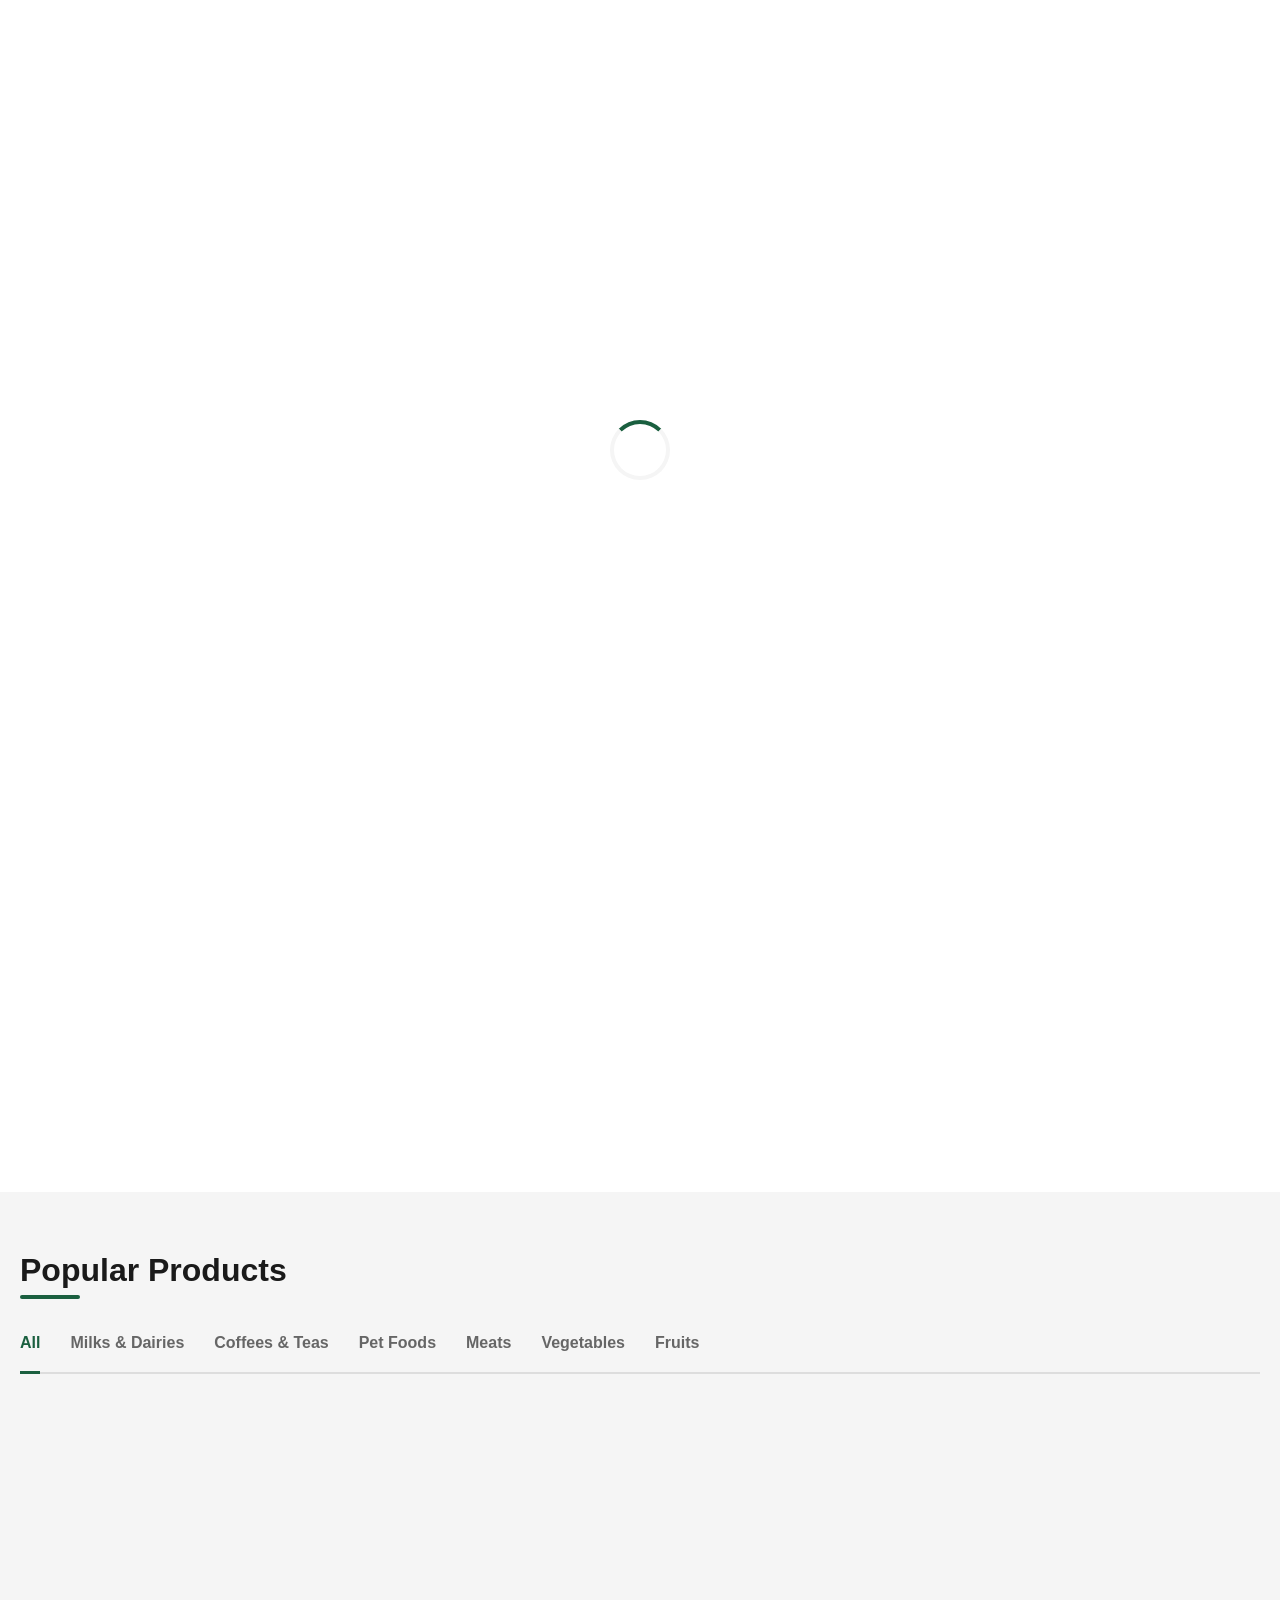
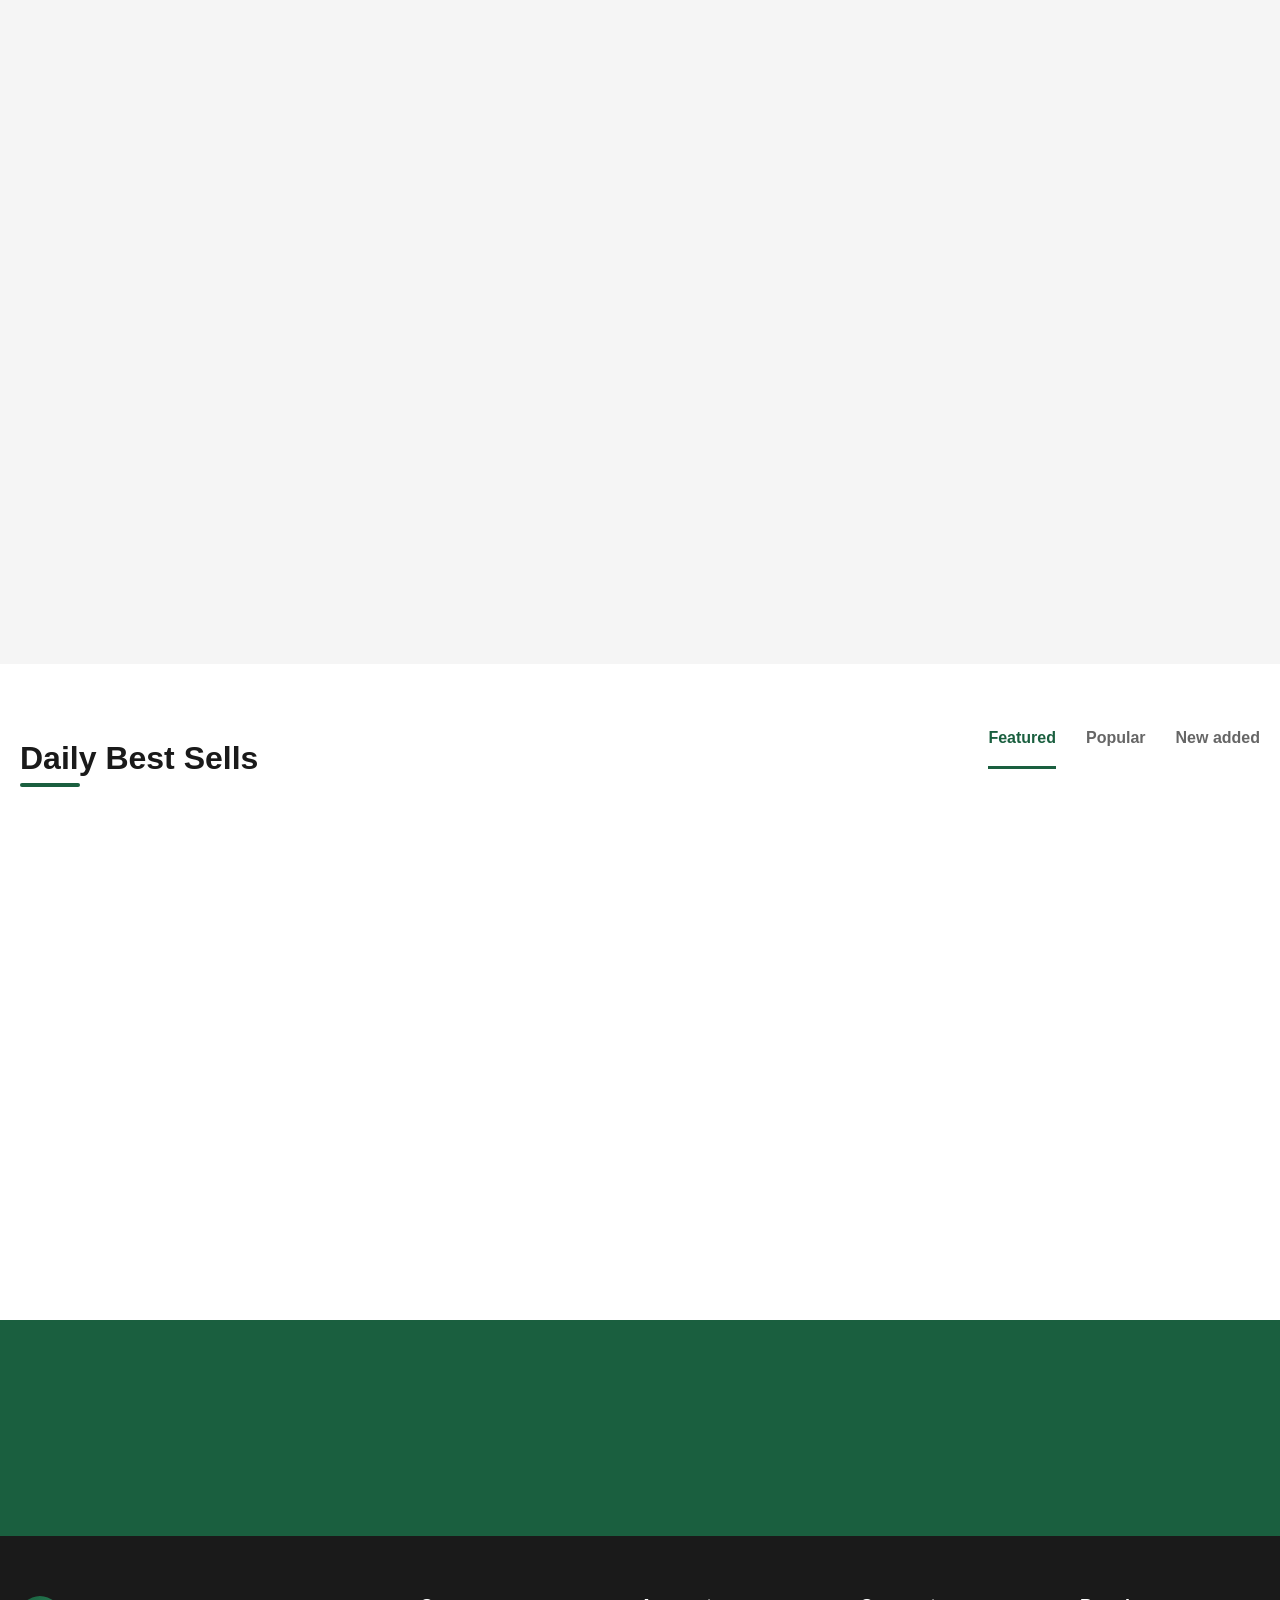
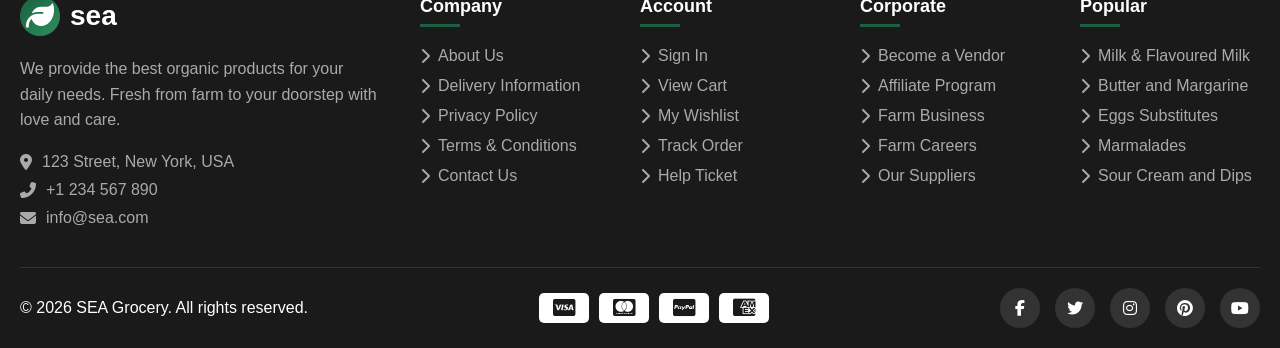
==== index.html @ a1e69ab1 "Add files via upload" ====
<!DOCTYPE html>
<html lang="en">
<head>
    <meta charset="UTF-8">
    <meta name="viewport" content="width=device-width, initial-scale=1.0">
    <title>SEA Grocery - Organic Food Store</title>
    <link rel="stylesheet" href="https://cdnjs.cloudflare.com/ajax/libs/font-awesome/6.4.0/css/all.min.css">
    <style>
        * {
            margin: 0;
            padding: 0;
            box-sizing: border-box;
        }

        :root {
            --primary: #1a5f3f;
            --primary-light: #2d8f5f;
            --secondary: #e8f5e9;
            --accent: #ff6b35;
            --text-dark: #1a1a1a;
            --text-light: #666;
            --white: #ffffff;
            --gray-bg: #f5f5f5;
            --transition: all 0.3s cubic-bezier(0.4, 0, 0.2, 1);
        }

        html {
            scroll-behavior: smooth;
        }

        body {
            font-family: 'Segoe UI', Tahoma, Geneva, Verdana, sans-serif;
            color: var(--text-dark);
            overflow-x: hidden;
        }

        /* Header Styles */
        .top-bar {
            background: var(--primary);
            color: var(--white);
            padding: 8px 0;
            font-size: 14px;
        }

        .container {
            max-width: 1400px;
            margin: 0 auto;
            padding: 0 20px;
        }

        .top-bar-content {
            display: flex;
            justify-content: space-between;
            align-items: center;
        }

        .top-bar-left {
            display: flex;
            align-items: center;
            gap: 20px;
        }

        .top-bar a {
            color: var(--white);
            text-decoration: none;
            transition: var(--transition);
        }

        .top-bar a:hover {
            opacity: 0.8;
        }

        /* Main Header */
        .main-header {
            background: var(--white);
            box-shadow: 0 2px 20px rgba(0,0,0,0.08);
            position: sticky;
            top: 0;
            z-index: 1000;
            animation: slideDown 0.5s ease;
        }

        @keyframes slideDown {
            from { transform: translateY(-100%); }
            to { transform: translateY(0); }
        }

        .header-content {
            display: flex;
            align-items: center;
            justify-content: space-between;
            padding: 15px 0;
            gap: 30px;
        }

        .logo {
            display: flex;
            align-items: center;
            gap: 10px;
            font-size: 28px;
            font-weight: 800;
            color: var(--primary);
            text-decoration: none;
            transition: var(--transition);
        }

        .logo:hover {
            transform: scale(1.05);
        }

        .logo-icon {
            width: 40px;
            height: 40px;
            background: linear-gradient(135deg, var(--primary), var(--primary-light));
            border-radius: 50%;
            display: flex;
            align-items: center;
            justify-content: center;
            color: white;
        }

        /* Navigation */
        .nav-menu {
            display: flex;
            list-style: none;
            gap: 30px;
        }

        .nav-menu a {
            text-decoration: none;
            color: var(--text-dark);
            font-weight: 500;
            position: relative;
            padding: 5px 0;
            transition: var(--transition);
        }

        .nav-menu a::after {
            content: '';
            position: absolute;
            bottom: 0;
            left: 0;
            width: 0;
            height: 2px;
            background: var(--primary);
            transition: var(--transition);
        }

        .nav-menu a:hover::after {
            width: 100%;
        }

        .nav-menu a:hover {
            color: var(--primary);
        }

        /* Search Bar */
        .search-container {
            flex: 1;
            max-width: 500px;
            position: relative;
        }

        .search-box {
            display: flex;
            border: 2px solid var(--primary);
            border-radius: 30px;
            overflow: hidden;
            transition: var(--transition);
        }

        .search-box:focus-within {
            box-shadow: 0 0 0 3px rgba(26, 95, 63, 0.1);
        }

        .category-select {
            background: var(--gray-bg);
            border: none;
            padding: 12px 20px;
            cursor: pointer;
            font-weight: 500;
            color: var(--text-dark);
        }

        .search-input {
            flex: 1;
            border: none;
            padding: 12px 20px;
            outline: none;
            font-size: 14px;
        }

        .search-btn {
            background: var(--primary);
            color: white;
            border: none;
            padding: 0 25px;
            cursor: pointer;
            transition: var(--transition);
        }

        .search-btn:hover {
            background: var(--primary-light);
        }

        /* Header Actions */
        .header-actions {
            display: flex;
            gap: 25px;
            align-items: center;
        }

        .action-btn {
            display: flex;
            flex-direction: column;
            align-items: center;
            gap: 5px;
            text-decoration: none;
            color: var(--text-dark);
            font-size: 12px;
            position: relative;
            transition: var(--transition);
        }

        .action-btn:hover {
            color: var(--primary);
            transform: translateY(-2px);
        }

        .action-btn i {
            font-size: 20px;
        }

        .badge {
            position: absolute;
            top: -5px;
            right: -5px;
            background: var(--accent);
            color: white;
            width: 18px;
            height: 18px;
            border-radius: 50%;
            display: flex;
            align-items: center;
            justify-content: center;
            font-size: 10px;
            font-weight: bold;
            animation: pulse 2s infinite;
        }

        @keyframes pulse {
            0%, 100% { transform: scale(1); }
            50% { transform: scale(1.1); }
        }

        /* Hero Section */
        .hero-section {
            background: linear-gradient(135deg, #fff9e6 0%, #fff3cd 100%);
            padding: 60px 0;
            position: relative;
            overflow: hidden;
        }

        .hero-section::before {
            content: '';
            position: absolute;
            top: -50%;
            right: -10%;
            width: 600px;
            height: 600px;
            background: radial-gradient(circle, rgba(26,95,63,0.05) 0%, transparent 70%);
            border-radius: 50%;
            animation: float 6s ease-in-out infinite;
        }

        @keyframes float {
            0%, 100% { transform: translateY(0) rotate(0deg); }
            50% { transform: translateY(-20px) rotate(5deg); }
        }

        .hero-content {
            display: grid;
            grid-template-columns: 1fr 1fr;
            gap: 50px;
            align-items: center;
        }

        .hero-text {
            animation: fadeInLeft 0.8s ease;
        }

        @keyframes fadeInLeft {
            from {
                opacity: 0;
                transform: translateX(-30px);
            }
            to {
                opacity: 1;
                transform: translateX(0);
            }
        }

        .hero-title {
            font-size: 52px;
            font-weight: 800;
            line-height: 1.1;
            margin-bottom: 20px;
            color: var(--text-dark);
        }

        .hero-title span {
            color: var(--primary);
            position: relative;
            display: inline-block;
        }

        .hero-title span::after {
            content: '';
            position: absolute;
            bottom: 5px;
            left: 0;
            width: 100%;
            height: 8px;
            background: rgba(26, 95, 63, 0.2);
            z-index: -1;
            transform: skewX(-10deg);
        }

        .hero-desc {
            font-size: 16px;
            color: var(--text-light);
            margin-bottom: 30px;
            line-height: 1.6;
        }

        .newsletter-form {
            display: flex;
            gap: 10px;
            max-width: 400px;
        }

        .email-input {
            flex: 1;
            padding: 15px 20px;
            border: 2px solid #ddd;
            border-radius: 30px;
            outline: none;
            transition: var(--transition);
        }

        .email-input:focus {
            border-color: var(--primary);
        }

        .subscribe-btn {
            background: var(--primary);
            color: white;
            border: none;
            padding: 15px 30px;
            border-radius: 30px;
            cursor: pointer;
            font-weight: 600;
            display: flex;
            align-items: center;
            gap: 8px;
            transition: var(--transition);
            position: relative;
            overflow: hidden;
        }

        .subscribe-btn::before {
            content: '';
            position: absolute;
            top: 0;
            left: -100%;
            width: 100%;
            height: 100%;
            background: linear-gradient(90deg, transparent, rgba(255,255,255,0.3), transparent);
            transition: 0.5s;
        }

        .subscribe-btn:hover::before {
            left: 100%;
        }

        .subscribe-btn:hover {
            background: var(--primary-light);
            transform: translateY(-2px);
            box-shadow: 0 10px 30px rgba(26, 95, 63, 0.3);
        }

        .hero-image {
            position: relative;
            animation: fadeInRight 0.8s ease;
        }

        @keyframes fadeInRight {
            from {
                opacity: 0;
                transform: translateX(30px);
            }
            to {
                opacity: 1;
                transform: translateX(0);
            }
        }

        .hero-img {
            width: 100%;
            max-width: 500px;
            border-radius: 20px;
            box-shadow: 0 30px 60px rgba(0,0,0,0.15);
            transition: var(--transition);
        }

        .hero-img:hover {
            transform: scale(1.02) rotate(1deg);
        }

        .floating-badge {
            position: absolute;
            background: white;
            padding: 15px 25px;
            border-radius: 15px;
            box-shadow: 0 10px 30px rgba(0,0,0,0.1);
            animation: float 3s ease-in-out infinite;
        }

        .badge-1 {
            top: 20%;
            left: -20px;
            animation-delay: 0s;
        }

        .badge-2 {
            bottom: 20%;
            right: -20px;
            animation-delay: 1.5s;
        }

        /* Categories Section */
        .categories-section {
            padding: 60px 0;
            background: var(--white);
        }

        .section-header {
            display: flex;
            justify-content: space-between;
            align-items: center;
            margin-bottom: 40px;
        }

        .section-title {
            font-size: 32px;
            font-weight: 700;
            position: relative;
            display: inline-block;
        }

        .section-title::after {
            content: '';
            position: absolute;
            bottom: -10px;
            left: 0;
            width: 60px;
            height: 4px;
            background: var(--primary);
            border-radius: 2px;
        }

        .nav-arrows {
            display: flex;
            gap: 10px;
        }

        .arrow-btn {
            width: 45px;
            height: 45px;
            border: 2px solid var(--primary);
            background: transparent;
            border-radius: 50%;
            cursor: pointer;
            display: flex;
            align-items: center;
            justify-content: center;
            transition: var(--transition);
            color: var(--primary);
        }

        .arrow-btn:hover {
            background: var(--primary);
            color: white;
            transform: translateX(3px);
        }

        .arrow-btn.prev:hover {
            transform: translateX(-3px);
        }

        .categories-grid {
            display: grid;
            grid-template-columns: repeat(auto-fit, minmax(120px, 1fr));
            gap: 20px;
        }

        .category-card {
            background: var(--gray-bg);
            border-radius: 20px;
            padding: 25px 15px;
            text-align: center;
            cursor: pointer;
            transition: var(--transition);
            position: relative;
            overflow: hidden;
        }

        .category-card::before {
            content: '';
            position: absolute;
            top: 0;
            left: 0;
            width: 100%;
            height: 100%;
            background: var(--primary);
            transform: translateY(100%);
            transition: var(--transition);
            z-index: 0;
        }

        .category-card:hover::before {
            transform: translateY(0);
        }

        .category-card:hover {
            transform: translateY(-10px);
            box-shadow: 0 20px 40px rgba(26, 95, 63, 0.2);
        }

        .category-icon {
            width: 70px;
            height: 70px;
            background: white;
            border-radius: 50%;
            display: flex;
            align-items: center;
            justify-content: center;
            margin: 0 auto 15px;
            font-size: 30px;
            position: relative;
            z-index: 1;
            transition: var(--transition);
        }

        .category-card:hover .category-icon {
            transform: scale(1.1) rotate(5deg);
        }

        .category-name {
            font-weight: 600;
            font-size: 14px;
            position: relative;
            z-index: 1;
            transition: var(--transition);
        }

        .category-card:hover .category-name {
            color: white;
        }

        .category-count {
            font-size: 12px;
            color: var(--text-light);
            position: relative;
            z-index: 1;
            transition: var(--transition);
        }

        .category-card:hover .category-count {
            color: rgba(255,255,255,0.8);
        }

        /* Promo Banners */
        .promo-section {
            padding: 40px 0;
        }

        .promo-grid {
            display: grid;
            grid-template-columns: repeat(3, 1fr);
            gap: 25px;
        }

        .promo-card {
            border-radius: 20px;
            padding: 40px;
            position: relative;
            overflow: hidden;
            min-height: 250px;
            display: flex;
            flex-direction: column;
            justify-content: center;
            transition: var(--transition);
        }

        .promo-card:hover {
            transform: translateY(-5px);
            box-shadow: 0 20px 40px rgba(0,0,0,0.1);
        }

        .promo-1 {
            background: linear-gradient(135deg, #ffeaa7 0%, #fdcb6e 100%);
        }

        .promo-2 {
            background: linear-gradient(135deg, #dfe6e9 0%, #b2bec3 100%);
        }

        .promo-3 {
            background: linear-gradient(135deg, #55efc4 0%, #00b894 100%);
        }

        .promo-title {
            font-size: 24px;
            font-weight: 700;
            margin-bottom: 10px;
            max-width: 200px;
        }

        .promo-desc {
            font-size: 14px;
            color: var(--text-light);
            margin-bottom: 20px;
        }

        .promo-btn {
            background: var(--primary);
            color: white;
            border: none;
            padding: 12px 25px;
            border-radius: 25px;
            cursor: pointer;
            font-weight: 600;
            width: fit-content;
            transition: var(--transition);
            display: flex;
            align-items: center;
            gap: 8px;
        }

        .promo-btn:hover {
            background: var(--text-dark);
            transform: translateX(5px);
        }

        .promo-img {
            position: absolute;
            right: -20px;
            bottom: -20px;
            width: 200px;
            height: 200px;
            object-fit: contain;
            transition: var(--transition);
        }

        .promo-card:hover .promo-img {
            transform: scale(1.1) rotate(5deg);
        }

        /* Products Section */
        .products-section {
            padding: 60px 0;
            background: var(--gray-bg);
        }

        .tabs-container {
            display: flex;
            gap: 30px;
            margin-bottom: 40px;
            border-bottom: 2px solid #ddd;
            padding-bottom: 15px;
        }

        .tab {
            background: none;
            border: none;
            font-size: 16px;
            font-weight: 600;
            color: var(--text-light);
            cursor: pointer;
            position: relative;
            transition: var(--transition);
            padding: 5px 0;
        }

        .tab.active {
            color: var(--primary);
        }

        .tab::after {
            content: '';
            position: absolute;
            bottom: -17px;
            left: 0;
            width: 0;
            height: 3px;
            background: var(--primary);
            transition: var(--transition);
        }

        .tab.active::after,
        .tab:hover::after {
            width: 100%;
        }

        .products-grid {
            display: grid;
            grid-template-columns: repeat(auto-fill, minmax(260px, 1fr));
            gap: 25px;
        }

        .product-card {
            background: white;
            border-radius: 20px;
            overflow: hidden;
            transition: var(--transition);
            position: relative;
            box-shadow: 0 5px 15px rgba(0,0,0,0.05);
        }

        .product-card:hover {
            transform: translateY(-10px);
            box-shadow: 0 20px 40px rgba(0,0,0,0.1);
        }

        .product-badge {
            position: absolute;
            top: 15px;
            left: 15px;
            background: var(--accent);
            color: white;
            padding: 5px 12px;
            border-radius: 20px;
            font-size: 12px;
            font-weight: 600;
            z-index: 2;
            animation: fadeIn 0.5s ease;
        }

        .product-badge.sale {
            background: #e74c3c;
        }

        .product-badge.new {
            background: #3498db;
        }

        .product-actions {
            position: absolute;
            top: 15px;
            right: 15px;
            display: flex;
            flex-direction: column;
            gap: 10px;
            opacity: 0;
            transform: translateX(20px);
            transition: var(--transition);
            z-index: 2;
        }

        .product-card:hover .product-actions {
            opacity: 1;
            transform: translateX(0);
        }

        .action-icon {
            width: 40px;
            height: 40px;
            background: white;
            border-radius: 50%;
            display: flex;
            align-items: center;
            justify-content: center;
            cursor: pointer;
            box-shadow: 0 5px 15px rgba(0,0,0,0.1);
            transition: var(--transition);
            color: var(--text-dark);
        }

        .action-icon:hover {
            background: var(--primary);
            color: white;
            transform: scale(1.1);
        }

        .product-image {
            height: 200px;
            display: flex;
            align-items: center;
            justify-content: center;
            background: var(--gray-bg);
            position: relative;
            overflow: hidden;
        }

        .product-image img {
            max-height: 80%;
            transition: var(--transition);
        }

        .product-card:hover .product-image img {
            transform: scale(1.1);
        }

        .product-info {
            padding: 20px;
        }

        .product-category {
            font-size: 12px;
            color: var(--text-light);
            text-transform: uppercase;
            letter-spacing: 1px;
            margin-bottom: 8px;
        }

        .product-name {
            font-size: 16px;
            font-weight: 600;
            margin-bottom: 10px;
            line-height: 1.4;
            display: -webkit-box;
            -webkit-line-clamp: 2;
            -webkit-box-orient: vertical;
            overflow: hidden;
        }

        .product-rating {
            display: flex;
            align-items: center;
            gap: 5px;
            margin-bottom: 15px;
        }

        .stars {
            color: #f1c40f;
            font-size: 14px;
        }

        .rating-count {
            font-size: 12px;
            color: var(--text-light);
        }

        .product-footer {
            display: flex;
            justify-content: space-between;
            align-items: center;
        }

        .product-price {
            display: flex;
            align-items: center;
            gap: 10px;
        }

        .current-price {
            font-size: 20px;
            font-weight: 700;
            color: var(--primary);
        }

        .old-price {
            font-size: 14px;
            color: var(--text-light);
            text-decoration: line-through;
        }

        .add-to-cart {
            background: var(--secondary);
            color: var(--primary);
            border: none;
            padding: 10px 20px;
            border-radius: 25px;
            cursor: pointer;
            font-weight: 600;
            display: flex;
            align-items: center;
            gap: 8px;
            transition: var(--transition);
        }

        .add-to-cart:hover {
            background: var(--primary);
            color: white;
            transform: scale(1.05);
        }

        /* Daily Best Sells */
        .daily-section {
            padding: 60px 0;
            background: white;
        }

        .daily-grid {
            display: grid;
            grid-template-columns: 300px 1fr;
            gap: 40px;
            align-items: start;
        }

        .daily-banner {
            background: linear-gradient(135deg, #00b894 0%, #00cec9 100%);
            border-radius: 20px;
            padding: 40px;
            color: white;
            position: relative;
            overflow: hidden;
            min-height: 400px;
        }

        .daily-banner::before {
            content: '';
            position: absolute;
            top: -50%;
            right: -50%;
            width: 100%;
            height: 100%;
            background: rgba(255,255,255,0.1);
            border-radius: 50%;
        }

        .daily-banner h3 {
            font-size: 32px;
            margin-bottom: 20px;
            line-height: 1.3;
        }

        .daily-banner p {
            margin-bottom: 30px;
            opacity: 0.9;
        }

        .shop-now-btn {
            background: white;
            color: var(--primary);
            border: none;
            padding: 15px 30px;
            border-radius: 30px;
            font-weight: 600;
            cursor: pointer;
            transition: var(--transition);
            display: flex;
            align-items: center;
            gap: 10px;
        }

        .shop-now-btn:hover {
            transform: translateX(5px);
            box-shadow: 0 10px 30px rgba(0,0,0,0.2);
        }

        .daily-products {
            display: grid;
            grid-template-columns: repeat(auto-fill, minmax(200px, 1fr));
            gap: 20px;
        }

        .daily-product-card {
            background: white;
            border: 2px solid #eee;
            border-radius: 15px;
            padding: 20px;
            text-align: center;
            transition: var(--transition);
            position: relative;
        }

        .daily-product-card:hover {
            border-color: var(--primary);
            transform: translateY(-5px);
            box-shadow: 0 15px 30px rgba(0,0,0,0.1);
        }

        .daily-product-img {
            height: 150px;
            display: flex;
            align-items: center;
            justify-content: center;
            margin-bottom: 15px;
        }

        .daily-product-img img {
            max-height: 100%;
            transition: var(--transition);
        }

        .daily-product-card:hover .daily-product-img img {
            transform: scale(1.1);
        }

        .progress-bar {
            height: 6px;
            background: #eee;
            border-radius: 3px;
            margin: 15px 0;
            overflow: hidden;
        }

        .progress-fill {
            height: 100%;
            background: var(--primary);
            border-radius: 3px;
            transition: width 1s ease;
        }

        .stock-info {
            font-size: 12px;
            color: var(--text-light);
            margin-bottom: 15px;
        }

        .add-cart-btn {
            width: 100%;
            background: var(--primary);
            color: white;
            border: none;
            padding: 12px;
            border-radius: 25px;
            cursor: pointer;
            font-weight: 600;
            transition: var(--transition);
            display: flex;
            align-items: center;
            justify-content: center;
            gap: 8px;
        }

        .add-cart-btn:hover {
            background: var(--primary-light);
            transform: scale(1.02);
        }

        /* Features Section */
        .features-section {
            background: var(--primary);
            padding: 60px 0;
            color: white;
        }

        .features-grid {
            display: grid;
            grid-template-columns: repeat(5, 1fr);
            gap: 30px;
        }

        .feature-item {
            display: flex;
            align-items: center;
            gap: 15px;
            padding: 20px;
            border-radius: 15px;
            transition: var(--transition);
        }

        .feature-item:hover {
            background: rgba(255,255,255,0.1);
            transform: translateY(-5px);
        }

        .feature-icon {
            width: 50px;
            height: 50px;
            background: rgba(255,255,255,0.2);
            border-radius: 50%;
            display: flex;
            align-items: center;
            justify-content: center;
            font-size: 24px;
        }

        .feature-text h4 {
            font-size: 16px;
            margin-bottom: 5px;
        }

        .feature-text p {
            font-size: 13px;
            opacity: 0.8;
        }

        /* Footer */
        .footer {
            background: #1a1a1a;
            color: white;
            padding: 60px 0 20px;
        }

        .footer-grid {
            display: grid;
            grid-template-columns: 2fr 1fr 1fr 1fr 1fr;
            gap: 40px;
            margin-bottom: 40px;
        }

        .footer-brand .logo {
            color: white;
            margin-bottom: 20px;
        }

        .footer-desc {
            color: #aaa;
            line-height: 1.6;
            margin-bottom: 20px;
        }

        .footer-contact {
            display: flex;
            flex-direction: column;
            gap: 10px;
        }

        .contact-item {
            display: flex;
            align-items: center;
            gap: 10px;
            color: #aaa;
        }

        .footer-title {
            font-size: 18px;
            font-weight: 600;
            margin-bottom: 20px;
            position: relative;
            padding-bottom: 10px;
        }

        .footer-title::after {
            content: '';
            position: absolute;
            bottom: 0;
            left: 0;
            width: 40px;
            height: 3px;
            background: var(--primary);
        }

        .footer-links {
            list-style: none;
        }

        .footer-links li {
            margin-bottom: 12px;
        }

        .footer-links a {
            color: #aaa;
            text-decoration: none;
            transition: var(--transition);
            display: flex;
            align-items: center;
            gap: 8px;
        }

        .footer-links a:hover {
            color: white;
            transform: translateX(5px);
        }

        .footer-bottom {
            border-top: 1px solid #333;
            padding-top: 20px;
            display: flex;
            justify-content: space-between;
            align-items: center;
            flex-wrap: wrap;
            gap: 20px;
        }

        .payment-methods {
            display: flex;
            gap: 10px;
        }

        .payment-icon {
            width: 50px;
            height: 30px;
            background: white;
            border-radius: 5px;
            display: flex;
            align-items: center;
            justify-content: center;
            font-size: 20px;
            color: #1a1a1a;
        }

        .social-links {
            display: flex;
            gap: 15px;
        }

        .social-link {
            width: 40px;
            height: 40px;
            background: #333;
            border-radius: 50%;
            display: flex;
            align-items: center;
            justify-content: center;
            color: white;
            text-decoration: none;
            transition: var(--transition);
        }

        .social-link:hover {
            background: var(--primary);
            transform: translateY(-3px);
        }

        /* Mobile Menu */
        .mobile-menu-btn {
            display: none;
            background: none;
            border: none;
            font-size: 24px;
            cursor: pointer;
            color: var(--primary);
        }

        /* Responsive Design */
        @media (max-width: 1200px) {
            .promo-grid {
                grid-template-columns: 1fr;
            }
            
            .features-grid {
                grid-template-columns: repeat(3, 1fr);
            }
            
            .footer-grid {
                grid-template-columns: repeat(2, 1fr);
            }
        }

        @media (max-width: 768px) {
            .top-bar-left {
                font-size: 12px;
            }
            
            .header-content {
                flex-wrap: wrap;
            }
            
            .nav-menu {
                display: none;
                position: absolute;
                top: 100%;
                left: 0;
                width: 100%;
                background: white;
                flex-direction: column;
                padding: 20px;
                box-shadow: 0 10px 30px rgba(0,0,0,0.1);
            }
            
            .nav-menu.active {
                display: flex;
            }
            
            .mobile-menu-btn {
                display: block;
            }
            
            .search-container {
                order: 3;
                width: 100%;
                max-width: none;
                margin-top: 15px;
            }
            
            .hero-content {
                grid-template-columns: 1fr;
                text-align: center;
            }
            
            .hero-title {
                font-size: 36px;
            }
            
            .newsletter-form {
                margin: 0 auto;
            }
            
            .hero-image {
                order: -1;
            }
            
            .categories-grid {
                grid-template-columns: repeat(2, 1fr);
            }
            
            .daily-grid {
                grid-template-columns: 1fr;
            }
            
            .features-grid {
                grid-template-columns: repeat(2, 1fr);
            }
            
            .footer-grid {
                grid-template-columns: 1fr;
            }
            
            .footer-bottom {
                flex-direction: column;
                text-align: center;
            }
        }

        @media (max-width: 480px) {
            .hero-title {
                font-size: 28px;
            }
            
            .products-grid {
                grid-template-columns: 1fr;
            }
            
            .features-grid {
                grid-template-columns: 1fr;
            }
            
            .section-header {
                flex-direction: column;
                gap: 20px;
                text-align: center;
            }
        }

        /* Loading Animation */
        .loader {
            position: fixed;
            top: 0;
            left: 0;
            width: 100%;
            height: 100%;
            background: white;
            display: flex;
            align-items: center;
            justify-content: center;
            z-index: 9999;
            transition: opacity 0.5s ease;
        }

        .loader.hidden {
            opacity: 0;
            pointer-events: none;
        }

        .loader-circle {
            width: 60px;
            height: 60px;
            border: 4px solid var(--gray-bg);
            border-top-color: var(--primary);
            border-radius: 50%;
            animation: spin 1s linear infinite;
        }

        @keyframes spin {
            to { transform: rotate(360deg); }
        }

        /* Scroll Animation Classes */
        .fade-in {
            opacity: 0;
            transform: translateY(30px);
            transition: opacity 0.6s ease, transform 0.6s ease;
        }

        .fade-in.visible {
            opacity: 1;
            transform: translateY(0);
        }

        /* Custom Scrollbar */
        ::-webkit-scrollbar {
            width: 10px;
        }

        ::-webkit-scrollbar-track {
            background: var(--gray-bg);
        }

        ::-webkit-scrollbar-thumb {
            background: var(--primary);
            border-radius: 5px;
        }

        ::-webkit-scrollbar-thumb:hover {
            background: var(--primary-light);
        }
    </style>
</head>
<body>
    <!-- Loader -->
    <div class="loader" id="loader">
        <div class="loader-circle"></div>
    </div>

    <!-- Top Bar -->
    <div class="top-bar">
        <div class="container">
            <div class="top-bar-content">
                <div class="top-bar-left">
                    <span><i class="fas fa-phone-alt"></i> 1900 - 888</span>
                    <span>24/7 Support Center</span>
                </div>
                <div class="top-bar-right">
                    <a href="#">Track Your Order</a> | 
                    <a href="#">Store Locator</a>
                </div>
            </div>
        </div>
    </div>

    <!-- Main Header -->
    <header class="main-header">
        <div class="container">
            <div class="header-content">
                <a href="#" class="logo">
                    <div class="logo-icon">
                        <i class="fas fa-leaf"></i>
                    </div>
                    <span>sea</span>
                </a>

                <button class="mobile-menu-btn" onclick="toggleMenu()">
                    <i class="fas fa-bars"></i>
                </button>

                <nav>
                    <ul class="nav-menu" id="navMenu">
                        <li><a href="#" class="active">Home</a></li>
                        <li><a href="#">Products</a></li>
                        <li><a href="#">About Us</a></li>
                        <li><a href="#">Shop <i class="fas fa-chevron-down"></i></a></li>
                        <li><a href="#">Deals</a></li>
                        <li><a href="#">Contact Us</a></li>
                    </ul>
                </nav>

                <div class="search-container">
                    <div class="search-box">
                        <select class="category-select">
                            <option>All Categories</option>
                            <option>Vegetables</option>
                            <option>Fruits</option>
                            <option>Meat</option>
                        </select>
                        <input type="text" class="search-input" placeholder="Search for items...">
                        <button class="search-btn"><i class="fas fa-search"></i></button>
                    </div>
                </div>

                <div class="header-actions">
                    <a href="#" class="action-btn">
                        <i class="fas fa-exchange-alt"></i>
                        <span>Compare</span>
                    </a>
                    <a href="#" class="action-btn">
                        <i class="fas fa-heart"></i>
                        <span>Wishlist</span>
                    </a>
                    <a href="#" class="action-btn">
                        <i class="fas fa-shopping-cart"></i>
                        <span>Cart</span>
                        <span class="badge">2</span>
                    </a>
                    <a href="#" class="action-btn">
                        <i class="fas fa-user"></i>
                        <span>Account</span>
                    </a>
                </div>
            </div>
        </div>
    </header>

    <!-- Hero Section -->
    <section class="hero-section">
        <div class="container">
            <div class="hero-content">
                <div class="hero-text">
                    <h1 class="hero-title">Don't miss <span>amazing grocery</span> deals.</h1>
                    <p class="hero-desc">Join our daily newsletter and get exclusive grocery discounts, fresh finds, and tasty inspirations straight to your inbox.</p>
                    <form class="newsletter-form">
                        <input type="email" class="email-input" placeholder="Your email address">
                        <button type="submit" class="subscribe-btn">
                            Subscribe <i class="fas fa-paper-plane"></i>
                        </button>
                    </form>
                </div>
                <div class="hero-image">
                    <img src="https://images.unsplash.com/photo-1542838132-92c53300491e?w=600&h=600&fit=crop" alt="Fresh Groceries" class="hero-img">
                    <div class="floating-badge badge-1">
                        <strong>100%</strong><br>Organic
                    </div>
                    <div class="floating-badge badge-2">
                        <strong>50%</strong><br>Off
                    </div>
                </div>
            </div>
        </div>
    </section>

    <!-- Categories Section -->
    <section class="categories-section">
        <div class="container">
            <div class="section-header">
                <h2 class="section-title">Featured Categories</h2>
                <div class="nav-arrows">
                    <button class="arrow-btn prev"><i class="fas fa-chevron-left"></i></button>
                    <button class="arrow-btn next"><i class="fas fa-chevron-right"></i></button>
                </div>
            </div>
            <div class="categories-grid">
                <div class="category-card fade-in">
                    <div class="category-icon">🍰</div>
                    <div class="category-name">Cake & Milk</div>
                    <div class="category-count">26 items</div>
                </div>
                <div class="category-card fade-in">
                    <div class="category-icon">🥝</div>
                    <div class="category-name">Organic Kiwi</div>
                    <div class="category-count">28 items</div>
                </div>
                <div class="category-card fade-in">
                    <div class="category-icon">🍑</div>
                    <div class="category-name">Peaches</div>
                    <div class="category-count">14 items</div>
                </div>
                <div class="category-card fade-in">
                    <div class="category-icon">🍎</div>
                    <div class="category-name">Red Apples</div>
                    <div class="category-count">54 items</div>
                </div>
                <div class="category-card fade-in">
                    <div class="category-icon">🍪</div>
                    <div class="category-name">Snacks</div>
                    <div class="category-count">56 items</div>
                </div>
                <div class="category-card fade-in">
                    <div class="category-icon">🥦</div>
                    <div class="category-name">Vegetables</div>
                    <div class="category-count">72 items</div>
                </div>
                <div class="category-card fade-in">
                    <div class="category-icon">🍓</div>
                    <div class="category-name">Strawberry</div>
                    <div class="category-count">36 items</div>
                </div>
                <div class="category-card fade-in">
                    <div class="category-icon">🫐</div>
                    <div class="category-name">Black Plum</div>
                    <div class="category-count">123 items</div>
                </div>
            </div>
        </div>
    </section>

    <!-- Promo Banners -->
    <section class="promo-section">
        <div class="container">
            <div class="promo-grid">
                <div class="promo-card promo-1 fade-in">
                    <h3 class="promo-title">Onions You'll Love at First Slice</h3>
                    <p class="promo-desc">Fresh from the farm</p>
                    <button class="promo-btn">Shop Now <i class="fas fa-arrow-right"></i></button>
                    <img src="https://images.unsplash.com/photo-1618512496248-a07fe83aa8cb?w=300&h=300&fit=crop" alt="Onions" class="promo-img">
                </div>
                <div class="promo-card promo-2 fade-in">
                    <h3 class="promo-title">Quick, Fresh, and Good for You</h3>
                    <p class="promo-desc">Daily essentials</p>
                    <button class="promo-btn">Shop Now <i class="fas fa-arrow-right"></i></button>
                    <img src="https://images.unsplash.com/photo-1563636619-e9143da7973b?w=300&h=300&fit=crop" alt="Milk" class="promo-img">
                </div>
                <div class="promo-card promo-3 fade-in">
                    <h3 class="promo-title">The best Organic Products Online</h3>
                    <p class="promo-desc">100% certified organic</p>
                    <button class="promo-btn">Shop Now <i class="fas fa-arrow-right"></i></button>
                    <img src="https://images.unsplash.com/photo-1540420773420-3366772f4999?w=300&h=300&fit=crop" alt="Vegetables" class="promo-img">
                </div>
            </div>
        </div>
    </section>

    <!-- Products Section -->
    <section class="products-section">
        <div class="container">
            <div class="section-header">
                <h2 class="section-title">Popular Products</h2>
            </div>
            <div class="tabs-container">
                <button class="tab active">All</button>
                <button class="tab">Milks & Dairies</button>
                <button class="tab">Coffees & Teas</button>
                <button class="tab">Pet Foods</button>
                <button class="tab">Meats</button>
                <button class="tab">Vegetables</button>
                <button class="tab">Fruits</button>
            </div>
            <div class="products-grid">
                <!-- Product 1 -->
                <div class="product-card fade-in">
                    <span class="product-badge">Hot</span>
                    <div class="product-actions">
                        <div class="action-icon"><i class="fas fa-heart"></i></div>
                        <div class="action-icon"><i class="fas fa-eye"></i></div>
                        <div class="action-icon"><i class="fas fa-exchange-alt"></i></div>
                    </div>
                    <div class="product-image">
                        <img src="https://images.unsplash.com/photo-1550989460-0adf9ea622e2?w=300&h=300&fit=crop" alt="Herbal Tea">
                    </div>
                    <div class="product-info">
                        <div class="product-category">By NestFood</div>
                        <h3 class="product-name">Candy Instant Herbal Beverage with Dandelion</h3>
                        <div class="product-rating">
                            <span class="stars"><i class="fas fa-star"></i><i class="fas fa-star"></i><i class="fas fa-star"></i><i class="fas fa-star"></i><i class="fas fa-star-half-alt"></i></span>
                            <span class="rating-count">(4.5)</span>
                        </div>
                        <div class="product-footer">
                            <div class="product-price">
                                <span class="current-price">$28.85</span>
                                <span class="old-price">$32.8</span>
                            </div>
                            <button class="add-to-cart"><i class="fas fa-shopping-cart"></i> Add</button>
                        </div>
                    </div>
                </div>

                <!-- Product 2 -->
                <div class="product-card fade-in">
                    <span class="product-badge sale">Sale</span>
                    <div class="product-actions">
                        <div class="action-icon"><i class="fas fa-heart"></i></div>
                        <div class="action-icon"><i class="fas fa-eye"></i></div>
                        <div class="action-icon"><i class="fas fa-exchange-alt"></i></div>
                    </div>
                    <div class="product-image">
                        <img src="https://images.unsplash.com/photo-1599490659213-e2b9527bd087?w=300&h=300&fit=crop" alt="Cashew Mix">
                    </div>
                    <div class="product-info">
                        <div class="product-category">By NextFood</div>
                        <h3 class="product-name">Sahale Snacks Raspberry Crumble Cashew Mix</h3>
                        <div class="product-rating">
                            <span class="stars"><i class="fas fa-star"></i><i class="fas fa-star"></i><i class="fas fa-star"></i><i class="fas fa-star"></i><i class="fas fa-star"></i></span>
                            <span class="rating-count">(5.0)</span>
                        </div>
                        <div class="product-footer">
                            <div class="product-price">
                                <span class="current-price">$52.85</span>
                                <span class="old-price">$55.8</span>
                            </div>
                            <button class="add-to-cart"><i class="fas fa-shopping-cart"></i> Add</button>
                        </div>
                    </div>
                </div>

                <!-- Product 3 -->
                <div class="product-card fade-in">
                    <span class="product-badge new">New</span>
                    <div class="product-actions">
                        <div class="action-icon"><i class="fas fa-heart"></i></div>
                        <div class="action-icon"><i class="fas fa-eye"></i></div>
                        <div class="action-icon"><i class="fas fa-exchange-alt"></i></div>
                    </div>
                    <div class="product-image">
                        <img src="https://images.unsplash.com/photo-1606923829579-0cb981a83e2e?w=300&h=300&fit=crop" alt="Veggie Pops">
                    </div>
                    <div class="product-info">
                        <div class="product-category">By StarKist</div>
                        <h3 class="product-name">Organic Veggie Pops in Broccoli Cheddar Flavour</h3>
                        <div class="product-rating">
                            <span class="stars"><i class="fas fa-star"></i><i class="fas fa-star"></i><i class="fas fa-star"></i><i class="fas fa-star"></i><i class="far fa-star"></i></span>
                            <span class="rating-count">(4.0)</span>
                        </div>
                        <div class="product-footer">
                            <div class="product-price">
                                <span class="current-price">$48.85</span>
                                <span class="old-price">$52.8</span>
                            </div>
                            <button class="add-to-cart"><i class="fas fa-shopping-cart"></i> Add</button>
                        </div>
                    </div>
                </div>

                <!-- Product 4 -->
                <div class="product-card fade-in">
                    <div class="product-actions">
                        <div class="action-icon"><i class="fas fa-heart"></i></div>
                        <div class="action-icon"><i class="fas fa-eye"></i></div>
                        <div class="action-icon"><i class="fas fa-exchange-alt"></i></div>
                    </div>
                    <div class="product-image">
                        <img src="https://images.unsplash.com/photo-1596589811350-4e5a6b15a2a8?w=300&h=300&fit=crop" alt="Edamame">
                    </div>
                    <div class="product-info">
                        <div class="product-category">By NextFood</div>
                        <h3 class="product-name">Sahale Snacks Asian Sesame Edamame Bean + Nut</h3>
                        <div class="product-rating">
                            <span class="stars"><i class="fas fa-star"></i><i class="fas fa-star"></i><i class="fas fa-star"></i><i class="fas fa-star"></i><i class="fas fa-star-half-alt"></i></span>
                            <span class="rating-count">(4.5)</span>
                        </div>
                        <div class="product-footer">
                            <div class="product-price">
                                <span class="current-price">$17.85</span>
                                <span class="old-price">$19.8</span>
                            </div>
                            <button class="add-to-cart"><i class="fas fa-shopping-cart"></i> Add</button>
                        </div>
                    </div>
                </div>

                <!-- Product 5 -->
                <div class="product-card fade-in">
                    <span class="product-badge sale">Sale</span>
                    <div class="product-actions">
                        <div class="action-icon"><i class="fas fa-heart"></i></div>
                        <div class="action-icon"><i class="fas fa-eye"></i></div>
                        <div class="action-icon"><i class="fas fa-exchange-alt"></i></div>
                    </div>
                    <div class="product-image">
                        <img src="https://images.unsplash.com/photo-1622483767028-3f66f32aef97?w=300&h=300&fit=crop" alt="Coconut Flakes">
                    </div>
                    <div class="product-info">
                        <div class="product-category">By NextFood</div>
                        <h3 class="product-name">Let's do Organic Unsweetened Coconut Flakes</h3>
                        <div class="product-rating">
                            <span class="stars"><i class="fas fa-star"></i><i class="fas fa-star"></i><i class="fas fa-star"></i><i class="fas fa-star"></i><i class="fas fa-star"></i></span>
                            <span class="rating-count">(5.0)</span>
                        </div>
                        <div class="product-footer">
                            <div class="product-price">
                                <span class="current-price">$23.85</span>
                                <span class="old-price">$25.8</span>
                            </div>
                            <button class="add-to-cart"><i class="fas fa-shopping-cart"></i> Add</button>
                        </div>
                    </div>
                </div>

                <!-- Product 6 -->
                <div class="product-card fade-in">
                    <div class="product-actions">
                        <div class="action-icon"><i class="fas fa-heart"></i></div>
                        <div class="action-icon"><i class="fas fa-eye"></i></div>
                        <div class="action-icon"><i class="fas fa-exchange-alt"></i></div>
                    </div>
                    <div class="product-image">
                        <img src="https://images.unsplash.com/photo-1586201375761-83865001e31c?w=300&h=300&fit=crop" alt="Mighty Muffin">
                    </div>
                    <div class="product-info">
                        <div class="product-category">By NextFood</div>
                        <h3 class="product-name">FlapJacked Mighty Muffin with Probiotics</h3>
                        <div class="product-rating">
                            <span class="stars"><i class="fas fa-star"></i><i class="fas fa-star"></i><i class="fas fa-star"></i><i class="fas fa-star"></i><i class="far fa-star"></i></span>
                            <span class="rating-count">(4.0)</span>
                        </div>
                        <div class="product-footer">
                            <div class="product-price">
                                <span class="current-price">$54.85</span>
                                <span class="old-price">$55.8</span>
                            </div>
                            <button class="add-to-cart"><i class="fas fa-shopping-cart"></i> Add</button>
                        </div>
                    </div>
                </div>

                <!-- Product 7 -->
                <div class="product-card fade-in">
                    <span class="product-badge sale">Sale</span>
                    <div class="product-actions">
                        <div class="action-icon"><i class="fas fa-heart"></i></div>
                        <div class="action-icon"><i class="fas fa-eye"></i></div>
                        <div class="action-icon"><i class="fas fa-exchange-alt"></i></div>
                    </div>
                    <div class="product-image">
                        <img src="https://images.unsplash.com/photo-1559181567-c3190ca9959b?w=300&h=300&fit=crop" alt="Pistachio Butter">
                    </div>
                    <div class="product-info">
                        <div class="product-category">By NextFood</div>
                        <h3 class="product-name">Wilderness Poets Raw Pistachio Butter</h3>
                        <div class="product-rating">
                            <span class="stars"><i class="fas fa-star"></i><i class="fas fa-star"></i><i class="fas fa-star"></i><i class="fas fa-star"></i><i class="fas fa-star-half-alt"></i></span>
                            <span class="rating-count">(4.5)</span>
                        </div>
                        <div class="product-footer">
                            <div class="product-price">
                                <span class="current-price">$32.85</span>
                                <span class="old-price">$33.8</span>
                            </div>
                            <button class="add-to-cart"><i class="fas fa-shopping-cart"></i> Add</button>
                        </div>
                    </div>
                </div>

                <!-- Product 8 -->
                <div class="product-card fade-in">
                    <span class="product-badge new">New</span>
                    <div class="product-actions">
                        <div class="action-icon"><i class="fas fa-heart"></i></div>
                        <div class="action-icon"><i class="fas fa-eye"></i></div>
                        <div class="action-icon"><i class="fas fa-exchange-alt"></i></div>
                    </div>
                    <div class="product-image">
                        <img src="https://images.unsplash.com/photo-1556228720-195a672e8a03?w=300&h=300&fit=crop" alt="Gel Cream">
                    </div>
                    <div class="product-info">
                        <div class="product-category">By Olay</div>
                        <h3 class="product-name">Yuga Nabi Brightening Moisture Gel Cream</h3>
                        <div class="product-rating">
                            <span class="stars"><i class="fas fa-star"></i><i class="fas fa-star"></i><i class="fas fa-star"></i><i class="fas fa-star"></i><i class="fas fa-star"></i></span>
                            <span class="rating-count">(5.0)</span>
                        </div>
                        <div class="product-footer">
                            <div class="product-price">
                                <span class="current-price">$35.85</span>
                                <span class="old-price">$37.8</span>
                            </div>
                            <button class="add-to-cart"><i class="fas fa-shopping-cart"></i> Add</button>
                        </div>
                    </div>
                </div>
            </div>
        </div>
    </section>

    <!-- Daily Best Sells -->
    <section class="daily-section">
        <div class="container">
            <div class="section-header">
                <h2 class="section-title">Daily Best Sells</h2>
                <div class="tabs-container" style="border: none; padding: 0;">
                    <button class="tab active">Featured</button>
                    <button class="tab">Popular</button>
                    <button class="tab">New added</button>
                </div>
            </div>
            <div class="daily-grid">
                <div class="daily-banner fade-in">
                    <h3>Bring nature into your home</h3>
                    <p>Get 40% off on all organic products this week. Limited time offer!</p>
                    <button class="shop-now-btn">Shop Now <i class="fas fa-arrow-right"></i></button>
                </div>
                <div class="daily-products">
                    <div class="daily-product-card fade-in">
                        <span class="product-badge sale" style="position: static; display: inline-block; margin-bottom: 10px;">Save 20%</span>
                        <div class="daily-product-img">
                            <img src="https://images.unsplash.com/photo-1622483767028-3f66f32aef97?w=200&h=200&fit=crop" alt="Coconut Flakes">
                        </div>
                        <h4 style="font-size: 14px; margin-bottom: 10px;">Let's do Organic Unsweetened Coconut Flakes</h4>
                        <div class="product-price" style="justify-content: center; margin-bottom: 10px;">
                            <span class="current-price">$23.85</span>
                            <span class="old-price">$28.8</span>
                        </div>
                        <div class="progress-bar">
                            <div class="progress-fill" style="width: 70%;"></div>
                        </div>
                        <div class="stock-info">Sold: 70/100</div>
                        <button class="add-cart-btn"><i class="fas fa-shopping-cart"></i> Add To Cart</button>
                    </div>

                    <div class="daily-product-card fade-in">
                        <span class="product-badge" style="position: static; display: inline-block; margin-bottom: 10px; background: #3498db;">Save 15%</span>
                        <div class="daily-product-img">
                            <img src="https://images.unsplash.com/photo-1599490659213-e2b9527bd087?w=200&h=200&fit=crop" alt="Cashew Mix">
                        </div>
                        <h4 style="font-size: 14px; margin-bottom: 10px;">Sahale Snacks Raspberry Crumble Cashew Mix</h4>
                        <div class="product-price" style="justify-content: center; margin-bottom: 10px;">
                            <span class="current-price">$52.85</span>
                            <span class="old-price">$62.8</span>
                        </div>
                        <div class="progress-bar">
                            <div class="progress-fill" style="width: 50%;"></div>
                        </div>
                        <div class="stock-info">Sold: 50/100</div>
                        <button class="add-cart-btn"><i class="fas fa-shopping-cart"></i> Add To Cart</button>
                    </div>

                    <div class="daily-product-card fade-in">
                        <span class="product-badge new" style="position: static; display: inline-block; margin-bottom: 10px;">New</span>
                        <div class="daily-product-img">
                            <img src="https://images.unsplash.com/photo-1606923829579-0cb981a83e2e?w=200&h=200&fit=crop" alt="Veggie Pops">
                        </div>
                        <h4 style="font-size: 14px; margin-bottom: 10px;">Organic Veggie Pops in Broccoli Cheddar Flavour</h4>
                        <div class="product-price" style="justify-content: center; margin-bottom: 10px;">
                            <span class="current-price">$238.85</span>
                            <span class="old-price">$245.8</span>
                        </div>
                        <div class="progress-bar">
                            <div class="progress-fill" style="width: 85%;"></div>
                        </div>
                        <div class="stock-info">Sold: 85/100</div>
                        <button class="add-cart-btn"><i class="fas fa-shopping-cart"></i> Add To Cart</button>
                    </div>

                    <div class="daily-product-card fade-in">
                        <span class="product-badge sale" style="position: static; display: inline-block; margin-bottom: 10px;">Save 10%</span>
                        <div class="daily-product-img">
                            <img src="https://images.unsplash.com/photo-1596589811350-4e5a6b15a2a8?w=200&h=200&fit=crop" alt="Edamame">
                        </div>
                        <h4 style="font-size: 14px; margin-bottom: 10px;">Sahale Snacks Asian Sesame Edamame Bean</h4>
                        <div class="product-price" style="justify-content: center; margin-bottom: 10px;">
                            <span class="current-price">$17.85</span>
                            <span class="old-price">$19.8</span>
                        </div>
                        <div class="progress-bar">
                            <div class="progress-fill" style="width: 30%;"></div>
                        </div>
                        <div class="stock-info">Sold: 30/100</div>
                        <button class="add-cart-btn"><i class="fas fa-shopping-cart"></i> Add To Cart</button>
                    </div>
                </div>
            </div>
        </div>
    </section>

    <!-- Features Section -->
    <section class="features-section">
        <div class="container">
            <div class="features-grid">
                <div class="feature-item fade-in">
                    <div class="feature-icon"><i class="fas fa-tags"></i></div>
                    <div class="feature-text">
                        <h4>Best prices & offers</h4>
                        <p>Orders $50 or more</p>
                    </div>
                </div>
                <div class="feature-item fade-in">
                    <div class="feature-icon"><i class="fas fa-truck"></i></div>
                    <div class="feature-text">
                        <h4>Free delivery</h4>
                        <p>24/7 amazing services</p>
                    </div>
                </div>
                <div class="feature-item fade-in">
                    <div class="feature-icon"><i class="fas fa-calendar-check"></i></div>
                    <div class="feature-text">
                        <h4>Great daily deal</h4>
                        <p>When you sign up</p>
                    </div>
                </div>
                <div class="feature-item fade-in">
                    <div class="feature-icon"><i class="fas fa-box-open"></i></div>
                    <div class="feature-text">
                        <h4>Wide assortment</h4>
                        <p>Mega Discounts</p>
                    </div>
                </div>
                <div class="feature-item fade-in">
                    <div class="feature-icon"><i class="fas fa-undo"></i></div>
                    <div class="feature-text">
                        <h4>Easy returns</h4>
                        <p>Within 30 days</p>
                    </div>
                </div>
            </div>
        </div>
    </section>

    <!-- Footer -->
    <footer class="footer">
        <div class="container">
            <div class="footer-grid">
                <div class="footer-brand">
                    <a href="#" class="logo">
                        <div class="logo-icon">
                            <i class="fas fa-leaf"></i>
                        </div>
                        <span>sea</span>
                    </a>
                    <p class="footer-desc">We provide the best organic products for your daily needs. Fresh from farm to your doorstep with love and care.</p>
                    <div class="footer-contact">
                        <div class="contact-item">
                            <i class="fas fa-map-marker-alt"></i>
                            <span>123 Street, New York, USA</span>
                        </div>
                        <div class="contact-item">
                            <i class="fas fa-phone-alt"></i>
                            <span>+1 234 567 890</span>
                        </div>
                        <div class="contact-item">
                            <i class="fas fa-envelope"></i>
                            <span>info@sea.com</span>
                        </div>
                    </div>
                </div>
                <div class="footer-column">
                    <h4 class="footer-title">Company</h4>
                    <ul class="footer-links">
                        <li><a href="#"><i class="fas fa-chevron-right"></i> About Us</a></li>
                        <li><a href="#"><i class="fas fa-chevron-right"></i> Delivery Information</a></li>
                        <li><a href="#"><i class="fas fa-chevron-right"></i> Privacy Policy</a></li>
                        <li><a href="#"><i class="fas fa-chevron-right"></i> Terms & Conditions</a></li>
                        <li><a href="#"><i class="fas fa-chevron-right"></i> Contact Us</a></li>
                    </ul>
                </div>
                <div class="footer-column">
                    <h4 class="footer-title">Account</h4>
                    <ul class="footer-links">
                        <li><a href="#"><i class="fas fa-chevron-right"></i> Sign In</a></li>
                        <li><a href="#"><i class="fas fa-chevron-right"></i> View Cart</a></li>
                        <li><a href="#"><i class="fas fa-chevron-right"></i> My Wishlist</a></li>
                        <li><a href="#"><i class="fas fa-chevron-right"></i> Track Order</a></li>
                        <li><a href="#"><i class="fas fa-chevron-right"></i> Help Ticket</a></li>
                    </ul>
                </div>
                <div class="footer-column">
                    <h4 class="footer-title">Corporate</h4>
                    <ul class="footer-links">
                        <li><a href="#"><i class="fas fa-chevron-right"></i> Become a Vendor</a></li>
                        <li><a href="#"><i class="fas fa-chevron-right"></i> Affiliate Program</a></li>
                        <li><a href="#"><i class="fas fa-chevron-right"></i> Farm Business</a></li>
                        <li><a href="#"><i class="fas fa-chevron-right"></i> Farm Careers</a></li>
                        <li><a href="#"><i class="fas fa-chevron-right"></i> Our Suppliers</a></li>
                    </ul>
                </div>
                <div class="footer-column">
                    <h4 class="footer-title">Popular</h4>
                    <ul class="footer-links">
                        <li><a href="#"><i class="fas fa-chevron-right"></i> Milk & Flavoured Milk</a></li>
                        <li><a href="#"><i class="fas fa-chevron-right"></i> Butter and Margarine</a></li>
                        <li><a href="#"><i class="fas fa-chevron-right"></i> Eggs Substitutes</a></li>
                        <li><a href="#"><i class="fas fa-chevron-right"></i> Marmalades</a></li>
                        <li><a href="#"><i class="fas fa-chevron-right"></i> Sour Cream and Dips</a></li>
                    </ul>
                </div>
            </div>
            <div class="footer-bottom">
                <p>&copy; 2026 SEA Grocery. All rights reserved.</p>
                <div class="payment-methods">
                    <div class="payment-icon"><i class="fab fa-cc-visa"></i></div>
                    <div class="payment-icon"><i class="fab fa-cc-mastercard"></i></div>
                    <div class="payment-icon"><i class="fab fa-cc-paypal"></i></div>
                    <div class="payment-icon"><i class="fab fa-cc-amex"></i></div>
                </div>
                <div class="social-links">
                    <a href="#" class="social-link"><i class="fab fa-facebook-f"></i></a>
                    <a href="#" class="social-link"><i class="fab fa-twitter"></i></a>
                    <a href="#" class="social-link"><i class="fab fa-instagram"></i></a>
                    <a href="#" class="social-link"><i class="fab fa-pinterest"></i></a>
                    <a href="#" class="social-link"><i class="fab fa-youtube"></i></a>
                </div>
            </div>
        </div>
    </footer>

    <script>
        // Remove loader when page loads
        window.addEventListener('load', () => {
            setTimeout(() => {
                document.getElementById('loader').classList.add('hidden');
            }, 500);
        });

        // Mobile menu toggle
        function toggleMenu() {
            document.getElementById('navMenu').classList.toggle('active');
        }

        // Scroll animations
        const observerOptions = {
            threshold: 0.1,
            rootMargin: '0px 0px -50px 0px'
        };

        const observer = new IntersectionObserver((entries) => {
            entries.forEach(entry => {
                if (entry.isIntersecting) {
                    entry.target.classList.add('visible');
                    
                    // Animate progress bars
                    const progressBars = entry.target.querySelectorAll('.progress-fill');
                    progressBars.forEach(bar => {
                        const width = bar.style.width;
                        bar.style.width = '0';
                        setTimeout(() => {
                            bar.style.width = width;
                        }, 100);
                    });
                }
            });
        }, observerOptions);

        document.querySelectorAll('.fade-in').forEach(el => observer.observe(el));

        // Tab switching
        document.querySelectorAll('.tab').forEach(tab => {
            tab.addEventListener('click', function() {
                this.parentElement.querySelector
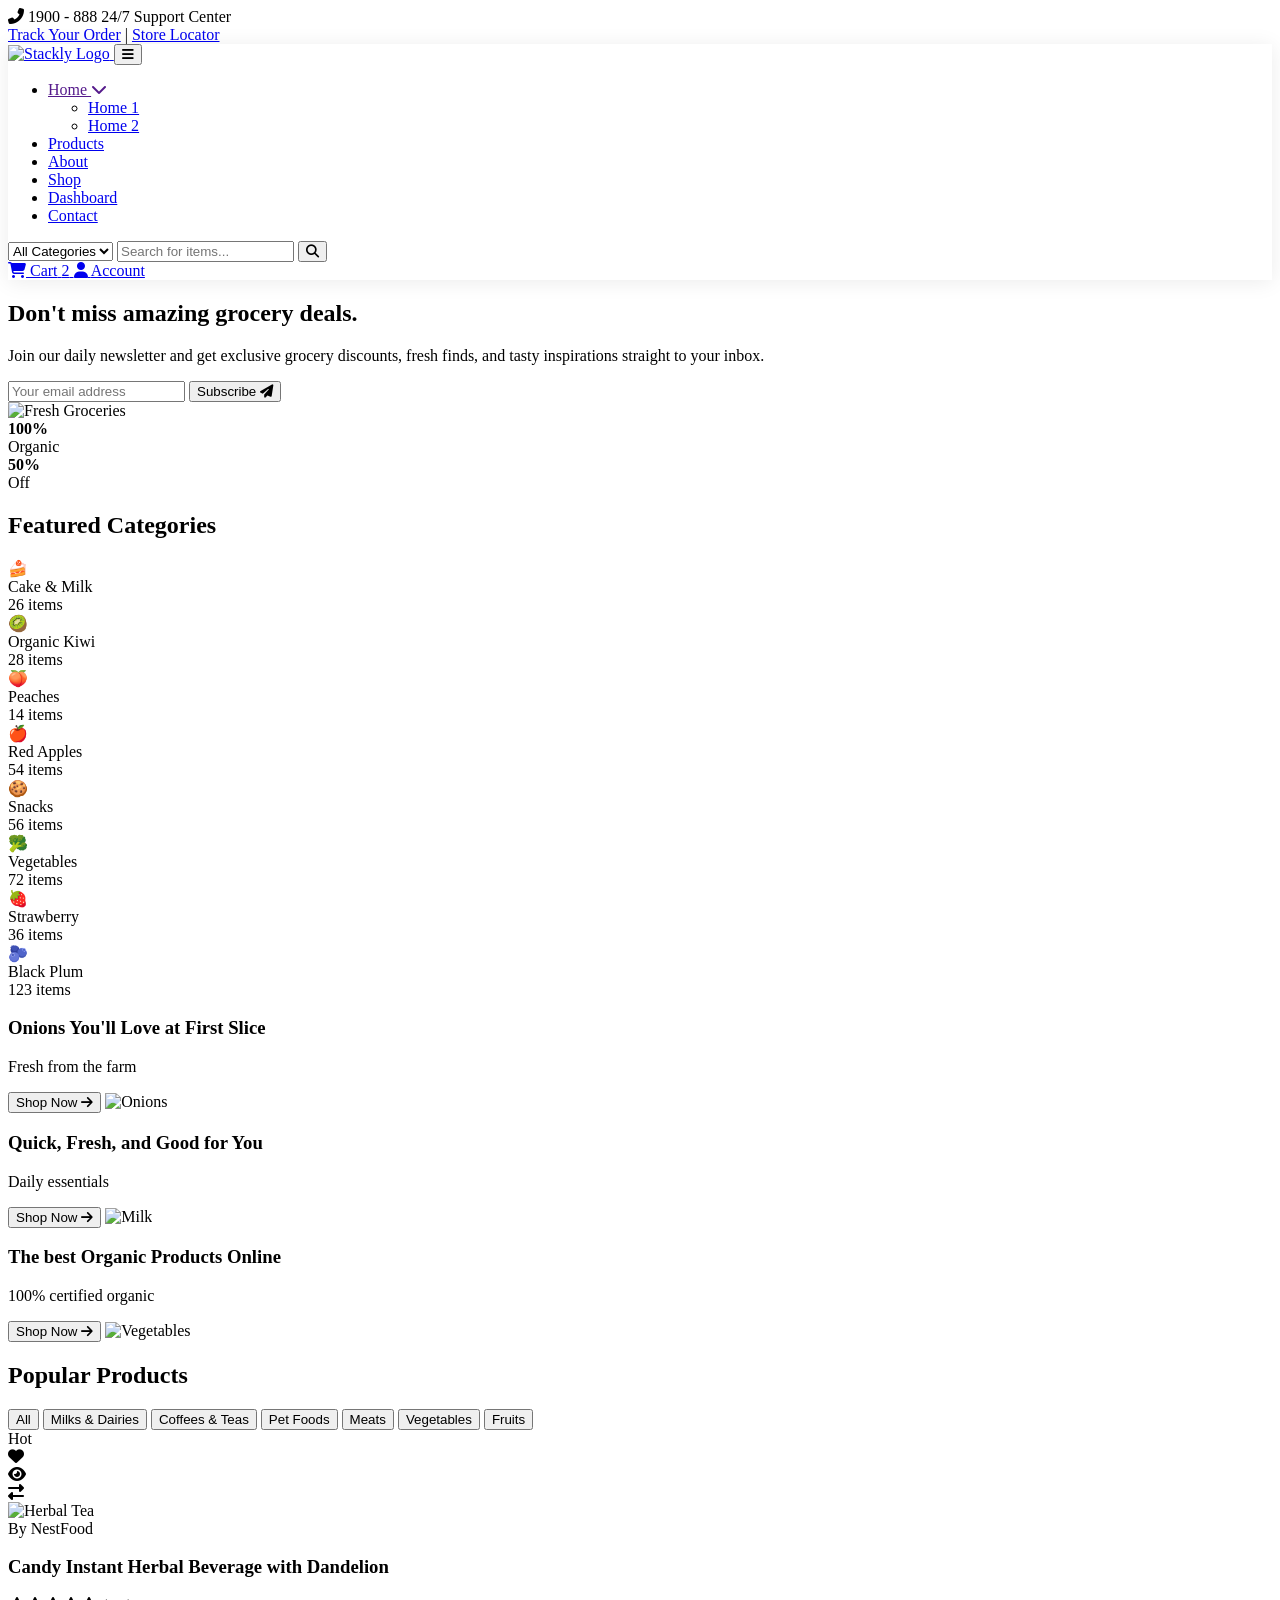
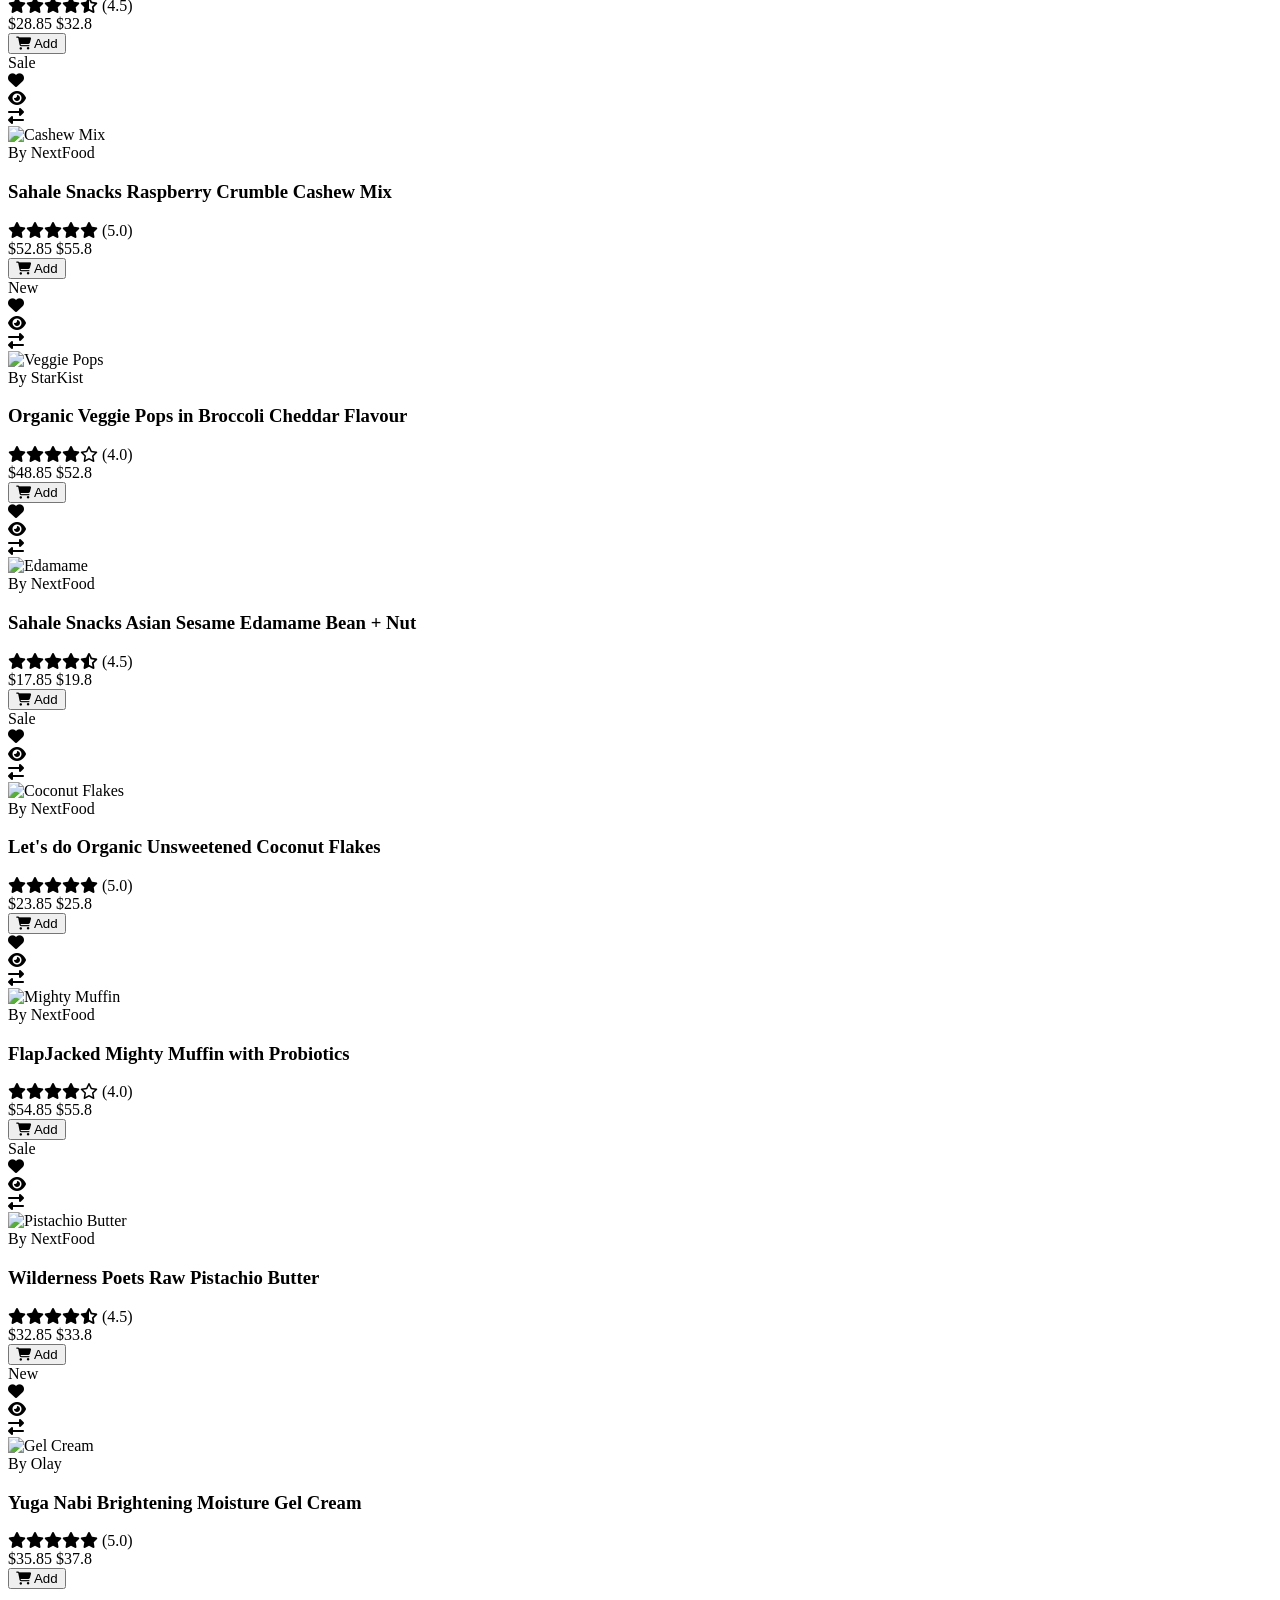
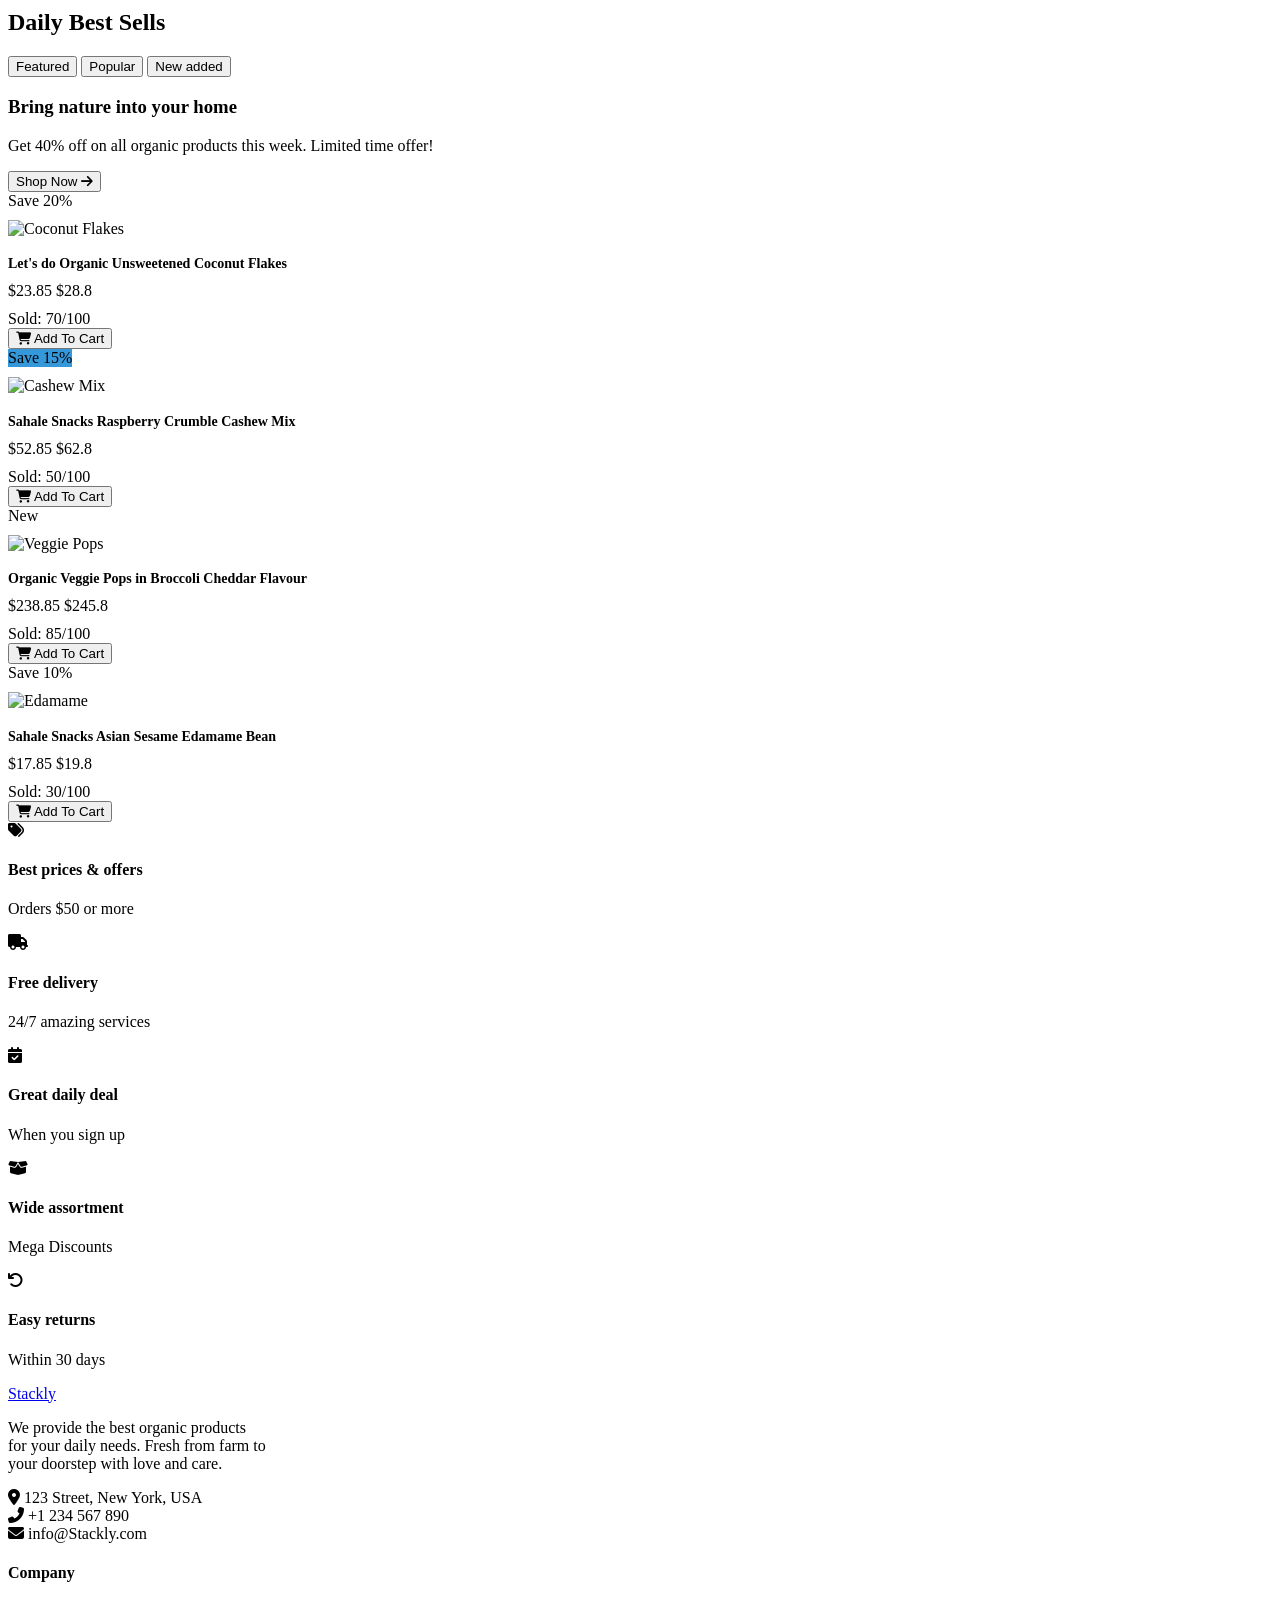
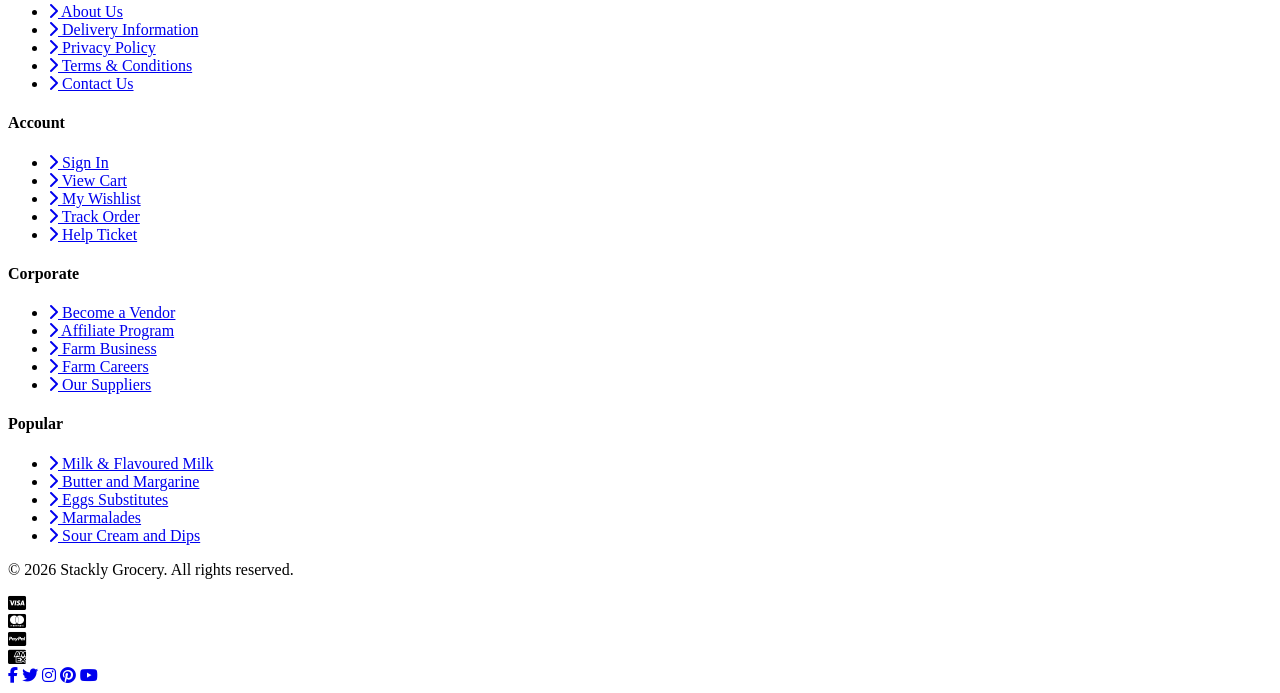
==== commit 78d5d3ec: "Add files via upload" ====
--- a/index.html
+++ b/index.html
@@ -3,1403 +3,9 @@
 <head>
     <meta charset="UTF-8">
     <meta name="viewport" content="width=device-width, initial-scale=1.0">
-    <title>SEA Grocery - Organic Food Store</title>
+    <title>Stackly Grocery - Organic Food Store</title>
     <link rel="stylesheet" href="https://cdnjs.cloudflare.com/ajax/libs/font-awesome/6.4.0/css/all.min.css">
-    <style>
-        * {
-            margin: 0;
-            padding: 0;
-            box-sizing: border-box;
-        }
-
-        :root {
-            --primary: #1a5f3f;
-            --primary-light: #2d8f5f;
-            --secondary: #e8f5e9;
-            --accent: #ff6b35;
-            --text-dark: #1a1a1a;
-            --text-light: #666;
-            --white: #ffffff;
-            --gray-bg: #f5f5f5;
-            --transition: all 0.3s cubic-bezier(0.4, 0, 0.2, 1);
-        }
-
-        html {
-            scroll-behavior: smooth;
-        }
-
-        body {
-            font-family: 'Segoe UI', Tahoma, Geneva, Verdana, sans-serif;
-            color: var(--text-dark);
-            overflow-x: hidden;
-        }
-
-        /* Header Styles */
-        .top-bar {
-            background: var(--primary);
-            color: var(--white);
-            padding: 8px 0;
-            font-size: 14px;
-        }
-
-        .container {
-            max-width: 1400px;
-            margin: 0 auto;
-            padding: 0 20px;
-        }
-
-        .top-bar-content {
-            display: flex;
-            justify-content: space-between;
-            align-items: center;
-        }
-
-        .top-bar-left {
-            display: flex;
-            align-items: center;
-            gap: 20px;
-        }
-
-        .top-bar a {
-            color: var(--white);
-            text-decoration: none;
-            transition: var(--transition);
-        }
-
-        .top-bar a:hover {
-            opacity: 0.8;
-        }
-
-        /* Main Header */
-        .main-header {
-            background: var(--white);
-            box-shadow: 0 2px 20px rgba(0,0,0,0.08);
-            position: sticky;
-            top: 0;
-            z-index: 1000;
-            animation: slideDown 0.5s ease;
-        }
-
-        @keyframes slideDown {
-            from { transform: translateY(-100%); }
-            to { transform: translateY(0); }
-        }
-
-        .header-content {
-            display: flex;
-            align-items: center;
-            justify-content: space-between;
-            padding: 15px 0;
-            gap: 30px;
-        }
-
-        .logo {
-            display: flex;
-            align-items: center;
-            gap: 10px;
-            font-size: 28px;
-            font-weight: 800;
-            color: var(--primary);
-            text-decoration: none;
-            transition: var(--transition);
-        }
-
-        .logo:hover {
-            transform: scale(1.05);
-        }
-
-        .logo-icon {
-            width: 40px;
-            height: 40px;
-            background: linear-gradient(135deg, var(--primary), var(--primary-light));
-            border-radius: 50%;
-            display: flex;
-            align-items: center;
-            justify-content: center;
-            color: white;
-        }
-
-        /* Navigation */
-        .nav-menu {
-            display: flex;
-            list-style: none;
-            gap: 30px;
-        }
-
-        .nav-menu a {
-            text-decoration: none;
-            color: var(--text-dark);
-            font-weight: 500;
-            position: relative;
-            padding: 5px 0;
-            transition: var(--transition);
-        }
-
-        .nav-menu a::after {
-            content: '';
-            position: absolute;
-            bottom: 0;
-            left: 0;
-            width: 0;
-            height: 2px;
-            background: var(--primary);
-            transition: var(--transition);
-        }
-
-        .nav-menu a:hover::after {
-            width: 100%;
-        }
-
-        .nav-menu a:hover {
-            color: var(--primary);
-        }
-
-        /* Search Bar */
-        .search-container {
-            flex: 1;
-            max-width: 500px;
-            position: relative;
-        }
-
-        .search-box {
-            display: flex;
-            border: 2px solid var(--primary);
-            border-radius: 30px;
-            overflow: hidden;
-            transition: var(--transition);
-        }
-
-        .search-box:focus-within {
-            box-shadow: 0 0 0 3px rgba(26, 95, 63, 0.1);
-        }
-
-        .category-select {
-            background: var(--gray-bg);
-            border: none;
-            padding: 12px 20px;
-            cursor: pointer;
-            font-weight: 500;
-            color: var(--text-dark);
-        }
-
-        .search-input {
-            flex: 1;
-            border: none;
-            padding: 12px 20px;
-            outline: none;
-            font-size: 14px;
-        }
-
-        .search-btn {
-            background: var(--primary);
-            color: white;
-            border: none;
-            padding: 0 25px;
-            cursor: pointer;
-            transition: var(--transition);
-        }
-
-        .search-btn:hover {
-            background: var(--primary-light);
-        }
-
-        /* Header Actions */
-        .header-actions {
-            display: flex;
-            gap: 25px;
-            align-items: center;
-        }
-
-        .action-btn {
-            display: flex;
-            flex-direction: column;
-            align-items: center;
-            gap: 5px;
-            text-decoration: none;
-            color: var(--text-dark);
-            font-size: 12px;
-            position: relative;
-            transition: var(--transition);
-        }
-
-        .action-btn:hover {
-            color: var(--primary);
-            transform: translateY(-2px);
-        }
-
-        .action-btn i {
-            font-size: 20px;
-        }
-
-        .badge {
-            position: absolute;
-            top: -5px;
-            right: -5px;
-            background: var(--accent);
-            color: white;
-            width: 18px;
-            height: 18px;
-            border-radius: 50%;
-            display: flex;
-            align-items: center;
-            justify-content: center;
-            font-size: 10px;
-            font-weight: bold;
-            animation: pulse 2s infinite;
-        }
-
-        @keyframes pulse {
-            0%, 100% { transform: scale(1); }
-            50% { transform: scale(1.1); }
-        }
-
-        /* Hero Section */
-        .hero-section {
-            background: linear-gradient(135deg, #fff9e6 0%, #fff3cd 100%);
-            padding: 60px 0;
-            position: relative;
-            overflow: hidden;
-        }
-
-        .hero-section::before {
-            content: '';
-            position: absolute;
-            top: -50%;
-            right: -10%;
-            width: 600px;
-            height: 600px;
-            background: radial-gradient(circle, rgba(26,95,63,0.05) 0%, transparent 70%);
-            border-radius: 50%;
-            animation: float 6s ease-in-out infinite;
-        }
-
-        @keyframes float {
-            0%, 100% { transform: translateY(0) rotate(0deg); }
-            50% { transform: translateY(-20px) rotate(5deg); }
-        }
-
-        .hero-content {
-            display: grid;
-            grid-template-columns: 1fr 1fr;
-            gap: 50px;
-            align-items: center;
-        }
-
-        .hero-text {
-            animation: fadeInLeft 0.8s ease;
-        }
-
-        @keyframes fadeInLeft {
-            from {
-                opacity: 0;
-                transform: translateX(-30px);
-            }
-            to {
-                opacity: 1;
-                transform: translateX(0);
-            }
-        }
-
-        .hero-title {
-            font-size: 52px;
-            font-weight: 800;
-            line-height: 1.1;
-            margin-bottom: 20px;
-            color: var(--text-dark);
-        }
-
-        .hero-title span {
-            color: var(--primary);
-            position: relative;
-            display: inline-block;
-        }
-
-        .hero-title span::after {
-            content: '';
-            position: absolute;
-            bottom: 5px;
-            left: 0;
-            width: 100%;
-            height: 8px;
-            background: rgba(26, 95, 63, 0.2);
-            z-index: -1;
-            transform: skewX(-10deg);
-        }
-
-        .hero-desc {
-            font-size: 16px;
-            color: var(--text-light);
-            margin-bottom: 30px;
-            line-height: 1.6;
-        }
-
-        .newsletter-form {
-            display: flex;
-            gap: 10px;
-            max-width: 400px;
-        }
-
-        .email-input {
-            flex: 1;
-            padding: 15px 20px;
-            border: 2px solid #ddd;
-            border-radius: 30px;
-            outline: none;
-            transition: var(--transition);
-        }
-
-        .email-input:focus {
-            border-color: var(--primary);
-        }
-
-        .subscribe-btn {
-            background: var(--primary);
-            color: white;
-            border: none;
-            padding: 15px 30px;
-            border-radius: 30px;
-            cursor: pointer;
-            font-weight: 600;
-            display: flex;
-            align-items: center;
-            gap: 8px;
-            transition: var(--transition);
-            position: relative;
-            overflow: hidden;
-        }
-
-        .subscribe-btn::before {
-            content: '';
-            position: absolute;
-            top: 0;
-            left: -100%;
-            width: 100%;
-            height: 100%;
-            background: linear-gradient(90deg, transparent, rgba(255,255,255,0.3), transparent);
-            transition: 0.5s;
-        }
-
-        .subscribe-btn:hover::before {
-            left: 100%;
-        }
-
-        .subscribe-btn:hover {
-            background: var(--primary-light);
-            transform: translateY(-2px);
-            box-shadow: 0 10px 30px rgba(26, 95, 63, 0.3);
-        }
-
-        .hero-image {
-            position: relative;
-            animation: fadeInRight 0.8s ease;
-        }
-
-        @keyframes fadeInRight {
-            from {
-                opacity: 0;
-                transform: translateX(30px);
-            }
-            to {
-                opacity: 1;
-                transform: translateX(0);
-            }
-        }
-
-        .hero-img {
-            width: 100%;
-            max-width: 500px;
-            border-radius: 20px;
-            box-shadow: 0 30px 60px rgba(0,0,0,0.15);
-            transition: var(--transition);
-        }
-
-        .hero-img:hover {
-            transform: scale(1.02) rotate(1deg);
-        }
-
-        .floating-badge {
-            position: absolute;
-            background: white;
-            padding: 15px 25px;
-            border-radius: 15px;
-            box-shadow: 0 10px 30px rgba(0,0,0,0.1);
-            animation: float 3s ease-in-out infinite;
-        }
-
-        .badge-1 {
-            top: 20%;
-            left: -20px;
-            animation-delay: 0s;
-        }
-
-        .badge-2 {
-            bottom: 20%;
-            right: -20px;
-            animation-delay: 1.5s;
-        }
-
-        /* Categories Section */
-        .categories-section {
-            padding: 60px 0;
-            background: var(--white);
-        }
-
-        .section-header {
-            display: flex;
-            justify-content: space-between;
-            align-items: center;
-            margin-bottom: 40px;
-        }
-
-        .section-title {
-            font-size: 32px;
-            font-weight: 700;
-            position: relative;
-            display: inline-block;
-        }
-
-        .section-title::after {
-            content: '';
-            position: absolute;
-            bottom: -10px;
-            left: 0;
-            width: 60px;
-            height: 4px;
-            background: var(--primary);
-            border-radius: 2px;
-        }
-
-        .nav-arrows {
-            display: flex;
-            gap: 10px;
-        }
-
-        .arrow-btn {
-            width: 45px;
-            height: 45px;
-            border: 2px solid var(--primary);
-            background: transparent;
-            border-radius: 50%;
-            cursor: pointer;
-            display: flex;
-            align-items: center;
-            justify-content: center;
-            transition: var(--transition);
-            color: var(--primary);
-        }
-
-        .arrow-btn:hover {
-            background: var(--primary);
-            color: white;
-            transform: translateX(3px);
-        }
-
-        .arrow-btn.prev:hover {
-            transform: translateX(-3px);
-        }
-
-        .categories-grid {
-            display: grid;
-            grid-template-columns: repeat(auto-fit, minmax(120px, 1fr));
-            gap: 20px;
-        }
-
-        .category-card {
-            background: var(--gray-bg);
-            border-radius: 20px;
-            padding: 25px 15px;
-            text-align: center;
-            cursor: pointer;
-            transition: var(--transition);
-            position: relative;
-            overflow: hidden;
-        }
-
-        .category-card::before {
-            content: '';
-            position: absolute;
-            top: 0;
-            left: 0;
-            width: 100%;
-            height: 100%;
-            background: var(--primary);
-            transform: translateY(100%);
-            transition: var(--transition);
-            z-index: 0;
-        }
-
-        .category-card:hover::before {
-            transform: translateY(0);
-        }
-
-        .category-card:hover {
-            transform: translateY(-10px);
-            box-shadow: 0 20px 40px rgba(26, 95, 63, 0.2);
-        }
-
-        .category-icon {
-            width: 70px;
-            height: 70px;
-            background: white;
-            border-radius: 50%;
-            display: flex;
-            align-items: center;
-            justify-content: center;
-            margin: 0 auto 15px;
-            font-size: 30px;
-            position: relative;
-            z-index: 1;
-            transition: var(--transition);
-        }
-
-        .category-card:hover .category-icon {
-            transform: scale(1.1) rotate(5deg);
-        }
-
-        .category-name {
-            font-weight: 600;
-            font-size: 14px;
-            position: relative;
-            z-index: 1;
-            transition: var(--transition);
-        }
-
-        .category-card:hover .category-name {
-            color: white;
-        }
-
-        .category-count {
-            font-size: 12px;
-            color: var(--text-light);
-            position: relative;
-            z-index: 1;
-            transition: var(--transition);
-        }
-
-        .category-card:hover .category-count {
-            color: rgba(255,255,255,0.8);
-        }
-
-        /* Promo Banners */
-        .promo-section {
-            padding: 40px 0;
-        }
-
-        .promo-grid {
-            display: grid;
-            grid-template-columns: repeat(3, 1fr);
-            gap: 25px;
-        }
-
-        .promo-card {
-            border-radius: 20px;
-            padding: 40px;
-            position: relative;
-            overflow: hidden;
-            min-height: 250px;
-            display: flex;
-            flex-direction: column;
-            justify-content: center;
-            transition: var(--transition);
-        }
-
-        .promo-card:hover {
-            transform: translateY(-5px);
-            box-shadow: 0 20px 40px rgba(0,0,0,0.1);
-        }
-
-        .promo-1 {
-            background: linear-gradient(135deg, #ffeaa7 0%, #fdcb6e 100%);
-        }
-
-        .promo-2 {
-            background: linear-gradient(135deg, #dfe6e9 0%, #b2bec3 100%);
-        }
-
-        .promo-3 {
-            background: linear-gradient(135deg, #55efc4 0%, #00b894 100%);
-        }
-
-        .promo-title {
-            font-size: 24px;
-            font-weight: 700;
-            margin-bottom: 10px;
-            max-width: 200px;
-        }
-
-        .promo-desc {
-            font-size: 14px;
-            color: var(--text-light);
-            margin-bottom: 20px;
-        }
-
-        .promo-btn {
-            background: var(--primary);
-            color: white;
-            border: none;
-            padding: 12px 25px;
-            border-radius: 25px;
-            cursor: pointer;
-            font-weight: 600;
-            width: fit-content;
-            transition: var(--transition);
-            display: flex;
-            align-items: center;
-            gap: 8px;
-        }
-
-        .promo-btn:hover {
-            background: var(--text-dark);
-            transform: translateX(5px);
-        }
-
-        .promo-img {
-            position: absolute;
-            right: -20px;
-            bottom: -20px;
-            width: 200px;
-            height: 200px;
-            object-fit: contain;
-            transition: var(--transition);
-        }
-
-        .promo-card:hover .promo-img {
-            transform: scale(1.1) rotate(5deg);
-        }
-
-        /* Products Section */
-        .products-section {
-            padding: 60px 0;
-            background: var(--gray-bg);
-        }
-
-        .tabs-container {
-            display: flex;
-            gap: 30px;
-            margin-bottom: 40px;
-            border-bottom: 2px solid #ddd;
-            padding-bottom: 15px;
-        }
-
-        .tab {
-            background: none;
-            border: none;
-            font-size: 16px;
-            font-weight: 600;
-            color: var(--text-light);
-            cursor: pointer;
-            position: relative;
-            transition: var(--transition);
-            padding: 5px 0;
-        }
-
-        .tab.active {
-            color: var(--primary);
-        }
-
-        .tab::after {
-            content: '';
-            position: absolute;
-            bottom: -17px;
-            left: 0;
-            width: 0;
-            height: 3px;
-            background: var(--primary);
-            transition: var(--transition);
-        }
-
-        .tab.active::after,
-        .tab:hover::after {
-            width: 100%;
-        }
-
-        .products-grid {
-            display: grid;
-            grid-template-columns: repeat(auto-fill, minmax(260px, 1fr));
-            gap: 25px;
-        }
-
-        .product-card {
-            background: white;
-            border-radius: 20px;
-            overflow: hidden;
-            transition: var(--transition);
-            position: relative;
-            box-shadow: 0 5px 15px rgba(0,0,0,0.05);
-        }
-
-        .product-card:hover {
-            transform: translateY(-10px);
-            box-shadow: 0 20px 40px rgba(0,0,0,0.1);
-        }
-
-        .product-badge {
-            position: absolute;
-            top: 15px;
-            left: 15px;
-            background: var(--accent);
-            color: white;
-            padding: 5px 12px;
-            border-radius: 20px;
-            font-size: 12px;
-            font-weight: 600;
-            z-index: 2;
-            animation: fadeIn 0.5s ease;
-        }
-
-        .product-badge.sale {
-            background: #e74c3c;
-        }
-
-        .product-badge.new {
-            background: #3498db;
-        }
-
-        .product-actions {
-            position: absolute;
-            top: 15px;
-            right: 15px;
-            display: flex;
-            flex-direction: column;
-            gap: 10px;
-            opacity: 0;
-            transform: translateX(20px);
-            transition: var(--transition);
-            z-index: 2;
-        }
-
-        .product-card:hover .product-actions {
-            opacity: 1;
-            transform: translateX(0);
-        }
-
-        .action-icon {
-            width: 40px;
-            height: 40px;
-            background: white;
-            border-radius: 50%;
-            display: flex;
-            align-items: center;
-            justify-content: center;
-            cursor: pointer;
-            box-shadow: 0 5px 15px rgba(0,0,0,0.1);
-            transition: var(--transition);
-            color: var(--text-dark);
-        }
-
-        .action-icon:hover {
-            background: var(--primary);
-            color: white;
-            transform: scale(1.1);
-        }
-
-        .product-image {
-            height: 200px;
-            display: flex;
-            align-items: center;
-            justify-content: center;
-            background: var(--gray-bg);
-            position: relative;
-            overflow: hidden;
-        }
-
-        .product-image img {
-            max-height: 80%;
-            transition: var(--transition);
-        }
-
-        .product-card:hover .product-image img {
-            transform: scale(1.1);
-        }
-
-        .product-info {
-            padding: 20px;
-        }
-
-        .product-category {
-            font-size: 12px;
-            color: var(--text-light);
-            text-transform: uppercase;
-            letter-spacing: 1px;
-            margin-bottom: 8px;
-        }
-
-        .product-name {
-            font-size: 16px;
-            font-weight: 600;
-            margin-bottom: 10px;
-            line-height: 1.4;
-            display: -webkit-box;
-            -webkit-line-clamp: 2;
-            -webkit-box-orient: vertical;
-            overflow: hidden;
-        }
-
-        .product-rating {
-            display: flex;
-            align-items: center;
-            gap: 5px;
-            margin-bottom: 15px;
-        }
-
-        .stars {
-            color: #f1c40f;
-            font-size: 14px;
-        }
-
-        .rating-count {
-            font-size: 12px;
-            color: var(--text-light);
-        }
-
-        .product-footer {
-            display: flex;
-            justify-content: space-between;
-            align-items: center;
-        }
-
-        .product-price {
-            display: flex;
-            align-items: center;
-            gap: 10px;
-        }
-
-        .current-price {
-            font-size: 20px;
-            font-weight: 700;
-            color: var(--primary);
-        }
-
-        .old-price {
-            font-size: 14px;
-            color: var(--text-light);
-            text-decoration: line-through;
-        }
-
-        .add-to-cart {
-            background: var(--secondary);
-            color: var(--primary);
-            border: none;
-            padding: 10px 20px;
-            border-radius: 25px;
-            cursor: pointer;
-            font-weight: 600;
-            display: flex;
-            align-items: center;
-            gap: 8px;
-            transition: var(--transition);
-        }
-
-        .add-to-cart:hover {
-            background: var(--primary);
-            color: white;
-            transform: scale(1.05);
-        }
-
-        /* Daily Best Sells */
-        .daily-section {
-            padding: 60px 0;
-            background: white;
-        }
-
-        .daily-grid {
-            display: grid;
-            grid-template-columns: 300px 1fr;
-            gap: 40px;
-            align-items: start;
-        }
-
-        .daily-banner {
-            background: linear-gradient(135deg, #00b894 0%, #00cec9 100%);
-            border-radius: 20px;
-            padding: 40px;
-            color: white;
-            position: relative;
-            overflow: hidden;
-            min-height: 400px;
-        }
-
-        .daily-banner::before {
-            content: '';
-            position: absolute;
-            top: -50%;
-            right: -50%;
-            width: 100%;
-            height: 100%;
-            background: rgba(255,255,255,0.1);
-            border-radius: 50%;
-        }
-
-        .daily-banner h3 {
-            font-size: 32px;
-            margin-bottom: 20px;
-            line-height: 1.3;
-        }
-
-        .daily-banner p {
-            margin-bottom: 30px;
-            opacity: 0.9;
-        }
-
-        .shop-now-btn {
-            background: white;
-            color: var(--primary);
-            border: none;
-            padding: 15px 30px;
-            border-radius: 30px;
-            font-weight: 600;
-            cursor: pointer;
-            transition: var(--transition);
-            display: flex;
-            align-items: center;
-            gap: 10px;
-        }
-
-        .shop-now-btn:hover {
-            transform: translateX(5px);
-            box-shadow: 0 10px 30px rgba(0,0,0,0.2);
-        }
-
-        .daily-products {
-            display: grid;
-            grid-template-columns: repeat(auto-fill, minmax(200px, 1fr));
-            gap: 20px;
-        }
-
-        .daily-product-card {
-            background: white;
-            border: 2px solid #eee;
-            border-radius: 15px;
-            padding: 20px;
-            text-align: center;
-            transition: var(--transition);
-            position: relative;
-        }
-
-        .daily-product-card:hover {
-            border-color: var(--primary);
-            transform: translateY(-5px);
-            box-shadow: 0 15px 30px rgba(0,0,0,0.1);
-        }
-
-        .daily-product-img {
-            height: 150px;
-            display: flex;
-            align-items: center;
-            justify-content: center;
-            margin-bottom: 15px;
-        }
-
-        .daily-product-img img {
-            max-height: 100%;
-            transition: var(--transition);
-        }
-
-        .daily-product-card:hover .daily-product-img img {
-            transform: scale(1.1);
-        }
-
-        .progress-bar {
-            height: 6px;
-            background: #eee;
-            border-radius: 3px;
-            margin: 15px 0;
-            overflow: hidden;
-        }
-
-        .progress-fill {
-            height: 100%;
-            background: var(--primary);
-            border-radius: 3px;
-            transition: width 1s ease;
-        }
-
-        .stock-info {
-            font-size: 12px;
-            color: var(--text-light);
-            margin-bottom: 15px;
-        }
-
-        .add-cart-btn {
-            width: 100%;
-            background: var(--primary);
-            color: white;
-            border: none;
-            padding: 12px;
-            border-radius: 25px;
-            cursor: pointer;
-            font-weight: 600;
-            transition: var(--transition);
-            display: flex;
-            align-items: center;
-            justify-content: center;
-            gap: 8px;
-        }
-
-        .add-cart-btn:hover {
-            background: var(--primary-light);
-            transform: scale(1.02);
-        }
-
-        /* Features Section */
-        .features-section {
-            background: var(--primary);
-            padding: 60px 0;
-            color: white;
-        }
-
-        .features-grid {
-            display: grid;
-            grid-template-columns: repeat(5, 1fr);
-            gap: 30px;
-        }
-
-        .feature-item {
-            display: flex;
-            align-items: center;
-            gap: 15px;
-            padding: 20px;
-            border-radius: 15px;
-            transition: var(--transition);
-        }
-
-        .feature-item:hover {
-            background: rgba(255,255,255,0.1);
-            transform: translateY(-5px);
-        }
-
-        .feature-icon {
-            width: 50px;
-            height: 50px;
-            background: rgba(255,255,255,0.2);
-            border-radius: 50%;
-            display: flex;
-            align-items: center;
-            justify-content: center;
-            font-size: 24px;
-        }
-
-        .feature-text h4 {
-            font-size: 16px;
-            margin-bottom: 5px;
-        }
-
-        .feature-text p {
-            font-size: 13px;
-            opacity: 0.8;
-        }
-
-        /* Footer */
-        .footer {
-            background: #1a1a1a;
-            color: white;
-            padding: 60px 0 20px;
-        }
-
-        .footer-grid {
-            display: grid;
-            grid-template-columns: 2fr 1fr 1fr 1fr 1fr;
-            gap: 40px;
-            margin-bottom: 40px;
-        }
-
-        .footer-brand .logo {
-            color: white;
-            margin-bottom: 20px;
-        }
-
-        .footer-desc {
-            color: #aaa;
-            line-height: 1.6;
-            margin-bottom: 20px;
-        }
-
-        .footer-contact {
-            display: flex;
-            flex-direction: column;
-            gap: 10px;
-        }
-
-        .contact-item {
-            display: flex;
-            align-items: center;
-            gap: 10px;
-            color: #aaa;
-        }
-
-        .footer-title {
-            font-size: 18px;
-            font-weight: 600;
-            margin-bottom: 20px;
-            position: relative;
-            padding-bottom: 10px;
-        }
-
-        .footer-title::after {
-            content: '';
-            position: absolute;
-            bottom: 0;
-            left: 0;
-            width: 40px;
-            height: 3px;
-            background: var(--primary);
-        }
-
-        .footer-links {
-            list-style: none;
-        }
-
-        .footer-links li {
-            margin-bottom: 12px;
-        }
-
-        .footer-links a {
-            color: #aaa;
-            text-decoration: none;
-            transition: var(--transition);
-            display: flex;
-            align-items: center;
-            gap: 8px;
-        }
-
-        .footer-links a:hover {
-            color: white;
-            transform: translateX(5px);
-        }
-
-        .footer-bottom {
-            border-top: 1px solid #333;
-            padding-top: 20px;
-            display: flex;
-            justify-content: space-between;
-            align-items: center;
-            flex-wrap: wrap;
-            gap: 20px;
-        }
-
-        .payment-methods {
-            display: flex;
-            gap: 10px;
-        }
-
-        .payment-icon {
-            width: 50px;
-            height: 30px;
-            background: white;
-            border-radius: 5px;
-            display: flex;
-            align-items: center;
-            justify-content: center;
-            font-size: 20px;
-            color: #1a1a1a;
-        }
-
-        .social-links {
-            display: flex;
-            gap: 15px;
-        }
-
-        .social-link {
-            width: 40px;
-            height: 40px;
-            background: #333;
-            border-radius: 50%;
-            display: flex;
-            align-items: center;
-            justify-content: center;
-            color: white;
-            text-decoration: none;
-            transition: var(--transition);
-        }
-
-        .social-link:hover {
-            background: var(--primary);
-            transform: translateY(-3px);
-        }
-
-        /* Mobile Menu */
-        .mobile-menu-btn {
-            display: none;
-            background: none;
-            border: none;
-            font-size: 24px;
-            cursor: pointer;
-            color: var(--primary);
-        }
-
-        /* Responsive Design */
-        @media (max-width: 1200px) {
-            .promo-grid {
-                grid-template-columns: 1fr;
-            }
-            
-            .features-grid {
-                grid-template-columns: repeat(3, 1fr);
-            }
-            
-            .footer-grid {
-                grid-template-columns: repeat(2, 1fr);
-            }
-        }
-
-        @media (max-width: 768px) {
-            .top-bar-left {
-                font-size: 12px;
-            }
-            
-            .header-content {
-                flex-wrap: wrap;
-            }
-            
-            .nav-menu {
-                display: none;
-                position: absolute;
-                top: 100%;
-                left: 0;
-                width: 100%;
-                background: white;
-                flex-direction: column;
-                padding: 20px;
-                box-shadow: 0 10px 30px rgba(0,0,0,0.1);
-            }
-            
-            .nav-menu.active {
-                display: flex;
-            }
-            
-            .mobile-menu-btn {
-                display: block;
-            }
-            
-            .search-container {
-                order: 3;
-                width: 100%;
-                max-width: none;
-                margin-top: 15px;
-            }
-            
-            .hero-content {
-                grid-template-columns: 1fr;
-                text-align: center;
-            }
-            
-            .hero-title {
-                font-size: 36px;
-            }
-            
-            .newsletter-form {
-                margin: 0 auto;
-            }
-            
-            .hero-image {
-                order: -1;
-            }
-            
-            .categories-grid {
-                grid-template-columns: repeat(2, 1fr);
-            }
-            
-            .daily-grid {
-                grid-template-columns: 1fr;
-            }
-            
-            .features-grid {
-                grid-template-columns: repeat(2, 1fr);
-            }
-            
-            .footer-grid {
-                grid-template-columns: 1fr;
-            }
-            
-            .footer-bottom {
-                flex-direction: column;
-                text-align: center;
-            }
-        }
-
-        @media (max-width: 480px) {
-            .hero-title {
-                font-size: 28px;
-            }
-            
-            .products-grid {
-                grid-template-columns: 1fr;
-            }
-            
-            .features-grid {
-                grid-template-columns: 1fr;
-            }
-            
-            .section-header {
-                flex-direction: column;
-                gap: 20px;
-                text-align: center;
-            }
-        }
-
-        /* Loading Animation */
-        .loader {
-            position: fixed;
-            top: 0;
-            left: 0;
-            width: 100%;
-            height: 100%;
-            background: white;
-            display: flex;
-            align-items: center;
-            justify-content: center;
-            z-index: 9999;
-            transition: opacity 0.5s ease;
-        }
-
-        .loader.hidden {
-            opacity: 0;
-            pointer-events: none;
-        }
-
-        .loader-circle {
-            width: 60px;
-            height: 60px;
-            border: 4px solid var(--gray-bg);
-            border-top-color: var(--primary);
-            border-radius: 50%;
-            animation: spin 1s linear infinite;
-        }
-
-        @keyframes spin {
-            to { transform: rotate(360deg); }
-        }
-
-        /* Scroll Animation Classes */
-        .fade-in {
-            opacity: 0;
-            transform: translateY(30px);
-            transition: opacity 0.6s ease, transform 0.6s ease;
-        }
-
-        .fade-in.visible {
-            opacity: 1;
-            transform: translateY(0);
-        }
-
-        /* Custom Scrollbar */
-        ::-webkit-scrollbar {
-            width: 10px;
-        }
-
-        ::-webkit-scrollbar-track {
-            background: var(--gray-bg);
-        }
-
-        ::-webkit-scrollbar-thumb {
-            background: var(--primary);
-            border-radius: 5px;
-        }
-
-        ::-webkit-scrollbar-thumb:hover {
-            background: var(--primary-light);
-        }
-    </style>
+    <link rel="stylesheet" href="css/main.css">
 </head>
 <body>
     <!-- Loader -->
@@ -1416,8 +22,8 @@
                     <span>24/7 Support Center</span>
                 </div>
                 <div class="top-bar-right">
-                    <a href="#">Track Your Order</a> | 
-                    <a href="#">Store Locator</a>
+                    <a href="404.html">Track Your Order</a> | 
+                    <a href="404.html">Store Locator</a>
                 </div>
             </div>
         </div>
@@ -1427,11 +33,8 @@
     <header class="main-header">
         <div class="container">
             <div class="header-content">
-                <a href="#" class="logo">
-                    <div class="logo-icon">
-                        <i class="fas fa-leaf"></i>
-                    </div>
-                    <span>sea</span>
+                <a href="index.html" class="logo">
+                <img src="image/logo.webp" alt="Stackly Logo" class="logo-img">
                 </a>
 
                 <button class="mobile-menu-btn" onclick="toggleMenu()">
@@ -1440,12 +43,23 @@
 
                 <nav>
                     <ul class="nav-menu" id="navMenu">
-                        <li><a href="#" class="active">Home</a></li>
-                        <li><a href="#">Products</a></li>
-                        <li><a href="#">About Us</a></li>
-                        <li><a href="#">Shop <i class="fas fa-chevron-down"></i></a></li>
-                        <li><a href="#">Deals</a></li>
-                        <li><a href="#">Contact Us</a></li>
+                        <li class="dropdown">
+                       <a href="">
+                       Home <i class="fas fa-chevron-down"></i>
+                      </a>
+
+                       <ul class="dropdown-menu">
+                       <li><a href="index.html">Home 1</a></li>
+                       <li><a href="home2.html">Home 2</a></li>
+                       </ul>
+                       </li>
+                        
+                        </li>
+                        <li><a href="products.html">Products</a></li>
+                        <li><a href="about.html">About </a></li>
+                        <li><a href="shop.html">Shop </a></li>
+                        <li><a href="dashbord.html">Dashboard</a></li>
+                        <li><a href="contacts.html">Contact </a></li>
                     </ul>
                 </nav>
 
@@ -1463,20 +77,13 @@
                 </div>
 
                 <div class="header-actions">
-                    <a href="#" class="action-btn">
-                        <i class="fas fa-exchange-alt"></i>
-                        <span>Compare</span>
-                    </a>
-                    <a href="#" class="action-btn">
-                        <i class="fas fa-heart"></i>
-                        <span>Wishlist</span>
-                    </a>
-                    <a href="#" class="action-btn">
+                    
+                    <a href="404.html" class="action-btn">
                         <i class="fas fa-shopping-cart"></i>
                         <span>Cart</span>
                         <span class="badge">2</span>
                     </a>
-                    <a href="#" class="action-btn">
+                    <a href="login.html" class="action-btn">
                         <i class="fas fa-user"></i>
                         <span>Account</span>
                     </a>
@@ -1500,7 +107,7 @@
                     </form>
                 </div>
                 <div class="hero-image">
-                    <img src="https://images.unsplash.com/photo-1542838132-92c53300491e?w=600&h=600&fit=crop" alt="Fresh Groceries" class="hero-img">
+                    <img src="image/hero-1.webp" alt="Fresh Groceries" class="hero-img">
                     <div class="floating-badge badge-1">
                         <strong>100%</strong><br>Organic
                     </div>
@@ -1517,10 +124,7 @@
         <div class="container">
             <div class="section-header">
                 <h2 class="section-title">Featured Categories</h2>
-                <div class="nav-arrows">
-                    <button class="arrow-btn prev"><i class="fas fa-chevron-left"></i></button>
-                    <button class="arrow-btn next"><i class="fas fa-chevron-right"></i></button>
-                </div>
+                
             </div>
             <div class="categories-grid">
                 <div class="category-card fade-in">
@@ -1575,19 +179,19 @@
                     <h3 class="promo-title">Onions You'll Love at First Slice</h3>
                     <p class="promo-desc">Fresh from the farm</p>
                     <button class="promo-btn">Shop Now <i class="fas fa-arrow-right"></i></button>
-                    <img src="https://images.unsplash.com/photo-1618512496248-a07fe83aa8cb?w=300&h=300&fit=crop" alt="Onions" class="promo-img">
+                    <img src="image/card-1.webp" alt="Onions" class="promo-img">
                 </div>
                 <div class="promo-card promo-2 fade-in">
                     <h3 class="promo-title">Quick, Fresh, and Good for You</h3>
                     <p class="promo-desc">Daily essentials</p>
                     <button class="promo-btn">Shop Now <i class="fas fa-arrow-right"></i></button>
-                    <img src="https://images.unsplash.com/photo-1563636619-e9143da7973b?w=300&h=300&fit=crop" alt="Milk" class="promo-img">
+                    <img src="image/card-2.webp" alt="Milk" class="promo-img">
                 </div>
                 <div class="promo-card promo-3 fade-in">
                     <h3 class="promo-title">The best Organic Products Online</h3>
                     <p class="promo-desc">100% certified organic</p>
                     <button class="promo-btn">Shop Now <i class="fas fa-arrow-right"></i></button>
-                    <img src="https://images.unsplash.com/photo-1540420773420-3366772f4999?w=300&h=300&fit=crop" alt="Vegetables" class="promo-img">
+                    <img src="image/card-3.webp" alt="Vegetables" class="promo-img">
                 </div>
             </div>
         </div>
@@ -1618,7 +222,7 @@
                         <div class="action-icon"><i class="fas fa-exchange-alt"></i></div>
                     </div>
                     <div class="product-image">
-                        <img src="https://images.unsplash.com/photo-1550989460-0adf9ea622e2?w=300&h=300&fit=crop" alt="Herbal Tea">
+                        <img src="image/product-1.webp" alt="Herbal Tea">
                     </div>
                     <div class="product-info">
                         <div class="product-category">By NestFood</div>
@@ -1646,7 +250,7 @@
                         <div class="action-icon"><i class="fas fa-exchange-alt"></i></div>
                     </div>
                     <div class="product-image">
-                        <img src="https://images.unsplash.com/photo-1599490659213-e2b9527bd087?w=300&h=300&fit=crop" alt="Cashew Mix">
+                        <img src="image/product-2.webp" alt="Cashew Mix">
                     </div>
                     <div class="product-info">
                         <div class="product-category">By NextFood</div>
@@ -1674,7 +278,7 @@
                         <div class="action-icon"><i class="fas fa-exchange-alt"></i></div>
                     </div>
                     <div class="product-image">
-                        <img src="https://images.unsplash.com/photo-1606923829579-0cb981a83e2e?w=300&h=300&fit=crop" alt="Veggie Pops">
+                        <img src="image/product-3.webp" alt="Veggie Pops">
                     </div>
                     <div class="product-info">
                         <div class="product-category">By StarKist</div>
@@ -1701,7 +305,7 @@
                         <div class="action-icon"><i class="fas fa-exchange-alt"></i></div>
                     </div>
                     <div class="product-image">
-                        <img src="https://images.unsplash.com/photo-1596589811350-4e5a6b15a2a8?w=300&h=300&fit=crop" alt="Edamame">
+                        <img src="image/shop-3.webp" alt="Edamame">
                     </div>
                     <div class="product-info">
                         <div class="product-category">By NextFood</div>
@@ -1729,7 +333,7 @@
                         <div class="action-icon"><i class="fas fa-exchange-alt"></i></div>
                     </div>
                     <div class="product-image">
-                        <img src="https://images.unsplash.com/photo-1622483767028-3f66f32aef97?w=300&h=300&fit=crop" alt="Coconut Flakes">
+                        <img src="image/product-5.webp" alt="Coconut Flakes">
                     </div>
                     <div class="product-info">
                         <div class="product-category">By NextFood</div>
@@ -1756,7 +360,7 @@
                         <div class="action-icon"><i class="fas fa-exchange-alt"></i></div>
                     </div>
                     <div class="product-image">
-                        <img src="https://images.unsplash.com/photo-1586201375761-83865001e31c?w=300&h=300&fit=crop" alt="Mighty Muffin">
+                        <img src="image/product-6.webp" alt="Mighty Muffin">
                     </div>
                     <div class="product-info">
                         <div class="product-category">By NextFood</div>
@@ -1784,7 +388,7 @@
                         <div class="action-icon"><i class="fas fa-exchange-alt"></i></div>
                     </div>
                     <div class="product-image">
-                        <img src="https://images.unsplash.com/photo-1559181567-c3190ca9959b?w=300&h=300&fit=crop" alt="Pistachio Butter">
+                        <img src="image/product-7.webp" alt="Pistachio Butter">
                     </div>
                     <div class="product-info">
                         <div class="product-category">By NextFood</div>
@@ -1812,7 +416,7 @@
                         <div class="action-icon"><i class="fas fa-exchange-alt"></i></div>
                     </div>
                     <div class="product-image">
-                        <img src="https://images.unsplash.com/photo-1556228720-195a672e8a03?w=300&h=300&fit=crop" alt="Gel Cream">
+                        <img src="image/product-8.webp" alt="Gel Cream">
                     </div>
                     <div class="product-info">
                         <div class="product-category">By Olay</div>
@@ -1855,7 +459,7 @@
                     <div class="daily-product-card fade-in">
                         <span class="product-badge sale" style="position: static; display: inline-block; margin-bottom: 10px;">Save 20%</span>
                         <div class="daily-product-img">
-                            <img src="https://images.unsplash.com/photo-1622483767028-3f66f32aef97?w=200&h=200&fit=crop" alt="Coconut Flakes">
+                            <img src="image/shop-1.webp" alt="Coconut Flakes">
                         </div>
                         <h4 style="font-size: 14px; margin-bottom: 10px;">Let's do Organic Unsweetened Coconut Flakes</h4>
                         <div class="product-price" style="justify-content: center; margin-bottom: 10px;">
@@ -1872,7 +476,7 @@
                     <div class="daily-product-card fade-in">
                         <span class="product-badge" style="position: static; display: inline-block; margin-bottom: 10px; background: #3498db;">Save 15%</span>
                         <div class="daily-product-img">
-                            <img src="https://images.unsplash.com/photo-1599490659213-e2b9527bd087?w=200&h=200&fit=crop" alt="Cashew Mix">
+                            <img src="image/product-10.webp" alt="Cashew Mix">
                         </div>
                         <h4 style="font-size: 14px; margin-bottom: 10px;">Sahale Snacks Raspberry Crumble Cashew Mix</h4>
                         <div class="product-price" style="justify-content: center; margin-bottom: 10px;">
@@ -1889,7 +493,7 @@
                     <div class="daily-product-card fade-in">
                         <span class="product-badge new" style="position: static; display: inline-block; margin-bottom: 10px;">New</span>
                         <div class="daily-product-img">
-                            <img src="https://images.unsplash.com/photo-1606923829579-0cb981a83e2e?w=200&h=200&fit=crop" alt="Veggie Pops">
+                            <img src="image/product-11.webp" alt="Veggie Pops">
                         </div>
                         <h4 style="font-size: 14px; margin-bottom: 10px;">Organic Veggie Pops in Broccoli Cheddar Flavour</h4>
                         <div class="product-price" style="justify-content: center; margin-bottom: 10px;">
@@ -1906,7 +510,7 @@
                     <div class="daily-product-card fade-in">
                         <span class="product-badge sale" style="position: static; display: inline-block; margin-bottom: 10px;">Save 10%</span>
                         <div class="daily-product-img">
-                            <img src="https://images.unsplash.com/photo-1596589811350-4e5a6b15a2a8?w=200&h=200&fit=crop" alt="Edamame">
+                            <img src="image/product-12.webp" alt="Edamame">
                         </div>
                         <h4 style="font-size: 14px; margin-bottom: 10px;">Sahale Snacks Asian Sesame Edamame Bean</h4>
                         <div class="product-price" style="justify-content: center; margin-bottom: 10px;">
@@ -1972,13 +576,11 @@
         <div class="container">
             <div class="footer-grid">
                 <div class="footer-brand">
-                    <a href="#" class="logo">
-                        <div class="logo-icon">
-                            <i class="fas fa-leaf"></i>
-                        </div>
-                        <span>sea</span>
+                    <a href="index.html" class="logo">
+                        <div class=""></div>
+                        <span>Stackly</span>
                     </a>
-                    <p class="footer-desc">We provide the best organic products for your daily needs. Fresh from farm to your doorstep with love and care.</p>
+                    <p class="footer-desc">We provide the best organic products <br> for your daily needs. Fresh from farm to <br> your doorstep with love and care.</p>
                     <div class="footer-contact">
                         <div class="contact-item">
                             <i class="fas fa-map-marker-alt"></i>
@@ -1990,53 +592,53 @@
                         </div>
                         <div class="contact-item">
                             <i class="fas fa-envelope"></i>
-                            <span>info@sea.com</span>
+                            <span>info@Stackly.com</span>
                         </div>
                     </div>
                 </div>
                 <div class="footer-column">
                     <h4 class="footer-title">Company</h4>
                     <ul class="footer-links">
-                        <li><a href="#"><i class="fas fa-chevron-right"></i> About Us</a></li>
-                        <li><a href="#"><i class="fas fa-chevron-right"></i> Delivery Information</a></li>
-                        <li><a href="#"><i class="fas fa-chevron-right"></i> Privacy Policy</a></li>
-                        <li><a href="#"><i class="fas fa-chevron-right"></i> Terms & Conditions</a></li>
-                        <li><a href="#"><i class="fas fa-chevron-right"></i> Contact Us</a></li>
+                        <li><a href="404.html"><i class="fas fa-chevron-right"></i> About Us</a></li>
+                        <li><a href="404.html"><i class="fas fa-chevron-right"></i> Delivery Information</a></li>
+                        <li><a href="404.html"><i class="fas fa-chevron-right"></i> Privacy Policy</a></li>
+                        <li><a href="404.html"><i class="fas fa-chevron-right"></i> Terms & Conditions</a></li>
+                        <li><a href="404.html"><i class="fas fa-chevron-right"></i> Contact Us</a></li>
                     </ul>
                 </div>
                 <div class="footer-column">
                     <h4 class="footer-title">Account</h4>
                     <ul class="footer-links">
-                        <li><a href="#"><i class="fas fa-chevron-right"></i> Sign In</a></li>
-                        <li><a href="#"><i class="fas fa-chevron-right"></i> View Cart</a></li>
-                        <li><a href="#"><i class="fas fa-chevron-right"></i> My Wishlist</a></li>
-                        <li><a href="#"><i class="fas fa-chevron-right"></i> Track Order</a></li>
-                        <li><a href="#"><i class="fas fa-chevron-right"></i> Help Ticket</a></li>
+                        <li><a href="404.html"><i class="fas fa-chevron-right"></i> Sign In</a></li>
+                        <li><a href="404.html"><i class="fas fa-chevron-right"></i> View Cart</a></li>
+                        <li><a href="404.html"><i class="fas fa-chevron-right"></i> My Wishlist</a></li>
+                        <li><a href="404.html"><i class="fas fa-chevron-right"></i> Track Order</a></li>
+                        <li><a href="404.html"><i class="fas fa-chevron-right"></i> Help Ticket</a></li>
                     </ul>
                 </div>
                 <div class="footer-column">
                     <h4 class="footer-title">Corporate</h4>
                     <ul class="footer-links">
-                        <li><a href="#"><i class="fas fa-chevron-right"></i> Become a Vendor</a></li>
-                        <li><a href="#"><i class="fas fa-chevron-right"></i> Affiliate Program</a></li>
-                        <li><a href="#"><i class="fas fa-chevron-right"></i> Farm Business</a></li>
-                        <li><a href="#"><i class="fas fa-chevron-right"></i> Farm Careers</a></li>
-                        <li><a href="#"><i class="fas fa-chevron-right"></i> Our Suppliers</a></li>
+                        <li><a href="404.html"><i class="fas fa-chevron-right"></i> Become a Vendor</a></li>
+                        <li><a href="404.html"><i class="fas fa-chevron-right"></i> Affiliate Program</a></li>
+                        <li><a href="404.html"><i class="fas fa-chevron-right"></i> Farm Business</a></li>
+                        <li><a href="404.html"><i class="fas fa-chevron-right"></i> Farm Careers</a></li>
+                        <li><a href="404.html"><i class="fas fa-chevron-right"></i> Our Suppliers</a></li>
                     </ul>
                 </div>
                 <div class="footer-column">
                     <h4 class="footer-title">Popular</h4>
                     <ul class="footer-links">
-                        <li><a href="#"><i class="fas fa-chevron-right"></i> Milk & Flavoured Milk</a></li>
-                        <li><a href="#"><i class="fas fa-chevron-right"></i> Butter and Margarine</a></li>
-                        <li><a href="#"><i class="fas fa-chevron-right"></i> Eggs Substitutes</a></li>
-                        <li><a href="#"><i class="fas fa-chevron-right"></i> Marmalades</a></li>
-                        <li><a href="#"><i class="fas fa-chevron-right"></i> Sour Cream and Dips</a></li>
+                        <li><a href="404.html"><i class="fas fa-chevron-right"></i> Milk & Flavoured Milk</a></li>
+                        <li><a href="404.html"><i class="fas fa-chevron-right"></i> Butter and Margarine</a></li>
+                        <li><a href="404.html"><i class="fas fa-chevron-right"></i> Eggs Substitutes</a></li>
+                        <li><a href="404.html"><i class="fas fa-chevron-right"></i> Marmalades</a></li>
+                        <li><a href="404.html"><i class="fas fa-chevron-right"></i> Sour Cream and Dips</a></li>
                     </ul>
                 </div>
             </div>
             <div class="footer-bottom">
-                <p>&copy; 2026 SEA Grocery. All rights reserved.</p>
+                <p>&copy; 2026 Stackly Grocery. All rights reserved.</p>
                 <div class="payment-methods">
                     <div class="payment-icon"><i class="fab fa-cc-visa"></i></div>
                     <div class="payment-icon"><i class="fab fa-cc-mastercard"></i></div>
@@ -2044,11 +646,11 @@
                     <div class="payment-icon"><i class="fab fa-cc-amex"></i></div>
                 </div>
                 <div class="social-links">
-                    <a href="#" class="social-link"><i class="fab fa-facebook-f"></i></a>
-                    <a href="#" class="social-link"><i class="fab fa-twitter"></i></a>
-                    <a href="#" class="social-link"><i class="fab fa-instagram"></i></a>
-                    <a href="#" class="social-link"><i class="fab fa-pinterest"></i></a>
-                    <a href="#" class="social-link"><i class="fab fa-youtube"></i></a>
+                    <a href="404.html" class="social-link"><i class="fab fa-facebook-f"></i></a>
+                    <a href="404.html" class="social-link"><i class="fab fa-twitter"></i></a>
+                    <a href="404.html" class="social-link"><i class="fab fa-instagram"></i></a>
+                    <a href="404.html" class="social-link"><i class="fab fa-pinterest"></i></a>
+                    <a href="404.html" class="social-link"><i class="fab fa-youtube"></i></a>
                 </div>
             </div>
         </div>
@@ -2096,4 +698,141 @@
         // Tab switching
         document.querySelectorAll('.tab').forEach(tab => {
             tab.addEventListener('click', function() {
-                this.parentElement.querySelector+                this.parentElement.querySelectorAll('.tab').forEach(t => t.classList.remove('active'));
+                this.classList.add('active');
+            });
+        });
+
+        // Add to cart animation
+        document.querySelectorAll('.add-to-cart, .add-cart-btn').forEach(btn => {
+            btn.addEventListener('click', function(e) {
+                e.preventDefault();
+                
+                // Create floating element
+                const rect = this.getBoundingClientRect();
+                const floatEl = document.createElement('div');
+                floatEl.innerHTML = '<i class="fas fa-shopping-cart"></i>';
+                floatEl.style.cssText = `
+                    position: fixed;
+                    left: ${rect.left}px;
+                    top: ${rect.top}px;
+                    background: var(--primary);
+                    color: white;
+                    width: 40px;
+                    height: 40px;
+                    border-radius: 50%;
+                    display: flex;
+                    align-items: center;
+                    justify-content: center;
+                    z-index: 9999;
+                    pointer-events: none;
+                    transition: all 0.8s cubic-bezier(0.68, -0.55, 0.265, 1.55);
+                `;
+                document.body.appendChild(floatEl);
+
+                // Get cart position
+                const cartBtn = document.querySelector('.fa-shopping-cart').closest('.action-btn');
+                const cartRect = cartBtn.getBoundingClientRect();
+
+                // Animate
+                setTimeout(() => {
+                    floatEl.style.left = cartRect.left + 20 + 'px';
+                    floatEl.style.top = cartRect.top + 20 + 'px';
+                    floatEl.style.transform = 'scale(0.5)';
+                    floatEl.style.opacity = '0';
+                }, 10);
+
+                setTimeout(() => {
+                    floatEl.remove();
+                    // Update badge
+                    const badge = cartBtn.querySelector('.badge');
+                    if (badge) {
+                        badge.textContent = parseInt(badge.textContent) + 1;
+                        badge.style.animation = 'none';
+                        setTimeout(() => badge.style.animation = 'pulse 2s infinite', 10);
+                    }
+                }, 800);
+
+                // Button feedback
+                this.innerHTML = '<i class="fas fa-check"></i> Added';
+                this.style.background = '#27ae60';
+                setTimeout(() => {
+                    this.innerHTML = '<i class="fas fa-shopping-cart"></i> Add';
+                    this.style.background = '';
+                }, 2000);
+            });
+        });
+
+        // Sticky header effect
+        let lastScroll = 0;
+        window.addEventListener('scroll', () => {
+            const header = document.querySelector('.main-header');
+            const currentScroll = window.pageYOffset;
+            
+            if (currentScroll > 100) {
+                header.style.boxShadow = '0 2px 30px rgba(0,0,0,0.15)';
+            } else {
+                header.style.boxShadow = '0 2px 20px rgba(0,0,0,0.08)';
+            }
+            
+            lastScroll = currentScroll;
+        });
+
+        // Search box interaction
+        const searchInput = document.querySelector('.search-input');
+        searchInput.addEventListener('focus', () => {
+            document.querySelector('.search-box').style.transform = 'scale(1.02)';
+        });
+        searchInput.addEventListener('blur', () => {
+            document.querySelector('.search-box').style.transform = 'scale(1)';
+        });
+
+        // Parallax effect for hero image
+        window.addEventListener('scroll', () => {
+            const scrolled = window.pageYOffset;
+            const heroImg = document.querySelector('.hero-img');
+            if (heroImg && scrolled < 600) {
+                heroImg.style.transform = `translateY(${scrolled * 0.1}px) rotate(${scrolled * 0.01}deg)`;
+            }
+        });
+
+        // Category card click effect
+        document.querySelectorAll('.category-card').forEach(card => {
+            card.addEventListener('click', () => {
+                card.style.transform = 'scale(0.95)';
+                setTimeout(() => {
+                    card.style.transform = '';
+                }, 150);
+            });
+        });
+
+        // Newsletter form submission
+        document.querySelector('.newsletter-form').addEventListener('submit', (e) => {
+            e.preventDefault();
+            const btn = e.target.querySelector('.subscribe-btn');
+            const originalText = btn.innerHTML;
+            btn.innerHTML = '<i class="fas fa-spinner fa-spin"></i> Subscribing...';
+            
+            setTimeout(() => {
+                btn.innerHTML = '<i class="fas fa-check"></i> Subscribed!';
+                btn.style.background = '#27ae60';
+                setTimeout(() => {
+                    btn.innerHTML = originalText;
+                    btn.style.background = '';
+                    e.target.reset();
+                }, 2000);
+            }, 1500);
+        });
+
+        // Smooth reveal for promo cards on hover
+        document.querySelectorAll('.promo-card').forEach(card => {
+            card.addEventListener('mouseenter', () => {
+                card.querySelector('.promo-img').style.filter = 'drop-shadow(0 10px 20px rgba(0,0,0,0.2))';
+            });
+            card.addEventListener('mouseleave', () => {
+                card.querySelector('.promo-img').style.filter = 'none';
+            });
+        });
+    </script>
+</body>
+</html>
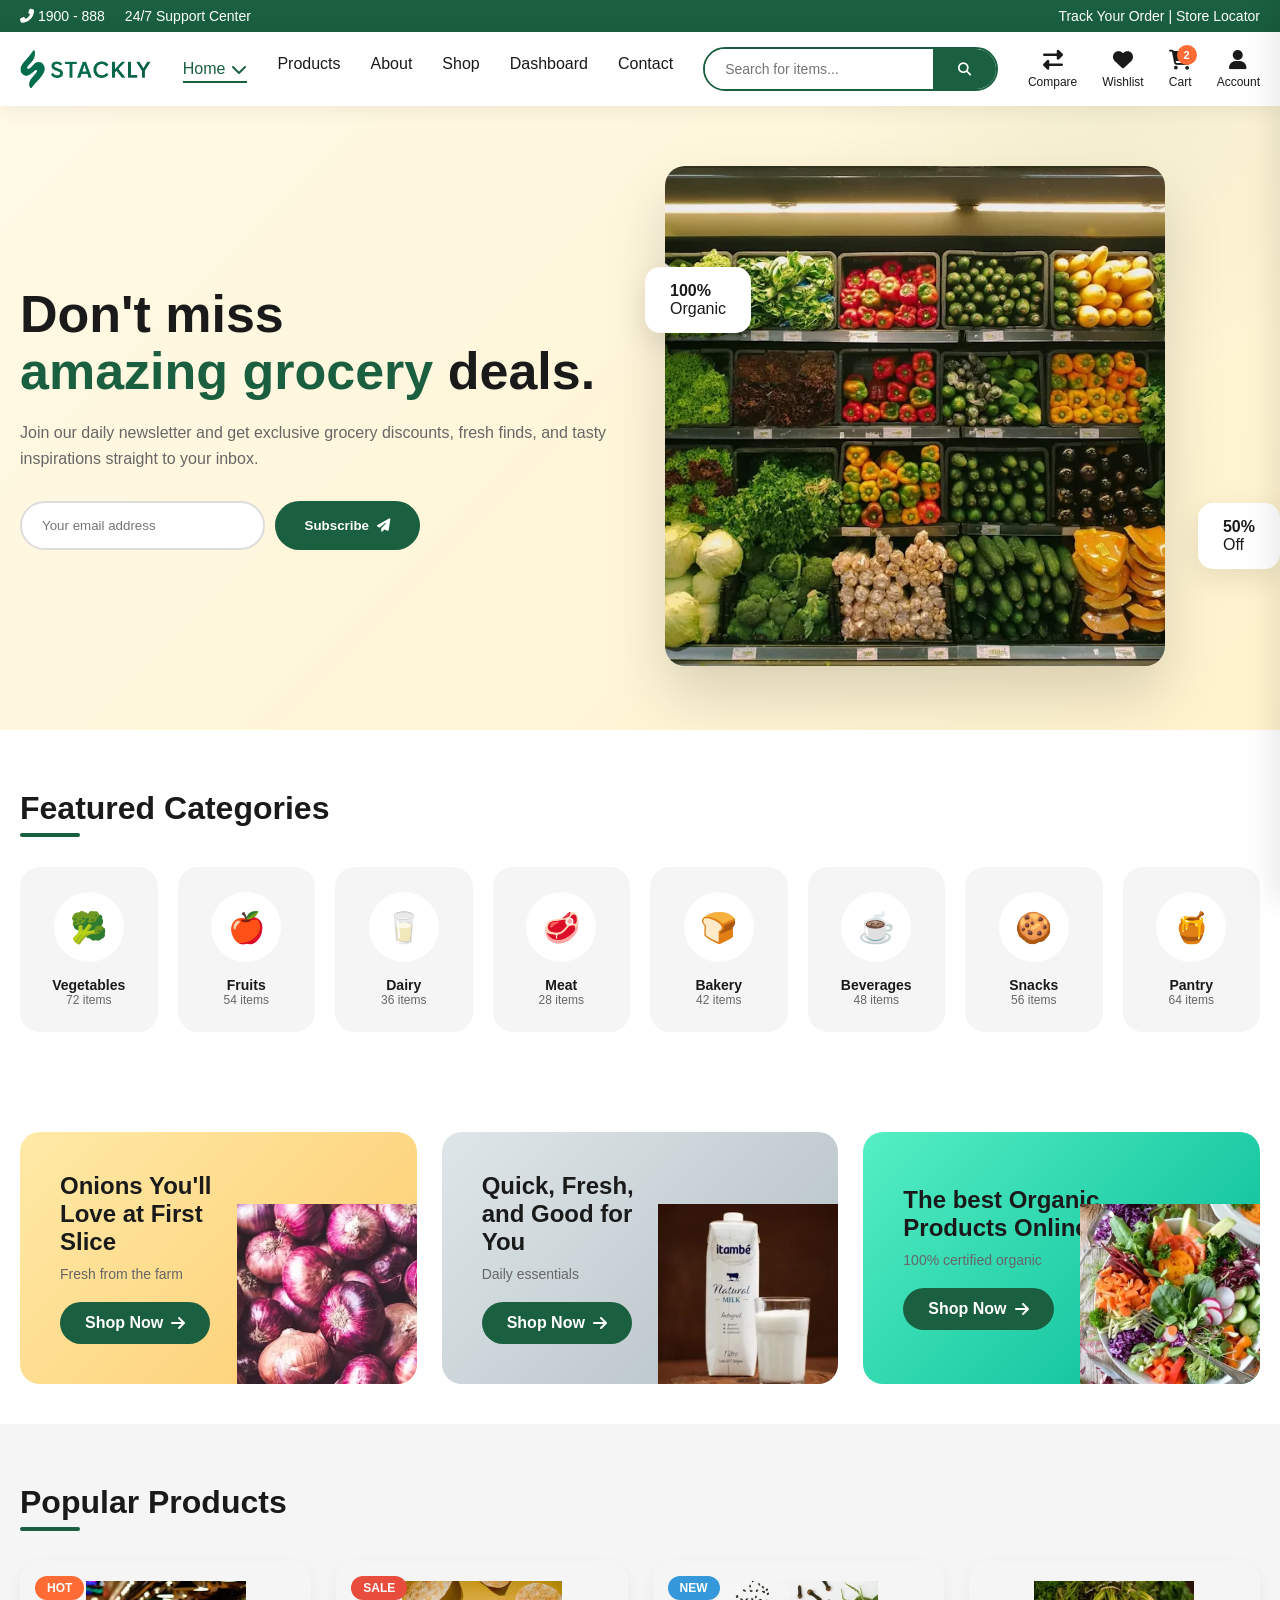
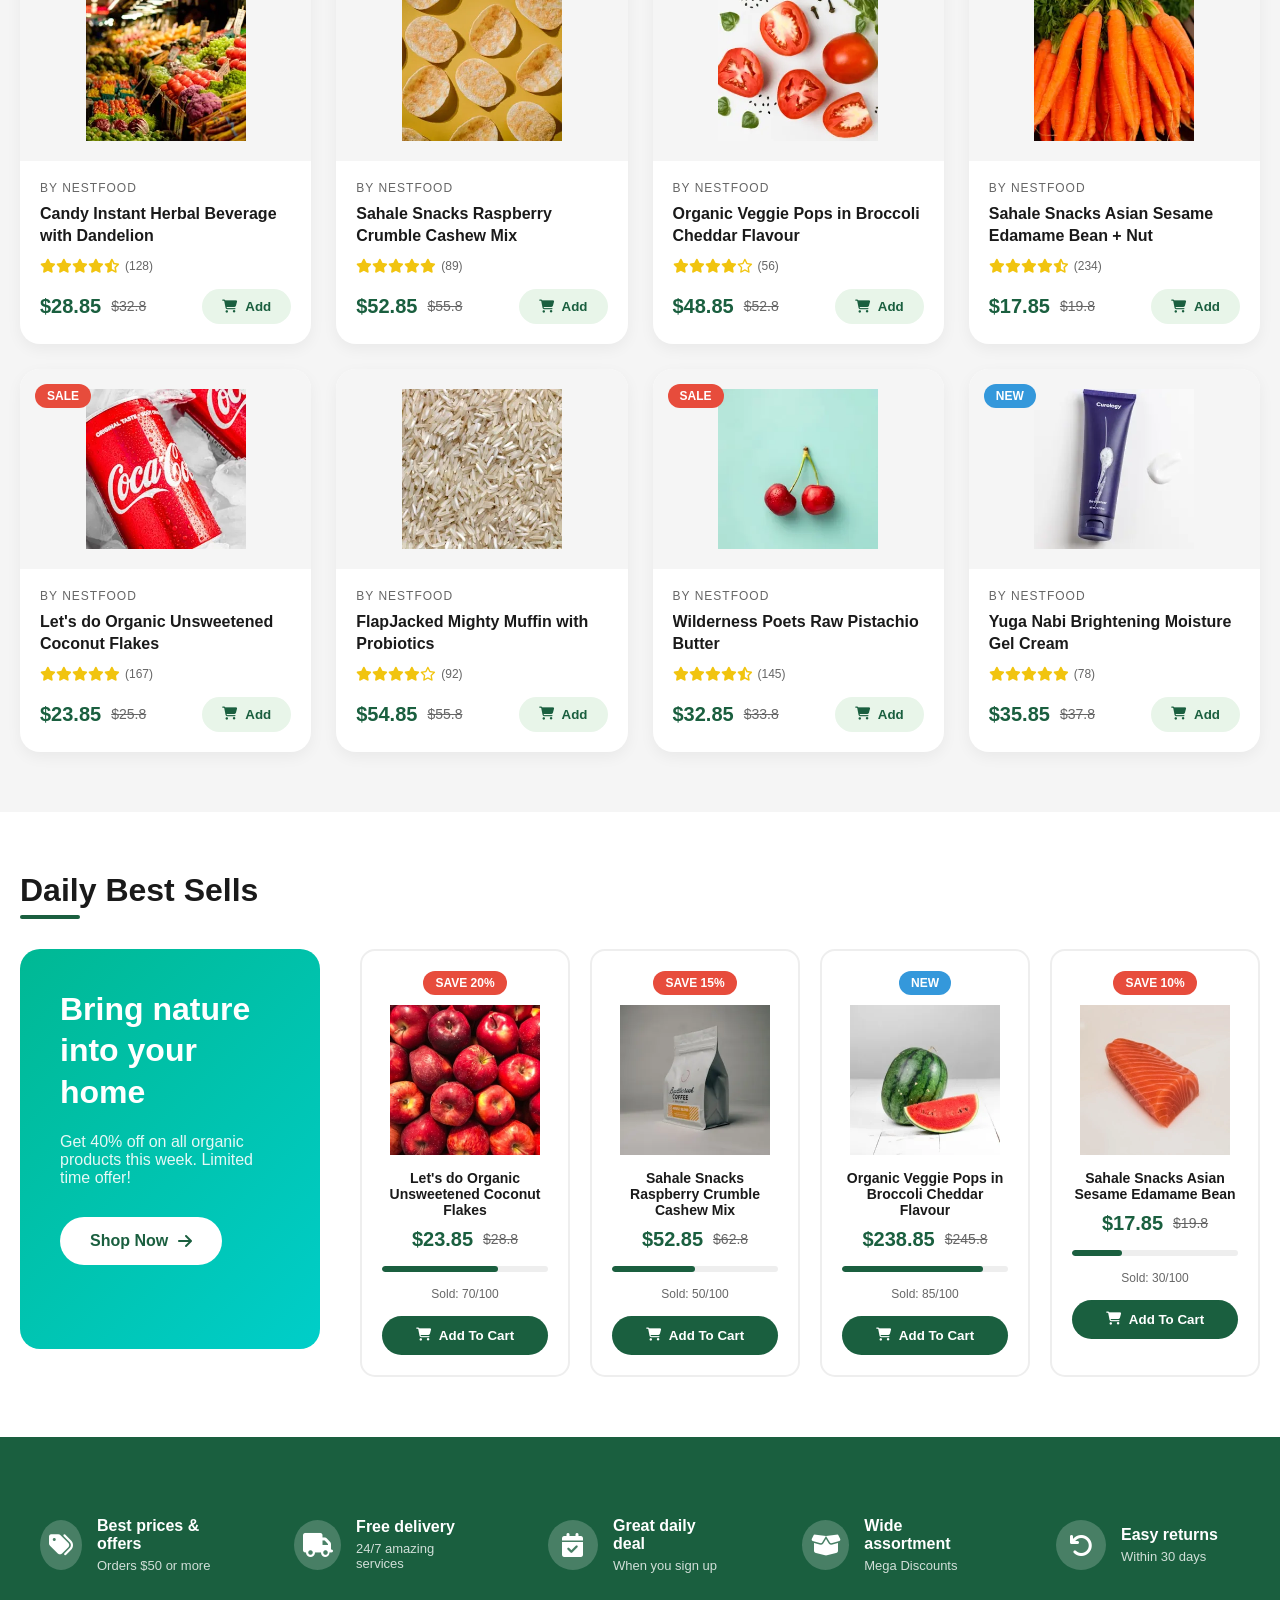
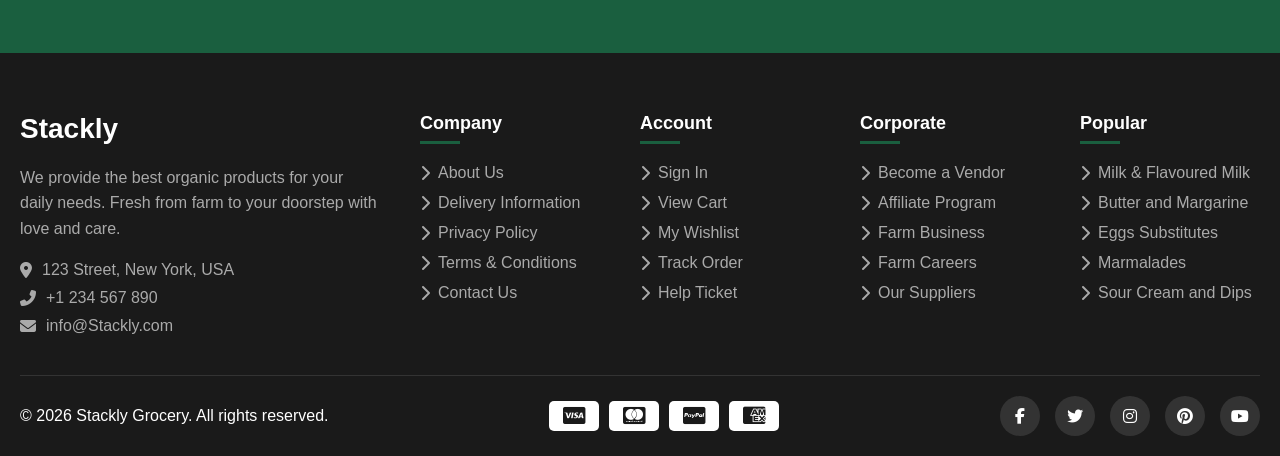
==== commit d6fe3804: "Add files via upload" ====
--- a/index.html
+++ b/index.html
@@ -1,3 +1,4 @@
+<!-- index.html - Enhanced Homepage -->
 <!DOCTYPE html>
 <html lang="en">
 <head>
@@ -5,7 +6,1738 @@
     <meta name="viewport" content="width=device-width, initial-scale=1.0">
     <title>Stackly Grocery - Organic Food Store</title>
     <link rel="stylesheet" href="https://cdnjs.cloudflare.com/ajax/libs/font-awesome/6.4.0/css/all.min.css">
-    <link rel="stylesheet" href="css/main.css">
+    <style>
+        * {
+            margin: 0;
+            padding: 0;
+            box-sizing: border-box;
+        }
+
+        :root {
+            --primary: #1a5f3f;
+            --primary-light: #2d8f5f;
+            --secondary: #e8f5e9;
+            --accent: #ff6b35;
+            --text-dark: #1a1a1a;
+            --text-light: #666;
+            --white: #ffffff;
+            --gray-bg: #f5f5f5;
+            --transition: all 0.3s cubic-bezier(0.4, 0, 0.2, 1);
+        }
+
+        html {
+            scroll-behavior: smooth;
+        }
+
+        body {
+            font-family: 'Segoe UI', Tahoma, Geneva, Verdana, sans-serif;
+            color: var(--text-dark);
+            overflow-x: hidden;
+        }
+
+        /* Loader */
+        .loader {
+            position: fixed;
+            top: 0;
+            left: 0;
+            width: 100%;
+            height: 100%;
+            background: white;
+            display: flex;
+            align-items: center;
+            justify-content: center;
+            z-index: 9999;
+            transition: opacity 0.5s ease;
+        }
+
+        .loader.hidden {
+            opacity: 0;
+            pointer-events: none;
+        }
+
+        .loader-circle {
+            width: 60px;
+            height: 60px;
+            border: 4px solid var(--gray-bg);
+            border-top-color: var(--primary);
+            border-radius: 50%;
+            animation: spin 1s linear infinite;
+        }
+
+        @keyframes spin {
+            to { transform: rotate(360deg); }
+        }
+
+        /* Top Bar */
+        .top-bar {
+            background: var(--primary);
+            color: var(--white);
+            padding: 8px 0;
+            font-size: 14px;
+        }
+
+        .container {
+            max-width: 1400px;
+            margin: 0 auto;
+            padding: 0 20px;
+        }
+
+        .top-bar-content {
+            display: flex;
+            justify-content: space-between;
+            align-items: center;
+        }
+
+        .top-bar-left {
+            display: flex;
+            align-items: center;
+            gap: 20px;
+        }
+
+        .top-bar a {
+            color: var(--white);
+            text-decoration: none;
+            transition: var(--transition);
+        }
+
+        /* Main Header */
+        .main-header {
+            background: var(--white);
+            box-shadow: 0 2px 20px rgba(0,0,0,0.08);
+            position: sticky;
+            top: 0;
+            z-index: 1000;
+            animation: slideDown 0.5s ease;
+        }
+
+        @keyframes slideDown {
+            from { transform: translateY(-100%); }
+            to { transform: translateY(0); }
+        }
+
+        .header-content {
+            display: flex;
+            align-items: center;
+            justify-content: space-between;
+            padding: 15px 0;
+            gap: 30px;
+        }
+
+        .logo {
+            display: flex;
+            align-items: center;
+            gap: 10px;
+            font-size: 28px;
+            font-weight: 800;
+            color: var(--primary);
+            text-decoration: none;
+            transition: var(--transition);
+        }
+
+        .logo:hover {
+            transform: scale(1.05);
+        }
+
+        .logo-img {
+            height: 40px;
+            width: auto;
+        }
+
+        /* Navigation */
+        .nav-menu {
+            display: flex;
+            list-style: none;
+            gap: 30px;
+        }
+
+        .nav-menu a {
+            text-decoration: none;
+            color: var(--text-dark);
+            font-weight: 500;
+            position: relative;
+            padding: 5px 0;
+            transition: var(--transition);
+        }
+
+        .nav-menu a::after {
+            content: '';
+            position: absolute;
+            bottom: 0;
+            left: 0;
+            width: 0;
+            height: 2px;
+            background: var(--primary);
+            transition: var(--transition);
+        }
+
+        .nav-menu a:hover::after,
+        .nav-menu a.active::after {
+            width: 100%;
+        }
+
+        .nav-menu a:hover,
+        .nav-menu a.active {
+            color: var(--primary);
+        }
+
+        .dropdown {
+            position: relative;
+        }
+
+        .dropdown-menu {
+            position: absolute;
+            top: 100%;
+            left: 0;
+            background: #fff;
+            list-style: none;
+            padding: 10px 0;
+            min-width: 160px;
+            box-shadow: 0 10px 25px rgba(0,0,0,0.1);
+            opacity: 0;
+            visibility: hidden;
+            transform: translateY(10px);
+            transition: 0.3s;
+            border-radius: 10px;
+        }
+
+        .dropdown:hover .dropdown-menu {
+            opacity: 1;
+            visibility: visible;
+            transform: translateY(0);
+        }
+
+        .dropdown-menu li {
+            padding: 8px 20px;
+        }
+
+        .dropdown-menu li a {
+            color: #333;
+            text-decoration: none;
+            display: block;
+        }
+
+        .dropdown > a {
+            display: flex;
+            align-items: center;
+            gap: 6px;
+        }
+
+        /* Search Bar with Suggestions */
+        .search-container {
+            flex: 1;
+            max-width: 500px;
+            position: relative;
+        }
+
+        .search-box {
+            display: flex;
+            border: 2px solid var(--primary);
+            border-radius: 30px;
+            overflow: hidden;
+            transition: var(--transition);
+        }
+
+        .search-box:focus-within {
+            box-shadow: 0 0 0 3px rgba(26, 95, 63, 0.1);
+        }
+
+        .category-select {
+            background: var(--gray-bg);
+            border: none;
+            padding: 12px 20px;
+            cursor: pointer;
+            font-weight: 500;
+            color: var(--text-dark);
+        }
+
+        .search-input {
+            flex: 1;
+            border: none;
+            padding: 12px 20px;
+            outline: none;
+            font-size: 14px;
+        }
+
+        .search-btn {
+            background: var(--primary);
+            color: white;
+            border: none;
+            padding: 0 25px;
+            cursor: pointer;
+            transition: var(--transition);
+        }
+
+        .search-btn:hover {
+            background: var(--primary-light);
+        }
+
+        /* Search Suggestions */
+        .search-suggestions {
+            position: absolute;
+            top: 100%;
+            left: 0;
+            right: 0;
+            background: white;
+            border-radius: 15px;
+            box-shadow: 0 10px 30px rgba(0,0,0,0.15);
+            margin-top: 10px;
+            opacity: 0;
+            visibility: hidden;
+            transform: translateY(-10px);
+            transition: var(--transition);
+            z-index: 100;
+            max-height: 400px;
+            overflow-y: auto;
+        }
+
+        .search-suggestions.active {
+            opacity: 1;
+            visibility: visible;
+            transform: translateY(0);
+        }
+
+        .suggestion-item {
+            display: flex;
+            align-items: center;
+            gap: 15px;
+            padding: 12px 20px;
+            cursor: pointer;
+            transition: var(--transition);
+            border-bottom: 1px solid #f0f0f0;
+        }
+
+        .suggestion-item:hover {
+            background: var(--secondary);
+        }
+
+        .suggestion-item img {
+            width: 40px;
+            height: 40px;
+            object-fit: cover;
+            border-radius: 8px;
+        }
+
+        .suggestion-info h4 {
+            font-size: 14px;
+            margin-bottom: 3px;
+        }
+
+        .suggestion-info span {
+            font-size: 12px;
+            color: var(--primary);
+            font-weight: 600;
+        }
+
+        /* Header Actions */
+        .header-actions {
+            display: flex;
+            gap: 25px;
+            align-items: center;
+        }
+
+        .action-btn {
+            display: flex;
+            flex-direction: column;
+            align-items: center;
+            gap: 5px;
+            text-decoration: none;
+            color: var(--text-dark);
+            font-size: 12px;
+            position: relative;
+            transition: var(--transition);
+            cursor: pointer;
+            background: none;
+            border: none;
+        }
+
+        .action-btn:hover {
+            color: var(--primary);
+            transform: translateY(-2px);
+        }
+
+        .action-btn i {
+            font-size: 20px;
+        }
+
+        .badge {
+            position: absolute;
+            top: -5px;
+            right: -5px;
+            background: var(--accent);
+            color: white;
+            width: 20px;
+            height: 20px;
+            border-radius: 50%;
+            display: flex;
+            align-items: center;
+            justify-content: center;
+            font-size: 11px;
+            font-weight: bold;
+            animation: pulse 2s infinite;
+        }
+
+        @keyframes pulse {
+            0%, 100% { transform: scale(1); }
+            50% { transform: scale(1.1); }
+        }
+
+        /* Hero Section */
+        .hero-section {
+            background: linear-gradient(135deg, #fff9e6 0%, #fff3cd 100%);
+            padding: 60px 0;
+            position: relative;
+            overflow: hidden;
+        }
+
+        .hero-section::before {
+            content: '';
+            position: absolute;
+            top: -50%;
+            right: -10%;
+            width: 600px;
+            height: 600px;
+            background: radial-gradient(circle, rgba(26,95,63,0.05) 0%, transparent 70%);
+            border-radius: 50%;
+            animation: float 6s ease-in-out infinite;
+        }
+
+        @keyframes float {
+            0%, 100% { transform: translateY(0) rotate(0deg); }
+            50% { transform: translateY(-20px) rotate(5deg); }
+        }
+
+        .hero-content {
+            display: grid;
+            grid-template-columns: 1fr 1fr;
+            gap: 50px;
+            align-items: center;
+        }
+
+        .hero-title {
+            font-size: 52px;
+            font-weight: 800;
+            line-height: 1.1;
+            margin-bottom: 20px;
+            color: var(--text-dark);
+        }
+
+        .hero-title span {
+            color: var(--primary);
+            position: relative;
+            display: inline-block;
+        }
+
+        .hero-title span::after {
+            content: '';
+            position: absolute;
+            bottom: 5px;
+            left: 0;
+            width: 100%;
+            height: 8px;
+            background: rgba(26, 95, 63, 0.2);
+            z-index: -1;
+            transform: skewX(-10deg);
+        }
+
+        .hero-desc {
+            font-size: 16px;
+            color: var(--text-light);
+            margin-bottom: 30px;
+            line-height: 1.6;
+        }
+
+        .newsletter-form {
+            display: flex;
+            gap: 10px;
+            max-width: 400px;
+        }
+
+        .email-input {
+            flex: 1;
+            padding: 15px 20px;
+            border: 2px solid #ddd;
+            border-radius: 30px;
+            outline: none;
+            transition: var(--transition);
+        }
+
+        .email-input:focus {
+            border-color: var(--primary);
+        }
+
+        .subscribe-btn {
+            background: var(--primary);
+            color: white;
+            border: none;
+            padding: 15px 30px;
+            border-radius: 30px;
+            cursor: pointer;
+            font-weight: 600;
+            display: flex;
+            align-items: center;
+            gap: 8px;
+            transition: var(--transition);
+        }
+
+        .subscribe-btn:hover {
+            background: var(--primary-light);
+            transform: translateY(-2px);
+        }
+
+        .hero-image {
+            position: relative;
+        }
+
+        .hero-img {
+            width: 100%;
+            max-width: 500px;
+            border-radius: 20px;
+            box-shadow: 0 30px 60px rgba(0,0,0,0.15);
+            transition: var(--transition);
+        }
+
+        .hero-img:hover {
+            transform: scale(1.02) rotate(1deg);
+        }
+
+        .floating-badge {
+            position: absolute;
+            background: white;
+            padding: 15px 25px;
+            border-radius: 15px;
+            box-shadow: 0 10px 30px rgba(0,0,0,0.1);
+            animation: float 3s ease-in-out infinite;
+        }
+
+        .badge-1 {
+            top: 20%;
+            left: -20px;
+        }
+
+        .badge-2 {
+            bottom: 20%;
+            right: -20px;
+            animation-delay: 1.5s;
+        }
+
+        /* Categories Section */
+        .categories-section {
+            padding: 60px 0;
+            background: var(--white);
+        }
+
+        .section-header {
+            display: flex;
+            justify-content: space-between;
+            align-items: center;
+            margin-bottom: 40px;
+        }
+
+        .section-title {
+            font-size: 32px;
+            font-weight: 700;
+            position: relative;
+            display: inline-block;
+        }
+
+        .section-title::after {
+            content: '';
+            position: absolute;
+            bottom: -10px;
+            left: 0;
+            width: 60px;
+            height: 4px;
+            background: var(--primary);
+            border-radius: 2px;
+        }
+
+        .categories-grid {
+            display: grid;
+            grid-template-columns: repeat(auto-fit, minmax(120px, 1fr));
+            gap: 20px;
+        }
+
+        .category-card {
+            background: var(--gray-bg);
+            border-radius: 20px;
+            padding: 25px 15px;
+            text-align: center;
+            cursor: pointer;
+            transition: var(--transition);
+            position: relative;
+            overflow: hidden;
+            text-decoration: none;
+            color: var(--text-dark);
+        }
+
+        .category-card::before {
+            content: '';
+            position: absolute;
+            top: 0;
+            left: 0;
+            width: 100%;
+            height: 100%;
+            background: var(--primary);
+            transform: translateY(100%);
+            transition: var(--transition);
+            z-index: 0;
+        }
+
+        .category-card:hover::before {
+            transform: translateY(0);
+        }
+
+        .category-card:hover {
+            transform: translateY(-10px);
+            box-shadow: 0 20px 40px rgba(26, 95, 63, 0.2);
+        }
+
+        .category-icon {
+            width: 70px;
+            height: 70px;
+            background: white;
+            border-radius: 50%;
+            display: flex;
+            align-items: center;
+            justify-content: center;
+            margin: 0 auto 15px;
+            font-size: 30px;
+            position: relative;
+            z-index: 1;
+            transition: var(--transition);
+        }
+
+        .category-card:hover .category-icon {
+            transform: scale(1.1) rotate(5deg);
+        }
+
+        .category-name {
+            font-weight: 600;
+            font-size: 14px;
+            position: relative;
+            z-index: 1;
+            transition: var(--transition);
+        }
+
+        .category-card:hover .category-name {
+            color: white;
+        }
+
+        .category-count {
+            font-size: 12px;
+            color: var(--text-light);
+            position: relative;
+            z-index: 1;
+            transition: var(--transition);
+        }
+
+        .category-card:hover .category-count {
+            color: rgba(255,255,255,0.8);
+        }
+
+        /* Promo Banners */
+        .promo-section {
+            padding: 40px 0;
+        }
+
+        .promo-grid {
+            display: grid;
+            grid-template-columns: repeat(3, 1fr);
+            gap: 25px;
+        }
+
+        .promo-card {
+            border-radius: 20px;
+            padding: 40px;
+            position: relative;
+            overflow: hidden;
+            min-height: 250px;
+            display: flex;
+            flex-direction: column;
+            justify-content: center;
+            transition: var(--transition);
+        }
+
+        .promo-card:hover {
+            transform: translateY(-5px);
+            box-shadow: 0 20px 40px rgba(0,0,0,0.1);
+        }
+
+        .promo-1 {
+            background: linear-gradient(135deg, #ffeaa7 0%, #fdcb6e 100%);
+        }
+
+        .promo-2 {
+            background: linear-gradient(135deg, #dfe6e9 0%, #b2bec3 100%);
+        }
+
+        .promo-3 {
+            background: linear-gradient(135deg, #55efc4 0%, #00b894 100%);
+        }
+
+        .promo-title {
+            font-size: 24px;
+            font-weight: 700;
+            margin-bottom: 10px;
+            max-width: 200px;
+        }
+
+        .promo-desc {
+            font-size: 14px;
+            color: var(--text-light);
+            margin-bottom: 20px;
+        }
+
+        .promo-btn {
+            background: var(--primary);
+            color: white;
+            border: none;
+            padding: 12px 25px;
+            border-radius: 25px;
+            cursor: pointer;
+            font-weight: 600;
+            width: fit-content;
+            transition: var(--transition);
+            display: flex;
+            align-items: center;
+            gap: 8px;
+            text-decoration: none;
+        }
+
+        .promo-btn:hover {
+            background: var(--text-dark);
+            transform: translateX(5px);
+        }
+
+        .promo-img {
+            position: absolute;
+            right: -20px;
+            bottom: -20px;
+            width: 200px;
+            height: 200px;
+            object-fit: contain;
+            transition: var(--transition);
+        }
+
+        .promo-card:hover .promo-img {
+            transform: scale(1.1) rotate(5deg);
+        }
+
+        /* Products Section */
+        .products-section {
+            padding: 60px 0;
+            background: var(--gray-bg);
+        }
+
+        .tabs-container {
+            display: flex;
+            gap: 30px;
+            margin-bottom: 40px;
+            border-bottom: 2px solid #ddd;
+            padding-bottom: 15px;
+            overflow-x: auto;
+        }
+
+        .tab {
+            background: none;
+            border: none;
+            font-size: 16px;
+            font-weight: 600;
+            color: var(--text-light);
+            cursor: pointer;
+            position: relative;
+            transition: var(--transition);
+            padding: 5px 0;
+            white-space: nowrap;
+        }
+
+        .tab.active {
+            color: var(--primary);
+        }
+
+        .tab::after {
+            content: '';
+            position: absolute;
+            bottom: -17px;
+            left: 0;
+            width: 0;
+            height: 3px;
+            background: var(--primary);
+            transition: var(--transition);
+        }
+
+        .tab.active::after,
+        .tab:hover::after {
+            width: 100%;
+        }
+
+        .products-grid {
+            display: grid;
+            grid-template-columns: repeat(auto-fill, minmax(260px, 1fr));
+            gap: 25px;
+        }
+
+        .product-card {
+            background: white;
+            border-radius: 20px;
+            overflow: hidden;
+            transition: var(--transition);
+            position: relative;
+            box-shadow: 0 5px 15px rgba(0,0,0,0.05);
+        }
+
+        .product-card:hover {
+            transform: translateY(-10px);
+            box-shadow: 0 20px 40px rgba(0,0,0,0.1);
+        }
+
+        .product-badge {
+            position: absolute;
+            top: 15px;
+            left: 15px;
+            background: var(--accent);
+            color: white;
+            padding: 5px 12px;
+            border-radius: 20px;
+            font-size: 12px;
+            font-weight: 600;
+            z-index: 2;
+            text-transform: uppercase;
+        }
+
+        .product-badge.sale {
+            background: #e74c3c;
+        }
+
+        .product-badge.new {
+            background: #3498db;
+        }
+
+        .product-actions {
+            position: absolute;
+            top: 15px;
+            right: 15px;
+            display: flex;
+            flex-direction: column;
+            gap: 10px;
+            opacity: 0;
+            transform: translateX(20px);
+            transition: var(--transition);
+            z-index: 2;
+        }
+
+        .product-card:hover .product-actions {
+            opacity: 1;
+            transform: translateX(0);
+        }
+
+        .action-icon {
+            width: 40px;
+            height: 40px;
+            background: white;
+            border-radius: 50%;
+            display: flex;
+            align-items: center;
+            justify-content: center;
+            cursor: pointer;
+            box-shadow: 0 5px 15px rgba(0,0,0,0.1);
+            transition: var(--transition);
+            color: var(--text-dark);
+            border: none;
+            font-size: 16px;
+        }
+
+        .action-icon:hover {
+            background: var(--primary);
+            color: white;
+            transform: scale(1.1);
+        }
+
+        .action-icon.active {
+            background: #e74c3c;
+            color: white;
+        }
+
+        .action-icon.compare-active {
+            background: #3498db;
+            color: white;
+        }
+
+        .product-image {
+            height: 200px;
+            display: flex;
+            align-items: center;
+            justify-content: center;
+            background: var(--gray-bg);
+            position: relative;
+            overflow: hidden;
+        }
+
+        .product-image img {
+            max-height: 80%;
+            transition: var(--transition);
+        }
+
+        .product-card:hover .product-image img {
+            transform: scale(1.1);
+        }
+
+        .product-info {
+            padding: 20px;
+        }
+
+        .product-category {
+            font-size: 12px;
+            color: var(--text-light);
+            text-transform: uppercase;
+            letter-spacing: 1px;
+            margin-bottom: 8px;
+        }
+
+        .product-name {
+            font-size: 16px;
+            font-weight: 600;
+            margin-bottom: 10px;
+            line-height: 1.4;
+            display: -webkit-box;
+            -webkit-line-clamp: 2;
+            -webkit-box-orient: vertical;
+            overflow: hidden;
+        }
+
+        .product-rating {
+            display: flex;
+            align-items: center;
+            gap: 5px;
+            margin-bottom: 15px;
+        }
+
+        .stars {
+            color: #f1c40f;
+            font-size: 14px;
+        }
+
+        .rating-count {
+            font-size: 12px;
+            color: var(--text-light);
+        }
+
+        .product-footer {
+            display: flex;
+            justify-content: space-between;
+            align-items: center;
+        }
+
+        .product-price {
+            display: flex;
+            align-items: center;
+            gap: 10px;
+        }
+
+        .current-price {
+            font-size: 20px;
+            font-weight: 700;
+            color: var(--primary);
+        }
+
+        .old-price {
+            font-size: 14px;
+            color: var(--text-light);
+            text-decoration: line-through;
+        }
+
+        .add-to-cart {
+            background: var(--secondary);
+            color: var(--primary);
+            border: none;
+            padding: 10px 20px;
+            border-radius: 25px;
+            cursor: pointer;
+            font-weight: 600;
+            display: flex;
+            align-items: center;
+            gap: 8px;
+            transition: var(--transition);
+        }
+
+        .add-to-cart:hover {
+            background: var(--primary);
+            color: white;
+            transform: scale(1.05);
+        }
+
+        /* Daily Best Sells */
+        .daily-section {
+            padding: 60px 0;
+            background: white;
+        }
+
+        .daily-grid {
+            display: grid;
+            grid-template-columns: 300px 1fr;
+            gap: 40px;
+            align-items: start;
+        }
+
+        .daily-banner {
+            background: linear-gradient(135deg, #00b894 0%, #00cec9 100%);
+            border-radius: 20px;
+            padding: 40px;
+            color: white;
+            position: relative;
+            overflow: hidden;
+            min-height: 400px;
+        }
+
+        .daily-banner h3 {
+            font-size: 32px;
+            margin-bottom: 20px;
+            line-height: 1.3;
+        }
+
+        .daily-banner p {
+            margin-bottom: 30px;
+            opacity: 0.9;
+        }
+
+        .shop-now-btn {
+            background: white;
+            color: var(--primary);
+            border: none;
+            padding: 15px 30px;
+            border-radius: 30px;
+            font-weight: 600;
+            cursor: pointer;
+            transition: var(--transition);
+            display: flex;
+            align-items: center;
+            gap: 10px;
+            text-decoration: none;
+            width: fit-content;
+        }
+
+        .shop-now-btn:hover {
+            transform: translateX(5px);
+            box-shadow: 0 10px 30px rgba(0,0,0,0.2);
+        }
+
+        .daily-products {
+            display: grid;
+            grid-template-columns: repeat(auto-fill, minmax(200px, 1fr));
+            gap: 20px;
+        }
+
+        .daily-product-card {
+            background: white;
+            border: 2px solid #eee;
+            border-radius: 15px;
+            padding: 20px;
+            text-align: center;
+            transition: var(--transition);
+            position: relative;
+        }
+
+        .daily-product-card:hover {
+            border-color: var(--primary);
+            transform: translateY(-5px);
+            box-shadow: 0 15px 30px rgba(0,0,0,0.1);
+        }
+
+        .daily-product-img {
+            height: 150px;
+            display: flex;
+            align-items: center;
+            justify-content: center;
+            margin-bottom: 15px;
+        }
+
+        .daily-product-img img {
+            max-height: 100%;
+            transition: var(--transition);
+        }
+
+        .daily-product-card:hover .daily-product-img img {
+            transform: scale(1.1);
+        }
+
+        .progress-bar {
+            height: 6px;
+            background: #eee;
+            border-radius: 3px;
+            margin: 15px 0;
+            overflow: hidden;
+        }
+
+        .progress-fill {
+            height: 100%;
+            background: var(--primary);
+            border-radius: 3px;
+            transition: width 1s ease;
+        }
+
+        .stock-info {
+            font-size: 12px;
+            color: var(--text-light);
+            margin-bottom: 15px;
+        }
+
+        .add-cart-btn {
+            width: 100%;
+            background: var(--primary);
+            color: white;
+            border: none;
+            padding: 12px;
+            border-radius: 25px;
+            cursor: pointer;
+            font-weight: 600;
+            transition: var(--transition);
+            display: flex;
+            align-items: center;
+            justify-content: center;
+            gap: 8px;
+        }
+
+        .add-cart-btn:hover {
+            background: var(--primary-light);
+            transform: scale(1.02);
+        }
+
+        /* Features Section */
+        .features-section {
+            background: var(--primary);
+            padding: 60px 0;
+            color: white;
+        }
+
+        .features-grid {
+            display: grid;
+            grid-template-columns: repeat(5, 1fr);
+            gap: 30px;
+        }
+
+        .feature-item {
+            display: flex;
+            align-items: center;
+            gap: 15px;
+            padding: 20px;
+            border-radius: 15px;
+            transition: var(--transition);
+        }
+
+        .feature-item:hover {
+            background: rgba(255,255,255,0.1);
+            transform: translateY(-5px);
+        }
+
+        .feature-icon {
+            width: 50px;
+            height: 50px;
+            background: rgba(255,255,255,0.2);
+            border-radius: 50%;
+            display: flex;
+            align-items: center;
+            justify-content: center;
+            font-size: 24px;
+        }
+
+        .feature-text h4 {
+            font-size: 16px;
+            margin-bottom: 5px;
+        }
+
+        .feature-text p {
+            font-size: 13px;
+            opacity: 0.8;
+        }
+
+        /* Footer */
+        .footer {
+            background: #1a1a1a;
+            color: white;
+            padding: 60px 0 20px;
+        }
+
+        .footer-grid {
+            display: grid;
+            grid-template-columns: 2fr 1fr 1fr 1fr 1fr;
+            gap: 40px;
+            margin-bottom: 40px;
+        }
+
+        .footer-brand .logo {
+            color: white;
+            margin-bottom: 20px;
+        }
+
+        .footer-desc {
+            color: #aaa;
+            line-height: 1.6;
+            margin-bottom: 20px;
+        }
+
+        .footer-contact {
+            display: flex;
+            flex-direction: column;
+            gap: 10px;
+        }
+
+        .contact-item {
+            display: flex;
+            align-items: center;
+            gap: 10px;
+            color: #aaa;
+        }
+
+        .footer-title {
+            font-size: 18px;
+            font-weight: 600;
+            margin-bottom: 20px;
+            position: relative;
+            padding-bottom: 10px;
+        }
+
+        .footer-title::after {
+            content: '';
+            position: absolute;
+            bottom: 0;
+            left: 0;
+            width: 40px;
+            height: 3px;
+            background: var(--primary);
+        }
+
+        .footer-links {
+            list-style: none;
+        }
+
+        .footer-links li {
+            margin-bottom: 12px;
+        }
+
+        .footer-links a {
+            color: #aaa;
+            text-decoration: none;
+            transition: var(--transition);
+            display: flex;
+            align-items: center;
+            gap: 8px;
+        }
+
+        .footer-links a:hover {
+            color: white;
+            transform: translateX(5px);
+        }
+
+        .footer-bottom {
+            border-top: 1px solid #333;
+            padding-top: 20px;
+            display: flex;
+            justify-content: space-between;
+            align-items: center;
+            flex-wrap: wrap;
+            gap: 20px;
+        }
+
+        .payment-methods {
+            display: flex;
+            gap: 10px;
+        }
+
+        .payment-icon {
+            width: 50px;
+            height: 30px;
+            background: white;
+            border-radius: 5px;
+            display: flex;
+            align-items: center;
+            justify-content: center;
+            font-size: 20px;
+            color: #1a1a1a;
+        }
+
+        .social-links {
+            display: flex;
+            gap: 15px;
+        }
+
+        .social-link {
+            width: 40px;
+            height: 40px;
+            background: #333;
+            border-radius: 50%;
+            display: flex;
+            align-items: center;
+            justify-content: center;
+            color: white;
+            text-decoration: none;
+            transition: var(--transition);
+        }
+
+        .social-link:hover {
+            background: var(--primary);
+            transform: translateY(-3px);
+        }
+
+        /* Mobile Menu */
+        .mobile-menu-btn {
+            display: none;
+            background: none;
+            border: none;
+            font-size: 24px;
+            cursor: pointer;
+            color: var(--primary);
+        }
+
+        /* Wishlist Sidebar */
+        .wishlist-sidebar {
+            position: fixed;
+            top: 0;
+            right: -400px;
+            width: 400px;
+            height: 100vh;
+            background: white;
+            box-shadow: -5px 0 30px rgba(0,0,0,0.1);
+            z-index: 1001;
+            transition: var(--transition);
+            display: flex;
+            flex-direction: column;
+        }
+
+        .wishlist-sidebar.active {
+            right: 0;
+        }
+
+        .wishlist-header {
+            padding: 25px;
+            border-bottom: 1px solid #eee;
+            display: flex;
+            justify-content: space-between;
+            align-items: center;
+        }
+
+        .wishlist-header h3 {
+            font-size: 20px;
+            display: flex;
+            align-items: center;
+            gap: 10px;
+        }
+
+        .close-wishlist {
+            background: none;
+            border: none;
+            font-size: 24px;
+            cursor: pointer;
+            color: var(--text-light);
+            transition: var(--transition);
+        }
+
+        .close-wishlist:hover {
+            color: #e74c3c;
+            transform: rotate(90deg);
+        }
+
+        .wishlist-items {
+            flex: 1;
+            overflow-y: auto;
+            padding: 20px;
+        }
+
+        .wishlist-item {
+            display: flex;
+            gap: 15px;
+            padding: 15px;
+            background: var(--gray-bg);
+            border-radius: 15px;
+            margin-bottom: 15px;
+            transition: var(--transition);
+            animation: slideInRight 0.3s ease;
+        }
+
+        @keyframes slideInRight {
+            from { opacity: 0; transform: translateX(20px); }
+            to { opacity: 1; transform: translateX(0); }
+        }
+
+        .wishlist-item:hover {
+            transform: translateX(-5px);
+        }
+
+        .wishlist-item img {
+            width: 80px;
+            height: 80px;
+            object-fit: cover;
+            border-radius: 10px;
+        }
+
+        .wishlist-item-info {
+            flex: 1;
+        }
+
+        .wishlist-item-info h4 {
+            font-size: 14px;
+            margin-bottom: 5px;
+        }
+
+        .wishlist-item-info .price {
+            color: var(--primary);
+            font-weight: 700;
+            font-size: 16px;
+        }
+
+        .wishlist-item-actions {
+            display: flex;
+            flex-direction: column;
+            gap: 10px;
+        }
+
+        .wishlist-item-actions button {
+            width: 35px;
+            height: 35px;
+            border-radius: 8px;
+            border: none;
+            cursor: pointer;
+            transition: var(--transition);
+        }
+
+        .btn-add-cart {
+            background: var(--primary);
+            color: white;
+        }
+
+        .btn-remove {
+            background: #fee;
+            color: #e74c3c;
+        }
+
+        .wishlist-empty {
+            text-align: center;
+            padding: 60px 20px;
+            color: var(--text-light);
+        }
+
+        .wishlist-empty i {
+            font-size: 48px;
+            margin-bottom: 15px;
+            color: #ddd;
+        }
+
+        .overlay {
+            position: fixed;
+            top: 0;
+            left: 0;
+            width: 100%;
+            height: 100%;
+            background: rgba(0,0,0,0.5);
+            z-index: 1000;
+            opacity: 0;
+            visibility: hidden;
+            transition: var(--transition);
+        }
+
+        .overlay.active {
+            opacity: 1;
+            visibility: visible;
+        }
+
+        /* Compare Bar */
+        .compare-bar {
+            position: fixed;
+            bottom: 30px;
+            left: 50%;
+            transform: translateX(-50%) translateY(100px);
+            background: white;
+            padding: 20px 30px;
+            border-radius: 15px;
+            box-shadow: 0 10px 40px rgba(0,0,0,0.2);
+            display: flex;
+            align-items: center;
+            gap: 20px;
+            z-index: 999;
+            transition: var(--transition);
+            opacity: 0;
+        }
+
+        .compare-bar.active {
+            transform: translateX(-50%) translateY(0);
+            opacity: 1;
+        }
+
+        .compare-items {
+            display: flex;
+            gap: 10px;
+        }
+
+        .compare-thumb {
+            width: 50px;
+            height: 50px;
+            border-radius: 10px;
+            object-fit: cover;
+            border: 2px solid var(--primary);
+        }
+
+        .compare-actions {
+            display: flex;
+            gap: 10px;
+        }
+
+        .btn-compare {
+            background: var(--primary);
+            color: white;
+            border: none;
+            padding: 12px 25px;
+            border-radius: 10px;
+            cursor: pointer;
+            font-weight: 600;
+            transition: var(--transition);
+        }
+
+        .btn-compare:hover {
+            background: var(--primary-light);
+        }
+
+        .btn-clear {
+            background: #eee;
+            color: var(--text-dark);
+            border: none;
+            padding: 12px 20px;
+            border-radius: 10px;
+            cursor: pointer;
+            transition: var(--transition);
+        }
+
+        /* Compare Modal */
+        .compare-modal {
+            position: fixed;
+            top: 0;
+            left: 0;
+            width: 100%;
+            height: 100%;
+            background: rgba(0,0,0,0.8);
+            z-index: 2000;
+            display: flex;
+            align-items: center;
+            justify-content: center;
+            opacity: 0;
+            visibility: hidden;
+            transition: var(--transition);
+        }
+
+        .compare-modal.active {
+            opacity: 1;
+            visibility: visible;
+        }
+
+        .compare-content {
+            background: white;
+            border-radius: 20px;
+            width: 90%;
+            max-width: 1000px;
+            max-height: 90vh;
+            overflow: hidden;
+            transform: scale(0.9);
+            transition: var(--transition);
+        }
+
+        .compare-modal.active .compare-content {
+            transform: scale(1);
+        }
+
+        .compare-header {
+            padding: 25px;
+            border-bottom: 1px solid #eee;
+            display: flex;
+            justify-content: space-between;
+            align-items: center;
+        }
+
+        .compare-body {
+            padding: 25px;
+            overflow-x: auto;
+        }
+
+        .compare-table {
+            width: 100%;
+            border-collapse: collapse;
+        }
+
+        .compare-table th,
+        .compare-table td {
+            padding: 20px;
+            text-align: center;
+            border-bottom: 1px solid #eee;
+        }
+
+        .compare-table th {
+            background: var(--gray-bg);
+            font-weight: 600;
+        }
+
+        .compare-product {
+            text-align: center;
+        }
+
+        .compare-product img {
+            width: 100px;
+            height: 100px;
+            object-fit: cover;
+            border-radius: 15px;
+            margin-bottom: 10px;
+        }
+
+        .compare-product h4 {
+            font-size: 14px;
+            margin-bottom: 5px;
+        }
+
+        .btn-close-modal {
+            background: none;
+            border: none;
+            font-size: 28px;
+            cursor: pointer;
+            color: var(--text-light);
+        }
+
+        /* Toast Notification */
+        .toast {
+            position: fixed;
+            top: 100px;
+            right: 30px;
+            background: white;
+            padding: 20px 25px;
+            border-radius: 15px;
+            box-shadow: 0 10px 30px rgba(0,0,0,0.15);
+            display: flex;
+            align-items: center;
+            gap: 15px;
+            z-index: 3000;
+            transform: translateX(400px);
+            transition: var(--transition);
+        }
+
+        .toast.show {
+            transform: translateX(0);
+        }
+
+        .toast-icon {
+            width: 45px;
+            height: 45px;
+            border-radius: 50%;
+            display: flex;
+            align-items: center;
+            justify-content: center;
+            font-size: 20px;
+        }
+
+        .toast.success .toast-icon { background: var(--secondary); color: var(--primary); }
+        .toast.error .toast-icon { background: #fee; color: #e74c3c; }
+
+        .toast-content h4 {
+            font-size: 16px;
+            margin-bottom: 3px;
+        }
+
+        .toast-content p {
+            font-size: 13px;
+            color: var(--text-light);
+        }
+
+        /* Responsive Design */
+        @media (max-width: 1200px) {
+            .promo-grid {
+                grid-template-columns: 1fr;
+            }
+            .features-grid {
+                grid-template-columns: repeat(3, 1fr);
+            }
+            .footer-grid {
+                grid-template-columns: repeat(2, 1fr);
+            }
+            .daily-grid {
+                grid-template-columns: 1fr;
+            }
+        }
+
+        @media (max-width: 768px) {
+            .mobile-menu-btn {
+                display: block;
+            }
+            .nav-menu {
+                display: none;
+                position: absolute;
+                top: 100%;
+                left: 0;
+                width: 100%;
+                background: white;
+                flex-direction: column;
+                padding: 20px;
+                box-shadow: 0 10px 30px rgba(0,0,0,0.1);
+            }
+            .nav-menu.active {
+                display: flex;
+            }
+            .search-container {
+                order: 3;
+                width: 100%;
+                max-width: none;
+                margin-top: 15px;
+            }
+            .hero-content {
+                grid-template-columns: 1fr;
+                text-align: center;
+            }
+            .hero-title {
+                font-size: 36px;
+            }
+            .newsletter-form {
+                margin: 0 auto;
+            }
+            .hero-image {
+                order: -1;
+            }
+            .categories-grid {
+                grid-template-columns: repeat(2, 1fr);
+            }
+            .features-grid {
+                grid-template-columns: repeat(2, 1fr);
+            }
+            .footer-grid {
+                grid-template-columns: 1fr;
+            }
+            .wishlist-sidebar {
+                width: 100%;
+                right: -100%;
+            }
+        }
+
+        @media (max-width: 480px) {
+            .hero-title {
+                font-size: 28px;
+            }
+            .products-grid {
+                grid-template-columns: 1fr;
+            }
+            .features-grid {
+                grid-template-columns: 1fr;
+            }
+            .section-header {
+                flex-direction: column;
+                gap: 20px;
+                text-align: center;
+            }
+        }
+
+        /* Scroll Animation */
+        .fade-in {
+            opacity: 0;
+            transform: translateY(30px);
+            transition: opacity 0.6s ease, transform 0.6s ease;
+        }
+
+        .fade-in.visible {
+            opacity: 1;
+            transform: translateY(0);
+        }
+    </style>
 </head>
 <body>
     <!-- Loader -->
@@ -34,7 +1766,7 @@
         <div class="container">
             <div class="header-content">
                 <a href="index.html" class="logo">
-                <img src="image/logo.webp" alt="Stackly Logo" class="logo-img">
+                    <img src="image/logo.webp" alt="Stackly Logo" class="logo-img">
                 </a>
 
                 <button class="mobile-menu-btn" onclick="toggleMenu()">
@@ -44,44 +1776,45 @@
                 <nav>
                     <ul class="nav-menu" id="navMenu">
                         <li class="dropdown">
-                       <a href="">
-                       Home <i class="fas fa-chevron-down"></i>
-                      </a>
-
-                       <ul class="dropdown-menu">
-                       <li><a href="index.html">Home 1</a></li>
-                       <li><a href="home2.html">Home 2</a></li>
-                       </ul>
-                       </li>
-                        
+                            <a href="#" class="active">Home <i class="fas fa-chevron-down"></i></a>
+                            <ul class="dropdown-menu">
+                                <li><a href="index.html">Home 1</a></li>
+                                <li><a href="home2.html">Home 2</a></li>
+                            </ul>
                         </li>
                         <li><a href="products.html">Products</a></li>
-                        <li><a href="about.html">About </a></li>
-                        <li><a href="shop.html">Shop </a></li>
-                        <li><a href="dashbord.html">Dashboard</a></li>
-                        <li><a href="contacts.html">Contact </a></li>
+                        <li><a href="about.html">About</a></li>
+                        <li><a href="shop.html">Shop</a></li>
+                        <li><a href="dashboard.html">Dashboard</a></li>
+                        <li><a href="contact.html">Contact</a></li>
                     </ul>
                 </nav>
 
+                <!-- Search with Suggestions -->
                 <div class="search-container">
                     <div class="search-box">
-                        <select class="category-select">
-                            <option>All Categories</option>
-                            <option>Vegetables</option>
-                            <option>Fruits</option>
-                            <option>Meat</option>
-                        </select>
-                        <input type="text" class="search-input" placeholder="Search for items...">
-                        <button class="search-btn"><i class="fas fa-search"></i></button>
+                        
+                        <input type="text" class="search-input" id="searchInput" placeholder="Search for items..." autocomplete="off">
+                        <button class="search-btn" onclick="performSearch()"><i class="fas fa-search"></i></button>
                     </div>
+                    <div class="search-suggestions" id="searchSuggestions"></div>
                 </div>
 
                 <div class="header-actions">
-                    
-                    <a href="404.html" class="action-btn">
+                    <button class="action-btn" onclick="toggleCompareBar()">
+                        <i class="fas fa-exchange-alt"></i>
+                        <span>Compare</span>
+                        <span class="badge" id="compareBadge" style="display: none;">0</span>
+                    </button>
+                    <button class="action-btn" onclick="toggleWishlist()">
+                        <i class="fas fa-heart"></i>
+                        <span>Wishlist</span>
+                        <span class="badge" id="wishlistBadge" style="display: none;">0</span>
+                    </button>
+                    <a href="cart.html" class="action-btn">
                         <i class="fas fa-shopping-cart"></i>
                         <span>Cart</span>
-                        <span class="badge">2</span>
+                        <span class="badge" id="cartBadge">2</span>
                     </a>
                     <a href="login.html" class="action-btn">
                         <i class="fas fa-user"></i>
@@ -99,8 +1832,8 @@
                 <div class="hero-text">
                     <h1 class="hero-title">Don't miss <span>amazing grocery</span> deals.</h1>
                     <p class="hero-desc">Join our daily newsletter and get exclusive grocery discounts, fresh finds, and tasty inspirations straight to your inbox.</p>
-                    <form class="newsletter-form">
-                        <input type="email" class="email-input" placeholder="Your email address">
+                    <form class="newsletter-form" onsubmit="subscribeNewsletter(event)">
+                        <input type="email" class="email-input" placeholder="Your email address" required>
                         <button type="submit" class="subscribe-btn">
                             Subscribe <i class="fas fa-paper-plane"></i>
                         </button>
@@ -124,49 +1857,48 @@
         <div class="container">
             <div class="section-header">
                 <h2 class="section-title">Featured Categories</h2>
-                
             </div>
             <div class="categories-grid">
-                <div class="category-card fade-in">
-                    <div class="category-icon">🍰</div>
-                    <div class="category-name">Cake & Milk</div>
-                    <div class="category-count">26 items</div>
-                </div>
-                <div class="category-card fade-in">
-                    <div class="category-icon">🥝</div>
-                    <div class="category-name">Organic Kiwi</div>
+                <a href="shop.html?category=vegetables" class="category-card fade-in">
+                    <div class="category-icon">🥦</div>
+                    <div class="category-name">Vegetables</div>
+                    <div class="category-count">72 items</div>
+                </a>
+                <a href="shop.html?category=fruits" class="category-card fade-in">
+                    <div class="category-icon">🍎</div>
+                    <div class="category-name">Fruits</div>
+                    <div class="category-count">54 items</div>
+                </a>
+                <a href="shop.html?category=dairy" class="category-card fade-in">
+                    <div class="category-icon">🥛</div>
+                    <div class="category-name">Dairy</div>
+                    <div class="category-count">36 items</div>
+                </a>
+                <a href="shop.html?category=meat" class="category-card fade-in">
+                    <div class="category-icon">🥩</div>
+                    <div class="category-name">Meat</div>
                     <div class="category-count">28 items</div>
-                </div>
-                <div class="category-card fade-in">
-                    <div class="category-icon">🍑</div>
-                    <div class="category-name">Peaches</div>
-                    <div class="category-count">14 items</div>
-                </div>
-                <div class="category-card fade-in">
-                    <div class="category-icon">🍎</div>
-                    <div class="category-name">Red Apples</div>
-                    <div class="category-count">54 items</div>
-                </div>
-                <div class="category-card fade-in">
+                </a>
+                <a href="shop.html?category=bakery" class="category-card fade-in">
+                    <div class="category-icon">🍞</div>
+                    <div class="category-name">Bakery</div>
+                    <div class="category-count">42 items</div>
+                </a>
+                <a href="shop.html?category=beverages" class="category-card fade-in">
+                    <div class="category-icon">☕</div>
+                    <div class="category-name">Beverages</div>
+                    <div class="category-count">48 items</div>
+                </a>
+                <a href="shop.html?category=snacks" class="category-card fade-in">
                     <div class="category-icon">🍪</div>
                     <div class="category-name">Snacks</div>
                     <div class="category-count">56 items</div>
-                </div>
-                <div class="category-card fade-in">
-                    <div class="category-icon">🥦</div>
-                    <div class="category-name">Vegetables</div>
-                    <div class="category-count">72 items</div>
-                </div>
-                <div class="category-card fade-in">
-                    <div class="category-icon">🍓</div>
-                    <div class="category-name">Strawberry</div>
-                    <div class="category-count">36 items</div>
-                </div>
-                <div class="category-card fade-in">
-                    <div class="category-icon">🫐</div>
-                    <div class="category-name">Black Plum</div>
-                    <div class="category-count">123 items</div>
-                </div>
+                </a>
+                <a href="shop.html?category=pantry" class="category-card fade-in">
+                    <div class="category-icon">🍯</div>
+                    <div class="category-name">Pantry</div>
+                    <div class="category-count">64 items</div>
+                </a>
             </div>
         </div>
     </section>
@@ -178,19 +1910,19 @@
                 <div class="promo-card promo-1 fade-in">
                     <h3 class="promo-title">Onions You'll Love at First Slice</h3>
                     <p class="promo-desc">Fresh from the farm</p>
-                    <button class="promo-btn">Shop Now <i class="fas fa-arrow-right"></i></button>
+                    <a href="shop.html?category=vegetables" class="promo-btn">Shop Now <i class="fas fa-arrow-right"></i></a>
                     <img src="image/card-1.webp" alt="Onions" class="promo-img">
                 </div>
                 <div class="promo-card promo-2 fade-in">
                     <h3 class="promo-title">Quick, Fresh, and Good for You</h3>
                     <p class="promo-desc">Daily essentials</p>
-                    <button class="promo-btn">Shop Now <i class="fas fa-arrow-right"></i></button>
+                    <a href="shop.html?category=dairy" class="promo-btn">Shop Now <i class="fas fa-arrow-right"></i></a>
                     <img src="image/card-2.webp" alt="Milk" class="promo-img">
                 </div>
                 <div class="promo-card promo-3 fade-in">
                     <h3 class="promo-title">The best Organic Products Online</h3>
                     <p class="promo-desc">100% certified organic</p>
-                    <button class="promo-btn">Shop Now <i class="fas fa-arrow-right"></i></button>
+                    <a href="shop.html" class="promo-btn">Shop Now <i class="fas fa-arrow-right"></i></a>
                     <img src="image/card-3.webp" alt="Vegetables" class="promo-img">
                 </div>
             </div>
@@ -203,237 +1935,9 @@
             <div class="section-header">
                 <h2 class="section-title">Popular Products</h2>
             </div>
-            <div class="tabs-container">
-                <button class="tab active">All</button>
-                <button class="tab">Milks & Dairies</button>
-                <button class="tab">Coffees & Teas</button>
-                <button class="tab">Pet Foods</button>
-                <button class="tab">Meats</button>
-                <button class="tab">Vegetables</button>
-                <button class="tab">Fruits</button>
-            </div>
-            <div class="products-grid">
-                <!-- Product 1 -->
-                <div class="product-card fade-in">
-                    <span class="product-badge">Hot</span>
-                    <div class="product-actions">
-                        <div class="action-icon"><i class="fas fa-heart"></i></div>
-                        <div class="action-icon"><i class="fas fa-eye"></i></div>
-                        <div class="action-icon"><i class="fas fa-exchange-alt"></i></div>
-                    </div>
-                    <div class="product-image">
-                        <img src="image/product-1.webp" alt="Herbal Tea">
-                    </div>
-                    <div class="product-info">
-                        <div class="product-category">By NestFood</div>
-                        <h3 class="product-name">Candy Instant Herbal Beverage with Dandelion</h3>
-                        <div class="product-rating">
-                            <span class="stars"><i class="fas fa-star"></i><i class="fas fa-star"></i><i class="fas fa-star"></i><i class="fas fa-star"></i><i class="fas fa-star-half-alt"></i></span>
-                            <span class="rating-count">(4.5)</span>
-                        </div>
-                        <div class="product-footer">
-                            <div class="product-price">
-                                <span class="current-price">$28.85</span>
-                                <span class="old-price">$32.8</span>
-                            </div>
-                            <button class="add-to-cart"><i class="fas fa-shopping-cart"></i> Add</button>
-                        </div>
-                    </div>
-                </div>
-
-                <!-- Product 2 -->
-                <div class="product-card fade-in">
-                    <span class="product-badge sale">Sale</span>
-                    <div class="product-actions">
-                        <div class="action-icon"><i class="fas fa-heart"></i></div>
-                        <div class="action-icon"><i class="fas fa-eye"></i></div>
-                        <div class="action-icon"><i class="fas fa-exchange-alt"></i></div>
-                    </div>
-                    <div class="product-image">
-                        <img src="image/product-2.webp" alt="Cashew Mix">
-                    </div>
-                    <div class="product-info">
-                        <div class="product-category">By NextFood</div>
-                        <h3 class="product-name">Sahale Snacks Raspberry Crumble Cashew Mix</h3>
-                        <div class="product-rating">
-                            <span class="stars"><i class="fas fa-star"></i><i class="fas fa-star"></i><i class="fas fa-star"></i><i class="fas fa-star"></i><i class="fas fa-star"></i></span>
-                            <span class="rating-count">(5.0)</span>
-                        </div>
-                        <div class="product-footer">
-                            <div class="product-price">
-                                <span class="current-price">$52.85</span>
-                                <span class="old-price">$55.8</span>
-                            </div>
-                            <button class="add-to-cart"><i class="fas fa-shopping-cart"></i> Add</button>
-                        </div>
-                    </div>
-                </div>
-
-                <!-- Product 3 -->
-                <div class="product-card fade-in">
-                    <span class="product-badge new">New</span>
-                    <div class="product-actions">
-                        <div class="action-icon"><i class="fas fa-heart"></i></div>
-                        <div class="action-icon"><i class="fas fa-eye"></i></div>
-                        <div class="action-icon"><i class="fas fa-exchange-alt"></i></div>
-                    </div>
-                    <div class="product-image">
-                        <img src="image/product-3.webp" alt="Veggie Pops">
-                    </div>
-                    <div class="product-info">
-                        <div class="product-category">By StarKist</div>
-                        <h3 class="product-name">Organic Veggie Pops in Broccoli Cheddar Flavour</h3>
-                        <div class="product-rating">
-                            <span class="stars"><i class="fas fa-star"></i><i class="fas fa-star"></i><i class="fas fa-star"></i><i class="fas fa-star"></i><i class="far fa-star"></i></span>
-                            <span class="rating-count">(4.0)</span>
-                        </div>
-                        <div class="product-footer">
-                            <div class="product-price">
-                                <span class="current-price">$48.85</span>
-                                <span class="old-price">$52.8</span>
-                            </div>
-                            <button class="add-to-cart"><i class="fas fa-shopping-cart"></i> Add</button>
-                        </div>
-                    </div>
-                </div>
-
-                <!-- Product 4 -->
-                <div class="product-card fade-in">
-                    <div class="product-actions">
-                        <div class="action-icon"><i class="fas fa-heart"></i></div>
-                        <div class="action-icon"><i class="fas fa-eye"></i></div>
-                        <div class="action-icon"><i class="fas fa-exchange-alt"></i></div>
-                    </div>
-                    <div class="product-image">
-                        <img src="image/shop-3.webp" alt="Edamame">
-                    </div>
-                    <div class="product-info">
-                        <div class="product-category">By NextFood</div>
-                        <h3 class="product-name">Sahale Snacks Asian Sesame Edamame Bean + Nut</h3>
-                        <div class="product-rating">
-                            <span class="stars"><i class="fas fa-star"></i><i class="fas fa-star"></i><i class="fas fa-star"></i><i class="fas fa-star"></i><i class="fas fa-star-half-alt"></i></span>
-                            <span class="rating-count">(4.5)</span>
-                        </div>
-                        <div class="product-footer">
-                            <div class="product-price">
-                                <span class="current-price">$17.85</span>
-                                <span class="old-price">$19.8</span>
-                            </div>
-                            <button class="add-to-cart"><i class="fas fa-shopping-cart"></i> Add</button>
-                        </div>
-                    </div>
-                </div>
-
-                <!-- Product 5 -->
-                <div class="product-card fade-in">
-                    <span class="product-badge sale">Sale</span>
-                    <div class="product-actions">
-                        <div class="action-icon"><i class="fas fa-heart"></i></div>
-                        <div class="action-icon"><i class="fas fa-eye"></i></div>
-                        <div class="action-icon"><i class="fas fa-exchange-alt"></i></div>
-                    </div>
-                    <div class="product-image">
-                        <img src="image/product-5.webp" alt="Coconut Flakes">
-                    </div>
-                    <div class="product-info">
-                        <div class="product-category">By NextFood</div>
-                        <h3 class="product-name">Let's do Organic Unsweetened Coconut Flakes</h3>
-                        <div class="product-rating">
-                            <span class="stars"><i class="fas fa-star"></i><i class="fas fa-star"></i><i class="fas fa-star"></i><i class="fas fa-star"></i><i class="fas fa-star"></i></span>
-                            <span class="rating-count">(5.0)</span>
-                        </div>
-                        <div class="product-footer">
-                            <div class="product-price">
-                                <span class="current-price">$23.85</span>
-                                <span class="old-price">$25.8</span>
-                            </div>
-                            <button class="add-to-cart"><i class="fas fa-shopping-cart"></i> Add</button>
-                        </div>
-                    </div>
-                </div>
-
-                <!-- Product 6 -->
-                <div class="product-card fade-in">
-                    <div class="product-actions">
-                        <div class="action-icon"><i class="fas fa-heart"></i></div>
-                        <div class="action-icon"><i class="fas fa-eye"></i></div>
-                        <div class="action-icon"><i class="fas fa-exchange-alt"></i></div>
-                    </div>
-                    <div class="product-image">
-                        <img src="image/product-6.webp" alt="Mighty Muffin">
-                    </div>
-                    <div class="product-info">
-                        <div class="product-category">By NextFood</div>
-                        <h3 class="product-name">FlapJacked Mighty Muffin with Probiotics</h3>
-                        <div class="product-rating">
-                            <span class="stars"><i class="fas fa-star"></i><i class="fas fa-star"></i><i class="fas fa-star"></i><i class="fas fa-star"></i><i class="far fa-star"></i></span>
-                            <span class="rating-count">(4.0)</span>
-                        </div>
-                        <div class="product-footer">
-                            <div class="product-price">
-                                <span class="current-price">$54.85</span>
-                                <span class="old-price">$55.8</span>
-                            </div>
-                            <button class="add-to-cart"><i class="fas fa-shopping-cart"></i> Add</button>
-                        </div>
-                    </div>
-                </div>
-
-                <!-- Product 7 -->
-                <div class="product-card fade-in">
-                    <span class="product-badge sale">Sale</span>
-                    <div class="product-actions">
-                        <div class="action-icon"><i class="fas fa-heart"></i></div>
-                        <div class="action-icon"><i class="fas fa-eye"></i></div>
-                        <div class="action-icon"><i class="fas fa-exchange-alt"></i></div>
-                    </div>
-                    <div class="product-image">
-                        <img src="image/product-7.webp" alt="Pistachio Butter">
-                    </div>
-                    <div class="product-info">
-                        <div class="product-category">By NextFood</div>
-                        <h3 class="product-name">Wilderness Poets Raw Pistachio Butter</h3>
-                        <div class="product-rating">
-                            <span class="stars"><i class="fas fa-star"></i><i class="fas fa-star"></i><i class="fas fa-star"></i><i class="fas fa-star"></i><i class="fas fa-star-half-alt"></i></span>
-                            <span class="rating-count">(4.5)</span>
-                        </div>
-                        <div class="product-footer">
-                            <div class="product-price">
-                                <span class="current-price">$32.85</span>
-                                <span class="old-price">$33.8</span>
-                            </div>
-                            <button class="add-to-cart"><i class="fas fa-shopping-cart"></i> Add</button>
-                        </div>
-                    </div>
-                </div>
-
-                <!-- Product 8 -->
-                <div class="product-card fade-in">
-                    <span class="product-badge new">New</span>
-                    <div class="product-actions">
-                        <div class="action-icon"><i class="fas fa-heart"></i></div>
-                        <div class="action-icon"><i class="fas fa-eye"></i></div>
-                        <div class="action-icon"><i class="fas fa-exchange-alt"></i></div>
-                    </div>
-                    <div class="product-image">
-                        <img src="image/product-8.webp" alt="Gel Cream">
-                    </div>
-                    <div class="product-info">
-                        <div class="product-category">By Olay</div>
-                        <h3 class="product-name">Yuga Nabi Brightening Moisture Gel Cream</h3>
-                        <div class="product-rating">
-                            <span class="stars"><i class="fas fa-star"></i><i class="fas fa-star"></i><i class="fas fa-star"></i><i class="fas fa-star"></i><i class="fas fa-star"></i></span>
-                            <span class="rating-count">(5.0)</span>
-                        </div>
-                        <div class="product-footer">
-                            <div class="product-price">
-                                <span class="current-price">$35.85</span>
-                                <span class="old-price">$37.8</span>
-                            </div>
-                            <button class="add-to-cart"><i class="fas fa-shopping-cart"></i> Add</button>
-                        </div>
-                    </div>
-                </div>
+            
+            <div class="products-grid" id="popularProducts">
+                <!-- Products populated by JS -->
             </div>
         </div>
     </section>
@@ -443,86 +1947,16 @@
         <div class="container">
             <div class="section-header">
                 <h2 class="section-title">Daily Best Sells</h2>
-                <div class="tabs-container" style="border: none; padding: 0;">
-                    <button class="tab active">Featured</button>
-                    <button class="tab">Popular</button>
-                    <button class="tab">New added</button>
-                </div>
+                
             </div>
             <div class="daily-grid">
                 <div class="daily-banner fade-in">
                     <h3>Bring nature into your home</h3>
                     <p>Get 40% off on all organic products this week. Limited time offer!</p>
-                    <button class="shop-now-btn">Shop Now <i class="fas fa-arrow-right"></i></button>
+                    <a href="shop.html" class="shop-now-btn">Shop Now <i class="fas fa-arrow-right"></i></a>
                 </div>
-                <div class="daily-products">
-                    <div class="daily-product-card fade-in">
-                        <span class="product-badge sale" style="position: static; display: inline-block; margin-bottom: 10px;">Save 20%</span>
-                        <div class="daily-product-img">
-                            <img src="image/shop-1.webp" alt="Coconut Flakes">
-                        </div>
-                        <h4 style="font-size: 14px; margin-bottom: 10px;">Let's do Organic Unsweetened Coconut Flakes</h4>
-                        <div class="product-price" style="justify-content: center; margin-bottom: 10px;">
-                            <span class="current-price">$23.85</span>
-                            <span class="old-price">$28.8</span>
-                        </div>
-                        <div class="progress-bar">
-                            <div class="progress-fill" style="width: 70%;"></div>
-                        </div>
-                        <div class="stock-info">Sold: 70/100</div>
-                        <button class="add-cart-btn"><i class="fas fa-shopping-cart"></i> Add To Cart</button>
-                    </div>
-
-                    <div class="daily-product-card fade-in">
-                        <span class="product-badge" style="position: static; display: inline-block; margin-bottom: 10px; background: #3498db;">Save 15%</span>
-                        <div class="daily-product-img">
-                            <img src="image/product-10.webp" alt="Cashew Mix">
-                        </div>
-                        <h4 style="font-size: 14px; margin-bottom: 10px;">Sahale Snacks Raspberry Crumble Cashew Mix</h4>
-                        <div class="product-price" style="justify-content: center; margin-bottom: 10px;">
-                            <span class="current-price">$52.85</span>
-                            <span class="old-price">$62.8</span>
-                        </div>
-                        <div class="progress-bar">
-                            <div class="progress-fill" style="width: 50%;"></div>
-                        </div>
-                        <div class="stock-info">Sold: 50/100</div>
-                        <button class="add-cart-btn"><i class="fas fa-shopping-cart"></i> Add To Cart</button>
-                    </div>
-
-                    <div class="daily-product-card fade-in">
-                        <span class="product-badge new" style="position: static; display: inline-block; margin-bottom: 10px;">New</span>
-                        <div class="daily-product-img">
-                            <img src="image/product-11.webp" alt="Veggie Pops">
-                        </div>
-                        <h4 style="font-size: 14px; margin-bottom: 10px;">Organic Veggie Pops in Broccoli Cheddar Flavour</h4>
-                        <div class="product-price" style="justify-content: center; margin-bottom: 10px;">
-                            <span class="current-price">$238.85</span>
-                            <span class="old-price">$245.8</span>
-                        </div>
-                        <div class="progress-bar">
-                            <div class="progress-fill" style="width: 85%;"></div>
-                        </div>
-                        <div class="stock-info">Sold: 85/100</div>
-                        <button class="add-cart-btn"><i class="fas fa-shopping-cart"></i> Add To Cart</button>
-                    </div>
-
-                    <div class="daily-product-card fade-in">
-                        <span class="product-badge sale" style="position: static; display: inline-block; margin-bottom: 10px;">Save 10%</span>
-                        <div class="daily-product-img">
-                            <img src="image/product-12.webp" alt="Edamame">
-                        </div>
-                        <h4 style="font-size: 14px; margin-bottom: 10px;">Sahale Snacks Asian Sesame Edamame Bean</h4>
-                        <div class="product-price" style="justify-content: center; margin-bottom: 10px;">
-                            <span class="current-price">$17.85</span>
-                            <span class="old-price">$19.8</span>
-                        </div>
-                        <div class="progress-bar">
-                            <div class="progress-fill" style="width: 30%;"></div>
-                        </div>
-                        <div class="stock-info">Sold: 30/100</div>
-                        <button class="add-cart-btn"><i class="fas fa-shopping-cart"></i> Add To Cart</button>
-                    </div>
+                <div class="daily-products" id="dailyProducts">
+                    <!-- Daily products populated by JS -->
                 </div>
             </div>
         </div>
@@ -577,10 +2011,9 @@
             <div class="footer-grid">
                 <div class="footer-brand">
                     <a href="index.html" class="logo">
-                        <div class=""></div>
                         <span>Stackly</span>
                     </a>
-                    <p class="footer-desc">We provide the best organic products <br> for your daily needs. Fresh from farm to <br> your doorstep with love and care.</p>
+                    <p class="footer-desc">We provide the best organic products for your daily needs. Fresh from farm to your doorstep with love and care.</p>
                     <div class="footer-contact">
                         <div class="contact-item">
                             <i class="fas fa-map-marker-alt"></i>
@@ -599,19 +2032,19 @@
                 <div class="footer-column">
                     <h4 class="footer-title">Company</h4>
                     <ul class="footer-links">
-                        <li><a href="404.html"><i class="fas fa-chevron-right"></i> About Us</a></li>
+                        <li><a href="about.html"><i class="fas fa-chevron-right"></i> About Us</a></li>
                         <li><a href="404.html"><i class="fas fa-chevron-right"></i> Delivery Information</a></li>
                         <li><a href="404.html"><i class="fas fa-chevron-right"></i> Privacy Policy</a></li>
                         <li><a href="404.html"><i class="fas fa-chevron-right"></i> Terms & Conditions</a></li>
-                        <li><a href="404.html"><i class="fas fa-chevron-right"></i> Contact Us</a></li>
+                        <li><a href="contact.html"><i class="fas fa-chevron-right"></i> Contact Us</a></li>
                     </ul>
                 </div>
                 <div class="footer-column">
                     <h4 class="footer-title">Account</h4>
                     <ul class="footer-links">
-                        <li><a href="404.html"><i class="fas fa-chevron-right"></i> Sign In</a></li>
-                        <li><a href="404.html"><i class="fas fa-chevron-right"></i> View Cart</a></li>
-                        <li><a href="404.html"><i class="fas fa-chevron-right"></i> My Wishlist</a></li>
+                        <li><a href="login.html"><i class="fas fa-chevron-right"></i> Sign In</a></li>
+                        <li><a href="cart.html"><i class="fas fa-chevron-right"></i> View Cart</a></li>
+                        <li><a href="#" onclick="toggleWishlist(); return false;"><i class="fas fa-chevron-right"></i> My Wishlist</a></li>
                         <li><a href="404.html"><i class="fas fa-chevron-right"></i> Track Order</a></li>
                         <li><a href="404.html"><i class="fas fa-chevron-right"></i> Help Ticket</a></li>
                     </ul>
@@ -629,11 +2062,11 @@
                 <div class="footer-column">
                     <h4 class="footer-title">Popular</h4>
                     <ul class="footer-links">
-                        <li><a href="404.html"><i class="fas fa-chevron-right"></i> Milk & Flavoured Milk</a></li>
-                        <li><a href="404.html"><i class="fas fa-chevron-right"></i> Butter and Margarine</a></li>
-                        <li><a href="404.html"><i class="fas fa-chevron-right"></i> Eggs Substitutes</a></li>
-                        <li><a href="404.html"><i class="fas fa-chevron-right"></i> Marmalades</a></li>
-                        <li><a href="404.html"><i class="fas fa-chevron-right"></i> Sour Cream and Dips</a></li>
+                        <li><a href="shop.html?category=dairy"><i class="fas fa-chevron-right"></i> Milk & Flavoured Milk</a></li>
+                        <li><a href="shop.html?category=dairy"><i class="fas fa-chevron-right"></i> Butter and Margarine</a></li>
+                        <li><a href="shop.html?category=pantry"><i class="fas fa-chevron-right"></i> Eggs Substitutes</a></li>
+                        <li><a href="shop.html?category=pantry"><i class="fas fa-chevron-right"></i> Marmalades</a></li>
+                        <li><a href="shop.html?category=dairy"><i class="fas fa-chevron-right"></i> Sour Cream and Dips</a></li>
                     </ul>
                 </div>
             </div>
@@ -656,182 +2089,508 @@
         </div>
     </footer>
 
+    <!-- Wishlist Sidebar -->
+    <div class="overlay" id="overlay" onclick="closeWishlist()"></div>
+    <div class="wishlist-sidebar" id="wishlistSidebar">
+        <div class="wishlist-header">
+            <h3><i class="fas fa-heart" style="color: #e74c3c;"></i> My Wishlist</h3>
+            <button class="close-wishlist" onclick="closeWishlist()">
+                <i class="fas fa-times"></i>
+            </button>
+        </div>
+        <div class="wishlist-items" id="wishlistItems"></div>
+    </div>
+
+    <!-- Compare Bar -->
+    <div class="compare-bar" id="compareBar">
+        <div class="compare-items" id="compareItems"></div>
+        <div class="compare-actions">
+            <button class="btn-compare" onclick="showCompareModal()">
+                <i class="fas fa-exchange-alt"></i> Compare Now
+            </button>
+            <button class="btn-clear" onclick="clearCompare()">
+                <i class="fas fa-times"></i>
+            </button>
+        </div>
+    </div>
+
+    <!-- Compare Modal -->
+    <div class="compare-modal" id="compareModal">
+        <div class="compare-content">
+            <div class="compare-header">
+                <h3><i class="fas fa-exchange-alt"></i> Compare Products</h3>
+                <button class="btn-close-modal" onclick="closeCompareModal()">
+                    <i class="fas fa-times"></i>
+                </button>
+            </div>
+            <div class="compare-body">
+                <table class="compare-table" id="compareTable"></table>
+            </div>
+        </div>
+    </div>
+
+    <!-- Toast Notification -->
+    <div class="toast" id="toast">
+        <div class="toast-icon"><i class="fas fa-check"></i></div>
+        <div class="toast-content">
+            <h4>Success!</h4>
+            <p>Product added to wishlist</p>
+        </div>
+    </div>
+
     <script>
-        // Remove loader when page loads
-        window.addEventListener('load', () => {
+        // Product Data
+        const products = [
+            { id: 1, name: "Candy Instant Herbal Beverage with Dandelion", price: 28.85, oldPrice: 32.8, image: "image/product-1.webp", category: "beverages", rating: 4.5, badge: "Hot", reviews: 128 },
+            { id: 2, name: "Sahale Snacks Raspberry Crumble Cashew Mix", price: 52.85, oldPrice: 55.8, image: "image/product-2.webp", category: "snacks", rating: 5, badge: "Sale", reviews: 89 },
+            { id: 3, name: "Organic Veggie Pops in Broccoli Cheddar Flavour", price: 48.85, oldPrice: 52.8, image: "image/product-3.webp", category: "vegetables", rating: 4, badge: "New", reviews: 56 },
+            { id: 4, name: "Sahale Snacks Asian Sesame Edamame Bean + Nut", price: 17.85, oldPrice: 19.8, image: "image/shop-3.webp", category: "snacks", rating: 4.5, badge: "", reviews: 234 },
+            { id: 5, name: "Let's do Organic Unsweetened Coconut Flakes", price: 23.85, oldPrice: 25.8, image: "image/product-5.webp", category: "pantry", rating: 5, badge: "Sale", reviews: 167 },
+            { id: 6, name: "FlapJacked Mighty Muffin with Probiotics", price: 54.85, oldPrice: 55.8, image: "image/product-6.webp", category: "bakery", rating: 4, badge: "", reviews: 92 },
+            { id: 7, name: "Wilderness Poets Raw Pistachio Butter", price: 32.85, oldPrice: 33.8, image: "image/product-7.webp", category: "pantry", rating: 4.5, badge: "Sale", reviews: 145 },
+            { id: 8, name: "Yuga Nabi Brightening Moisture Gel Cream", price: 35.85, oldPrice: 37.8, image: "image/product-8.webp", category: "beauty", rating: 5, badge: "New", reviews: 78 }
+        ];
+
+        const dailyProducts = [
+            { id: 9, name: "Let's do Organic Unsweetened Coconut Flakes", price: 23.85, oldPrice: 28.8, image: "image/shop-1.webp", rating: 5, sold: 70, total: 100, badge: "Save 20%" },
+            { id: 10, name: "Sahale Snacks Raspberry Crumble Cashew Mix", price: 52.85, oldPrice: 62.8, image: "image/product-10.webp", rating: 4, sold: 50, total: 100, badge: "Save 15%" },
+            { id: 11, name: "Organic Veggie Pops in Broccoli Cheddar Flavour", price: 238.85, oldPrice: 245.8, image: "image/product-11.webp", rating: 5, sold: 85, total: 100, badge: "New" },
+            { id: 12, name: "Sahale Snacks Asian Sesame Edamame Bean", price: 17.85, oldPrice: 19.8, image: "image/product-12.webp", rating: 4.5, sold: 30, total: 100, badge: "Save 10%" }
+        ];
+
+        // State Management
+        let wishlist = JSON.parse(localStorage.getItem('wishlist')) || [];
+        let compareList = JSON.parse(localStorage.getItem('compare')) || [];
+        let cartCount = 2;
+
+        // Initialize
+        document.addEventListener('DOMContentLoaded', () => {
+            // Remove loader
             setTimeout(() => {
                 document.getElementById('loader').classList.add('hidden');
             }, 500);
+
+            // Initialize components
+            initSearch();
+            renderPopularProducts();
+            renderDailyProducts();
+            updateWishlistUI();
+            updateCompareUI();
+            initScrollAnimations();
         });
 
-        // Mobile menu toggle
+        // Search Functionality
+        function initSearch() {
+            const searchInput = document.getElementById('searchInput');
+            const suggestions = document.getElementById('searchSuggestions');
+            const categoryFilter = document.getElementById('searchCategory');
+
+            searchInput.addEventListener('input', (e) => {
+                const query = e.target.value.toLowerCase();
+                
+                if (query.length > 0) {
+                    let matches = products.filter(p => {
+                        const matchesSearch = p.name.toLowerCase().includes(query) || 
+                                            p.category.toLowerCase().includes(query);
+                        const matchesCategory = categoryFilter.value === 'all' || 
+                                              p.category === categoryFilter.value;
+                        return matchesSearch && matchesCategory;
+                    }).slice(0, 5);
+
+                    if (matches.length > 0) {
+                        suggestions.innerHTML = matches.map(p => `
+                            <div class="suggestion-item" onclick="goToProduct(${p.id})">
+                                <img src="${p.image}" alt="${p.name}">
+                                <div class="suggestion-info">
+                                    <h4>${p.name}</h4>
+                                    <span>$${p.price}</span>
+                                </div>
+                            </div>
+                        `).join('');
+                        suggestions.classList.add('active');
+                    } else {
+                        suggestions.innerHTML = '<div class="suggestion-item" style="justify-content: center; color: #999;">No matches found</div>';
+                        suggestions.classList.add('active');
+                    }
+                } else {
+                    suggestions.classList.remove('active');
+                }
+            });
+
+            document.addEventListener('click', (e) => {
+                if (!e.target.closest('.search-container')) {
+                    suggestions.classList.remove('active');
+                }
+            });
+        }
+
+        function performSearch() {
+            const query = document.getElementById('searchInput').value;
+            const category = document.getElementById('searchCategory').value;
+            if (query) {
+                window.location.href = `shop.html?search=${encodeURIComponent(query)}&category=${category}`;
+            }
+        }
+
+        function goToProduct(productId) {
+            window.location.href = `product-detail.html?id=${productId}`;
+        }
+
+        // Render Popular Products
+        function renderPopularProducts(category = 'all') {
+            const grid = document.getElementById('popularProducts');
+            let filtered = category === 'all' ? products : products.filter(p => p.category === category);
+            
+            grid.innerHTML = filtered.map(product => {
+                const inWishlist = wishlist.some(w => w.id === product.id);
+                const inCompare = compareList.some(c => c.id === product.id);
+                
+                return `
+                    <div class="product-card fade-in">
+                        ${product.badge ? `<span class="product-badge ${product.badge.toLowerCase()}">${product.badge}</span>` : ''}
+                        <div class="product-actions">
+                            <button class="action-icon ${inWishlist ? 'active' : ''}" onclick="toggleWishlistItem(${product.id})" title="${inWishlist ? 'Remove from' : 'Add to'} Wishlist">
+                                <i class="fas fa-heart"></i>
+                            </button>
+                            <button class="action-icon" onclick="quickView(${product.id})" title="Quick View">
+                                <i class="fas fa-eye"></i>
+                            </button>
+                            <button class="action-icon ${inCompare ? 'compare-active' : ''}" onclick="toggleCompare(${product.id})" title="${inCompare ? 'Remove from' : 'Add to'} Compare">
+                                <i class="fas fa-exchange-alt"></i>
+                            </button>
+                        </div>
+                        <div class="product-image">
+                            <img src="${product.image}" alt="${product.name}">
+                        </div>
+                        <div class="product-info">
+                            <div class="product-category">By NestFood</div>
+                            <h3 class="product-name">${product.name}</h3>
+                            <div class="product-rating">
+                                <span class="stars">${renderStars(product.rating)}</span>
+                                <span class="rating-count">(${product.reviews})</span>
+                            </div>
+                            <div class="product-footer">
+                                <div class="product-price">
+                                    <span class="current-price">$${product.price}</span>
+                                    <span class="old-price">$${product.oldPrice}</span>
+                                </div>
+                                <button class="add-to-cart" onclick="addToCart(${product.id})">
+                                    <i class="fas fa-shopping-cart"></i> Add
+                                </button>
+                            </div>
+                        </div>
+                    </div>
+                `;
+            }).join('');
+        }
+
+        // Render Daily Products
+        function renderDailyProducts(filter = 'featured') {
+            const container = document.getElementById('dailyProducts');
+            let filtered = dailyProducts;
+            
+            if (filter === 'popular') {
+                filtered = [...dailyProducts].sort((a, b) => b.sold - a.sold);
+            } else if (filter === 'new') {
+                filtered = dailyProducts.filter(p => p.badge === 'New');
+            }
+            
+            container.innerHTML = filtered.map(product => `
+                <div class="daily-product-card fade-in">
+                    <span class="product-badge ${product.badge.includes('Save') ? 'sale' : 'new'}" style="position: static; display: inline-block; margin-bottom: 10px;">${product.badge}</span>
+                    <div class="daily-product-img">
+                        <img src="${product.image}" alt="${product.name}">
+                    </div>
+                    <h4 style="font-size: 14px; margin-bottom: 10px;">${product.name}</h4>
+                    <div class="product-price" style="justify-content: center; margin-bottom: 10px;">
+                        <span class="current-price">$${product.price}</span>
+                        <span class="old-price">$${product.oldPrice}</span>
+                    </div>
+                    <div class="progress-bar">
+                        <div class="progress-fill" style="width: ${(product.sold / product.total) * 100}%;"></div>
+                    </div>
+                    <div class="stock-info">Sold: ${product.sold}/${product.total}</div>
+                    <button class="add-cart-btn" onclick="addToCart(${product.id})">
+                        <i class="fas fa-shopping-cart"></i> Add To Cart
+                    </button>
+                </div>
+            `).join('');
+        }
+
+        // Tab Filters
+        function filterTab(category, btn) {
+            document.querySelectorAll('.products-section .tab').forEach(t => t.classList.remove('active'));
+            btn.classList.add('active');
+            renderPopularProducts(category);
+        }
+
+        function filterDaily(type, btn) {
+            document.querySelectorAll('.daily-section .tab').forEach(t => t.classList.remove('active'));
+            btn.classList.add('active');
+            renderDailyProducts(type);
+        }
+
+        // Wishlist Functions
+        function toggleWishlistItem(productId) {
+            const allProducts = [...products, ...dailyProducts];
+            const product = allProducts.find(p => p.id === productId);
+            const index = wishlist.findIndex(w => w.id === productId);
+            
+            if (index > -1) {
+                wishlist.splice(index, 1);
+                showToast('Removed from Wishlist', product.name, 'success');
+            } else {
+                wishlist.push(product);
+                showToast('Added to Wishlist', product.name, 'success');
+            }
+            
+            localStorage.setItem('wishlist', JSON.stringify(wishlist));
+            updateWishlistUI();
+            renderPopularProducts(document.querySelector('.products-section .tab.active') ? 
+                document.querySelector('.products-section .tab.active').textContent.toLowerCase() : 'all');
+        }
+
+        function updateWishlistUI() {
+            const badge = document.getElementById('wishlistBadge');
+            const items = document.getElementById('wishlistItems');
+            
+            badge.textContent = wishlist.length;
+            badge.style.display = wishlist.length > 0 ? 'flex' : 'none';
+            
+            if (wishlist.length === 0) {
+                items.innerHTML = `
+                    <div class="wishlist-empty">
+                        <i class="fas fa-heart-broken"></i>
+                        <h4>Your wishlist is empty</h4>
+                        <p>Add items you love to your wishlist</p>
+                    </div>
+                `;
+                return;
+            }
+            
+            items.innerHTML = wishlist.map(item => `
+                <div class="wishlist-item">
+                    <img src="${item.image}" alt="${item.name}">
+                    <div class="wishlist-item-info">
+                        <h4>${item.name}</h4>
+                        <div class="price">$${item.price}</div>
+                    </div>
+                    <div class="wishlist-item-actions">
+                        <button class="btn-add-cart" onclick="addToCart(${item.id})" title="Add to Cart">
+                            <i class="fas fa-shopping-cart"></i>
+                        </button>
+                        <button class="btn-remove" onclick="toggleWishlistItem(${item.id})" title="Remove">
+                            <i class="fas fa-trash"></i>
+                        </button>
+                    </div>
+                </div>
+            `).join('');
+        }
+
+        function toggleWishlist() {
+            document.getElementById('wishlistSidebar').classList.add('active');
+            document.getElementById('overlay').classList.add('active');
+        }
+
+        function closeWishlist() {
+            document.getElementById('wishlistSidebar').classList.remove('active');
+            document.getElementById('overlay').classList.remove('active');
+        }
+
+        // Compare Functions
+        function toggleCompare(productId) {
+            if (compareList.length >= 4 && !compareList.find(c => c.id === productId)) {
+                showToast('Compare Limit Reached', 'You can compare up to 4 products', 'error');
+                return;
+            }
+            
+            const allProducts = [...products, ...dailyProducts];
+            const product = allProducts.find(p => p.id === productId);
+            const index = compareList.findIndex(c => c.id === productId);
+            
+            if (index > -1) {
+                compareList.splice(index, 1);
+                showToast('Removed from Compare', product.name, 'success');
+            } else {
+                compareList.push(product);
+                showToast('Added to Compare', product.name, 'success');
+            }
+            
+            localStorage.setItem('compare', JSON.stringify(compareList));
+            updateCompareUI();
+            renderPopularProducts();
+        }
+
+        function updateCompareUI() {
+            const badge = document.getElementById('compareBadge');
+            const bar = document.getElementById('compareBar');
+            const items = document.getElementById('compareItems');
+            
+            badge.textContent = compareList.length;
+            badge.style.display = compareList.length > 0 ? 'flex' : 'none';
+            
+            if (compareList.length > 0) {
+                bar.classList.add('active');
+                items.innerHTML = compareList.map(item => `
+                    <img src="${item.image}" alt="${item.name}" class="compare-thumb" title="${item.name}">
+                `).join('');
+            } else {
+                bar.classList.remove('active');
+            }
+        }
+
+        function toggleCompareBar() {
+            if (compareList.length === 0) {
+                showToast('Compare Empty', 'Add products to compare first', 'error');
+                return;
+            }
+            showCompareModal();
+        }
+
+        function clearCompare() {
+            compareList = [];
+            localStorage.setItem('compare', JSON.stringify(compareList));
+            updateCompareUI();
+            renderPopularProducts();
+            showToast('Compare Cleared', 'All products removed from compare', 'success');
+        }
+
+        function showCompareModal() {
+            const modal = document.getElementById('compareModal');
+            const table = document.getElementById('compareTable');
+            
+            table.innerHTML = `
+                <thead>
+                    <tr>
+                        <th>Feature</th>
+                        ${compareList.map(p => `<th>${p.name.substring(0, 20)}...</th>`).join('')}
+                    </tr>
+                </thead>
+                <tbody>
+                    <tr>
+                        <td><strong>Product</strong></td>
+                        ${compareList.map(p => `
+                            <td>
+                                <div class="compare-product">
+                                    <img src="${p.image}" alt="${p.name}">
+                                </div>
+                            </td>
+                        `).join('')}
+                    </tr>
+                    <tr>
+                        <td><strong>Name</strong></td>
+                        ${compareList.map(p => `<td>${p.name}</td>`).join('')}
+                    </tr>
+                    <tr>
+                        <td><strong>Price</strong></td>
+                        ${compareList.map(p => `
+                            <td>
+                                <div style="color: var(--primary); font-weight: 700; font-size: 18px;">
+                                    $${p.price}
+                                    <div style="text-decoration: line-through; color: #999; font-size: 14px; font-weight: normal;">$${p.oldPrice || p.oldPrice}</div>
+                                </div>
+                            </td>
+                        `).join('')}
+                    </tr>
+                    <tr>
+                        <td><strong>Rating</strong></td>
+                        ${compareList.map(p => `
+                            <td>
+                                <span style="color: #f1c40f;">${renderStars(p.rating)}</span>
+                            </td>
+                        `).join('')}
+                    </tr>
+                    <tr>
+                        <td><strong>Action</strong></td>
+                        ${compareList.map(p => `
+                            <td>
+                                <button class="add-to-cart" onclick="addToCart(${p.id}); closeCompareModal();" style="width: 100%; margin-bottom: 10px;">
+                                    <i class="fas fa-shopping-cart"></i> Add
+                                </button>
+                                <button onclick="toggleCompare(${p.id}); showCompareModal();" style="background: #fee; color: #e74c3c; border: none; padding: 8px 15px; border-radius: 8px; cursor: pointer; width: 100%;">
+                                    <i class="fas fa-trash"></i> Remove
+                                </button>
+                            </td>
+                        `).join('')}
+                    </tr>
+                </tbody>
+            `;
+            
+            modal.classList.add('active');
+        }
+
+        function closeCompareModal() {
+            document.getElementById('compareModal').classList.remove('active');
+        }
+
+        // Cart Functions
+        function addToCart(productId) {
+            cartCount++;
+            document.getElementById('cartBadge').textContent = cartCount;
+            
+            const allProducts = [...products, ...dailyProducts];
+            const product = allProducts.find(p => p.id === productId);
+            showToast('Added to Cart', `${product.name} - $${product.price}`, 'success');
+        }
+
+        function quickView(productId) {
+            window.location.href = `product-detail.html?id=${productId}`;
+        }
+
+        // Utility Functions
+        function renderStars(rating) {
+            let stars = '';
+            for (let i = 1; i <= 5; i++) {
+                if (i <= rating) stars += '<i class="fas fa-star"></i>';
+                else if (i - 0.5 <= rating) stars += '<i class="fas fa-star-half-alt"></i>';
+                else stars += '<i class="far fa-star"></i>';
+            }
+            return stars;
+        }
+
+        function showToast(title, message, type = 'success') {
+            const toast = document.getElementById('toast');
+            const icon = toast.querySelector('.toast-icon');
+            const titleEl = toast.querySelector('h4');
+            const msgEl = toast.querySelector('p');
+            
+            toast.className = `toast ${type}`;
+            icon.innerHTML = type === 'success' ? '<i class="fas fa-check"></i>' : '<i class="fas fa-exclamation"></i>';
+            titleEl.textContent = title;
+            msgEl.textContent = message;
+            
+            toast.classList.add('show');
+            
+            setTimeout(() => {
+                toast.classList.remove('show');
+            }, 3000);
+        }
+
         function toggleMenu() {
             document.getElementById('navMenu').classList.toggle('active');
         }
 
-        // Scroll animations
-        const observerOptions = {
-            threshold: 0.1,
-            rootMargin: '0px 0px -50px 0px'
-        };
-
-        const observer = new IntersectionObserver((entries) => {
-            entries.forEach(entry => {
-                if (entry.isIntersecting) {
-                    entry.target.classList.add('visible');
-                    
-                    // Animate progress bars
-                    const progressBars = entry.target.querySelectorAll('.progress-fill');
-                    progressBars.forEach(bar => {
-                        const width = bar.style.width;
-                        bar.style.width = '0';
-                        setTimeout(() => {
-                            bar.style.width = width;
-                        }, 100);
-                    });
-                }
-            });
-        }, observerOptions);
-
-        document.querySelectorAll('.fade-in').forEach(el => observer.observe(el));
-
-        // Tab switching
-        document.querySelectorAll('.tab').forEach(tab => {
-            tab.addEventListener('click', function() {
-                this.parentElement.querySelectorAll('.tab').forEach(t => t.classList.remove('active'));
-                this.classList.add('active');
-            });
-        });
-
-        // Add to cart animation
-        document.querySelectorAll('.add-to-cart, .add-cart-btn').forEach(btn => {
-            btn.addEventListener('click', function(e) {
-                e.preventDefault();
-                
-                // Create floating element
-                const rect = this.getBoundingClientRect();
-                const floatEl = document.createElement('div');
-                floatEl.innerHTML = '<i class="fas fa-shopping-cart"></i>';
-                floatEl.style.cssText = `
-                    position: fixed;
-                    left: ${rect.left}px;
-                    top: ${rect.top}px;
-                    background: var(--primary);
-                    color: white;
-                    width: 40px;
-                    height: 40px;
-                    border-radius: 50%;
-                    display: flex;
-                    align-items: center;
-                    justify-content: center;
-                    z-index: 9999;
-                    pointer-events: none;
-                    transition: all 0.8s cubic-bezier(0.68, -0.55, 0.265, 1.55);
-                `;
-                document.body.appendChild(floatEl);
-
-                // Get cart position
-                const cartBtn = document.querySelector('.fa-shopping-cart').closest('.action-btn');
-                const cartRect = cartBtn.getBoundingClientRect();
-
-                // Animate
-                setTimeout(() => {
-                    floatEl.style.left = cartRect.left + 20 + 'px';
-                    floatEl.style.top = cartRect.top + 20 + 'px';
-                    floatEl.style.transform = 'scale(0.5)';
-                    floatEl.style.opacity = '0';
-                }, 10);
-
-                setTimeout(() => {
-                    floatEl.remove();
-                    // Update badge
-                    const badge = cartBtn.querySelector('.badge');
-                    if (badge) {
-                        badge.textContent = parseInt(badge.textContent) + 1;
-                        badge.style.animation = 'none';
-                        setTimeout(() => badge.style.animation = 'pulse 2s infinite', 10);
+        function subscribeNewsletter(e) {
+            e.preventDefault();
+            showToast('Subscribed!', 'Thank you for subscribing to our newsletter', 'success');
+            e.target.reset();
+        }
+
+        function initScrollAnimations() {
+            const observer = new IntersectionObserver((entries) => {
+                entries.forEach(entry => {
+                    if (entry.isIntersecting) {
+                        entry.target.classList.add('visible');
                     }
-                }, 800);
-
-                // Button feedback
-                this.innerHTML = '<i class="fas fa-check"></i> Added';
-                this.style.background = '#27ae60';
-                setTimeout(() => {
-                    this.innerHTML = '<i class="fas fa-shopping-cart"></i> Add';
-                    this.style.background = '';
-                }, 2000);
-            });
-        });
-
-        // Sticky header effect
-        let lastScroll = 0;
-        window.addEventListener('scroll', () => {
-            const header = document.querySelector('.main-header');
-            const currentScroll = window.pageYOffset;
-            
-            if (currentScroll > 100) {
-                header.style.boxShadow = '0 2px 30px rgba(0,0,0,0.15)';
-            } else {
-                header.style.boxShadow = '0 2px 20px rgba(0,0,0,0.08)';
-            }
-            
-            lastScroll = currentScroll;
-        });
-
-        // Search box interaction
-        const searchInput = document.querySelector('.search-input');
-        searchInput.addEventListener('focus', () => {
-            document.querySelector('.search-box').style.transform = 'scale(1.02)';
-        });
-        searchInput.addEventListener('blur', () => {
-            document.querySelector('.search-box').style.transform = 'scale(1)';
-        });
-
-        // Parallax effect for hero image
-        window.addEventListener('scroll', () => {
-            const scrolled = window.pageYOffset;
-            const heroImg = document.querySelector('.hero-img');
-            if (heroImg && scrolled < 600) {
-                heroImg.style.transform = `translateY(${scrolled * 0.1}px) rotate(${scrolled * 0.01}deg)`;
-            }
-        });
-
-        // Category card click effect
-        document.querySelectorAll('.category-card').forEach(card => {
-            card.addEventListener('click', () => {
-                card.style.transform = 'scale(0.95)';
-                setTimeout(() => {
-                    card.style.transform = '';
-                }, 150);
-            });
-        });
-
-        // Newsletter form submission
-        document.querySelector('.newsletter-form').addEventListener('submit', (e) => {
-            e.preventDefault();
-            const btn = e.target.querySelector('.subscribe-btn');
-            const originalText = btn.innerHTML;
-            btn.innerHTML = '<i class="fas fa-spinner fa-spin"></i> Subscribing...';
-            
-            setTimeout(() => {
-                btn.innerHTML = '<i class="fas fa-check"></i> Subscribed!';
-                btn.style.background = '#27ae60';
-                setTimeout(() => {
-                    btn.innerHTML = originalText;
-                    btn.style.background = '';
-                    e.target.reset();
-                }, 2000);
-            }, 1500);
-        });
-
-        // Smooth reveal for promo cards on hover
-        document.querySelectorAll('.promo-card').forEach(card => {
-            card.addEventListener('mouseenter', () => {
-                card.querySelector('.promo-img').style.filter = 'drop-shadow(0 10px 20px rgba(0,0,0,0.2))';
-            });
-            card.addEventListener('mouseleave', () => {
-                card.querySelector('.promo-img').style.filter = 'none';
-            });
+                });
+            }, { threshold: 0.1 });
+
+            document.querySelectorAll('.fade-in').forEach(el => observer.observe(el));
+        }
+
+        // Close modals on outside click
+        document.getElementById('compareModal').addEventListener('click', (e) => {
+            if (e.target === e.currentTarget) closeCompareModal();
         });
     </script>
 </body>
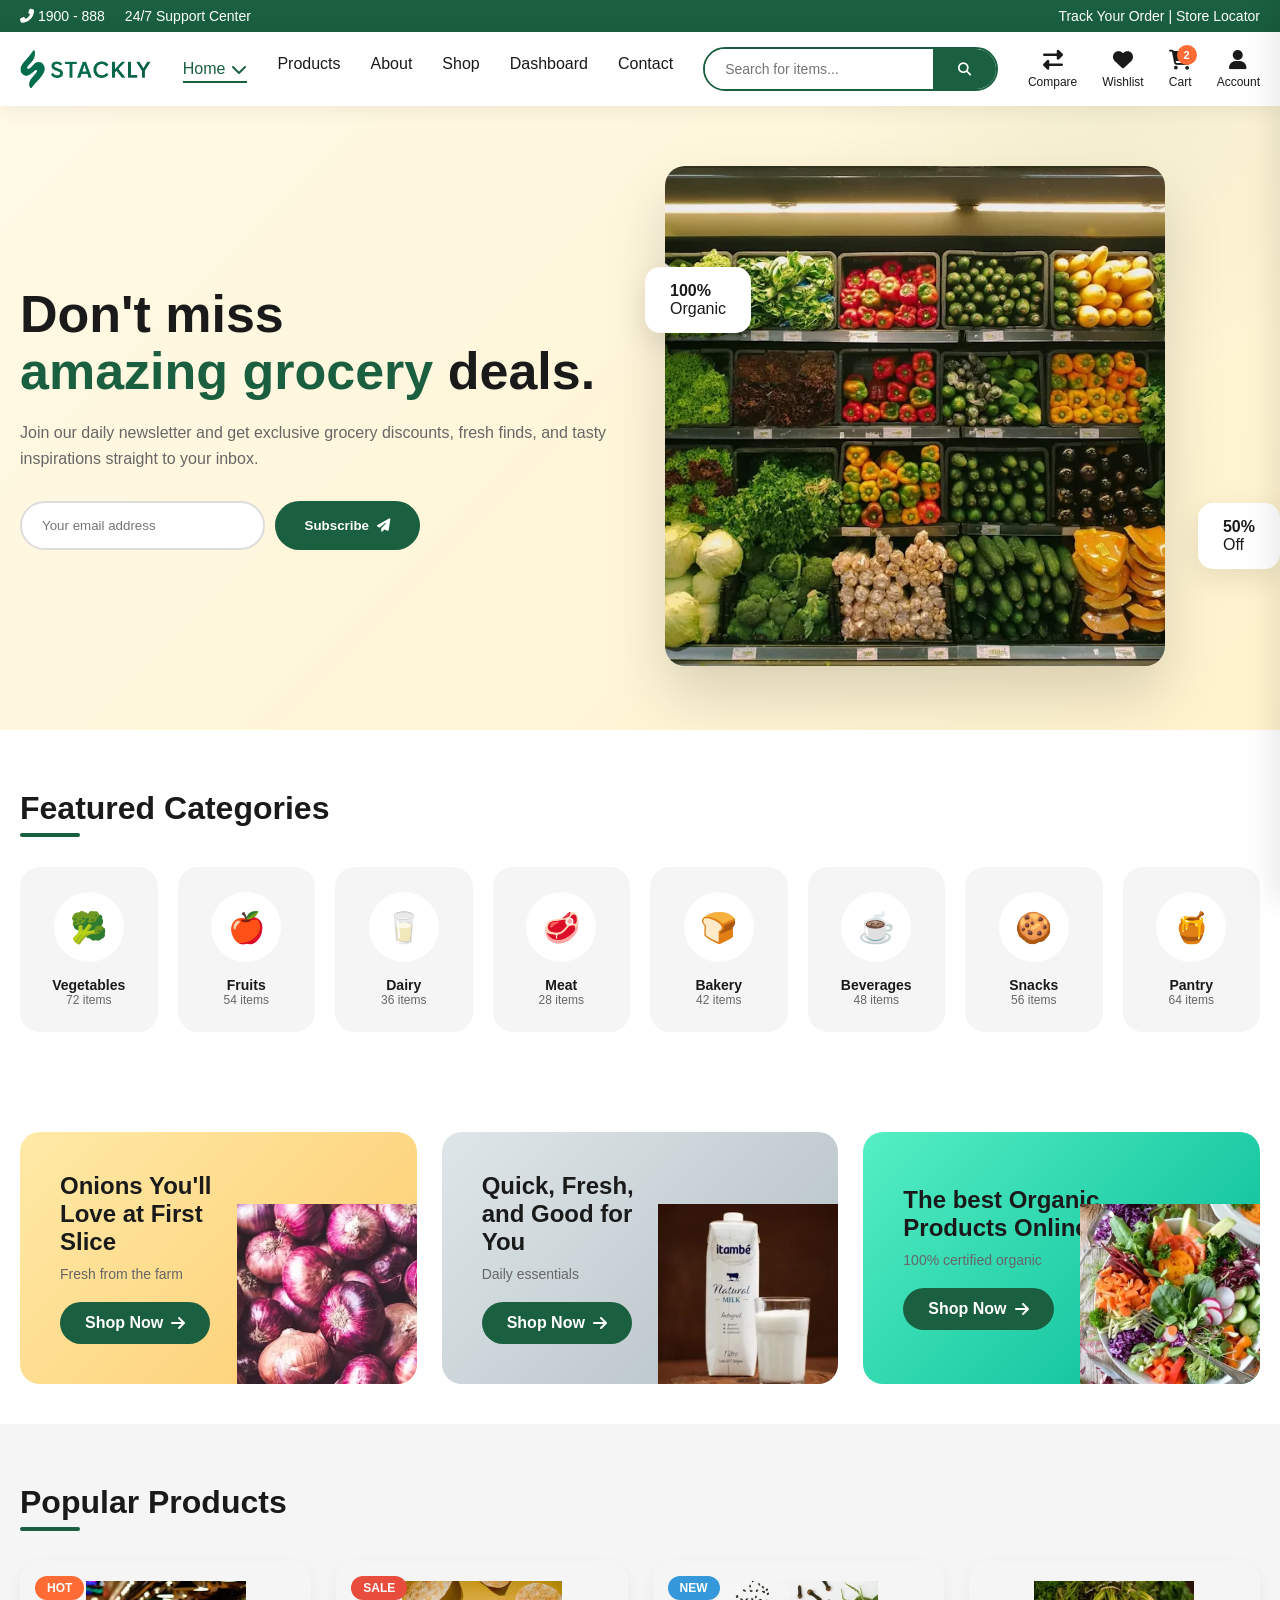
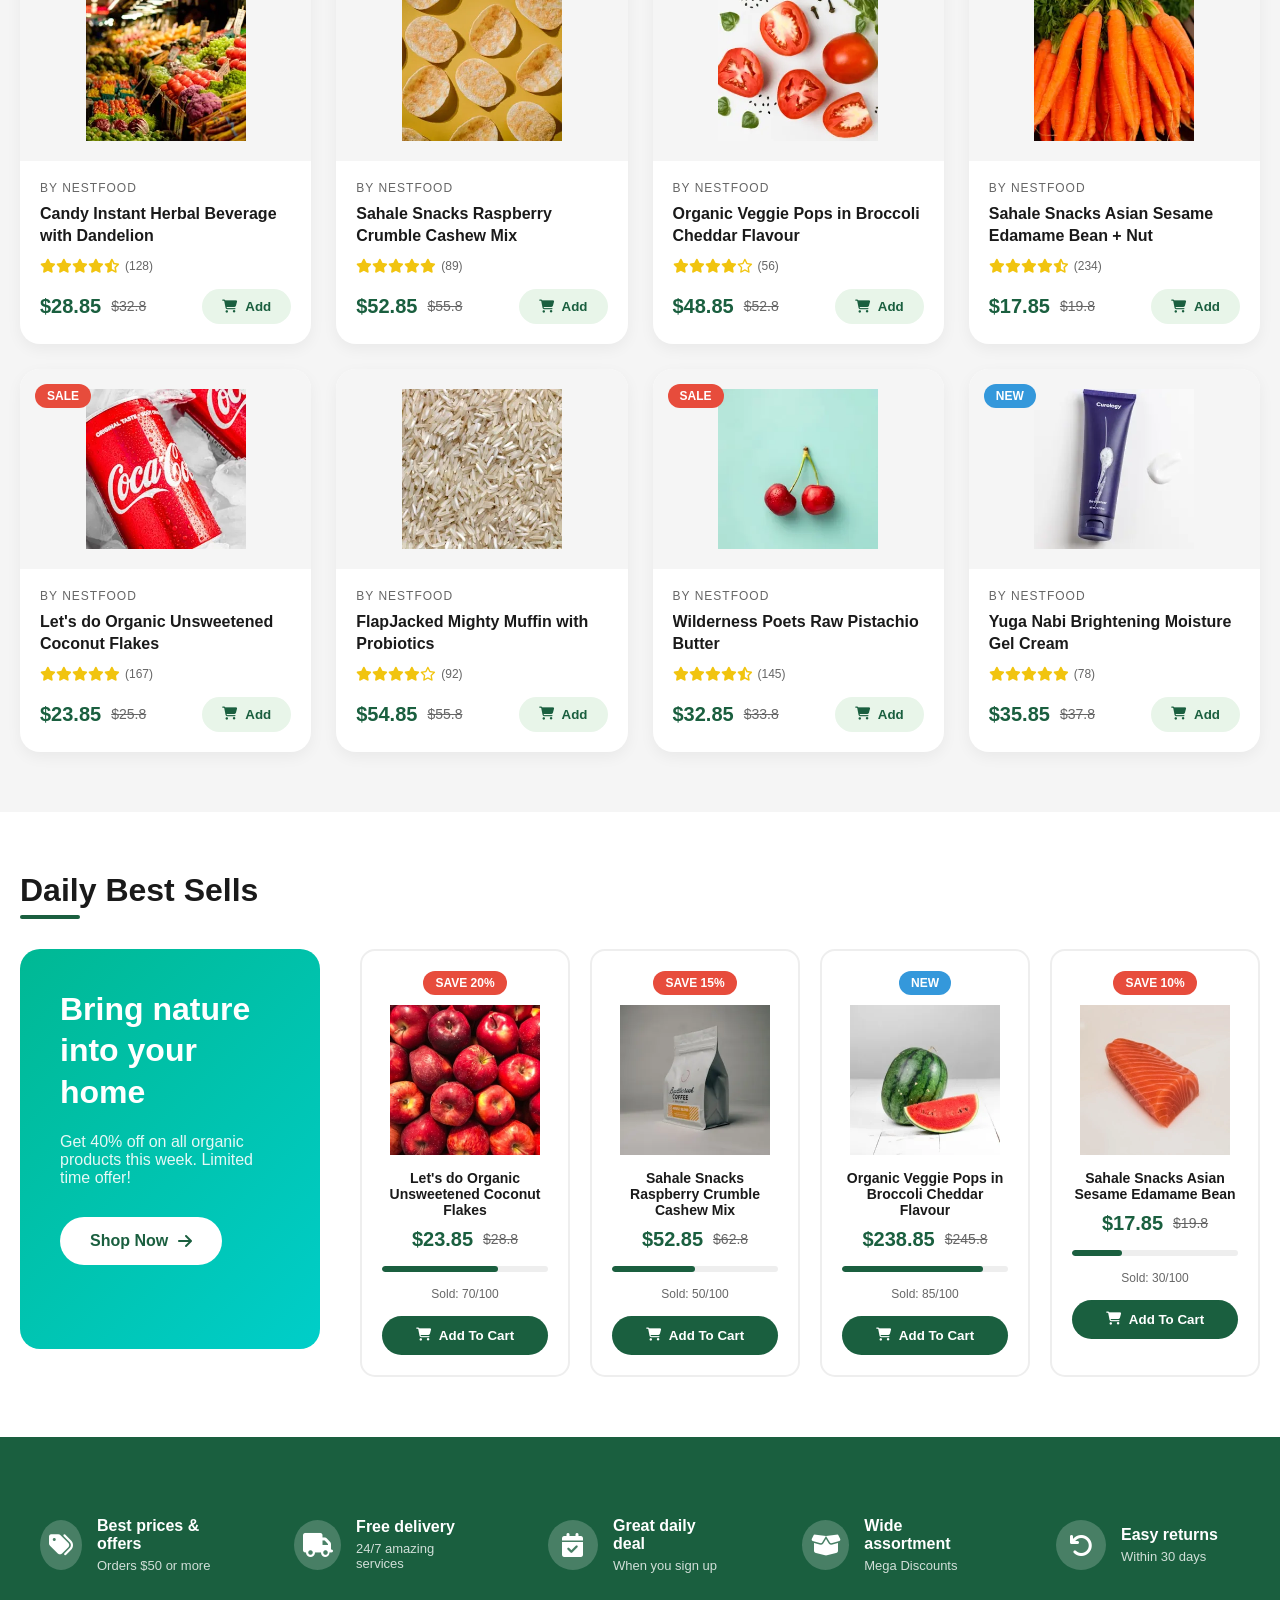
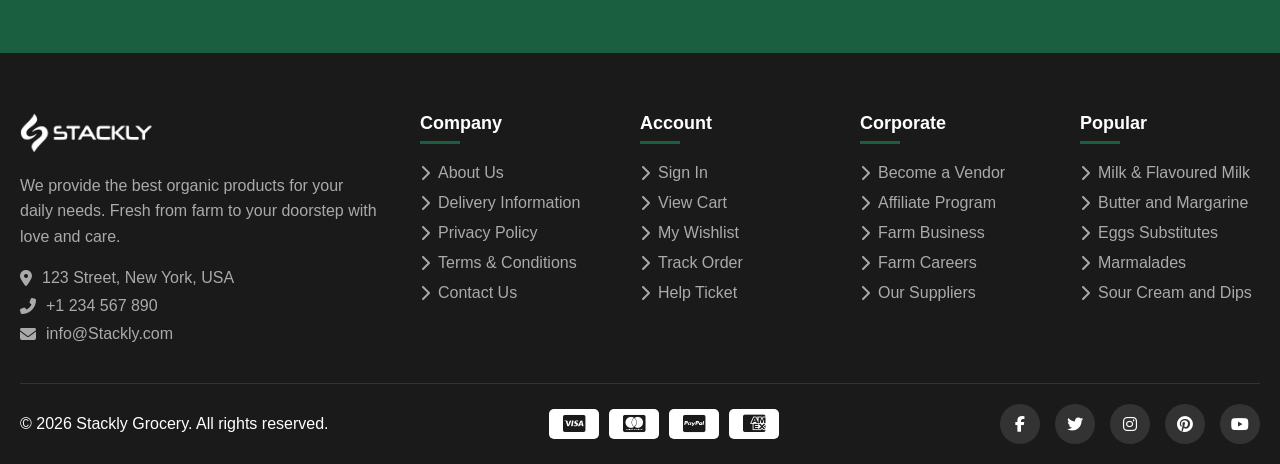
==== commit 40e697d3: "Add files via upload" ====
--- a/index.html
+++ b/index.html
@@ -2011,7 +2011,7 @@
             <div class="footer-grid">
                 <div class="footer-brand">
                     <a href="index.html" class="logo">
-                        <span>Stackly</span>
+                        <img src="image/logo-white.png" alt="Stackly Logo" class="logo-img">
                     </a>
                     <p class="footer-desc">We provide the best organic products for your daily needs. Fresh from farm to your doorstep with love and care.</p>
                     <div class="footer-contact">
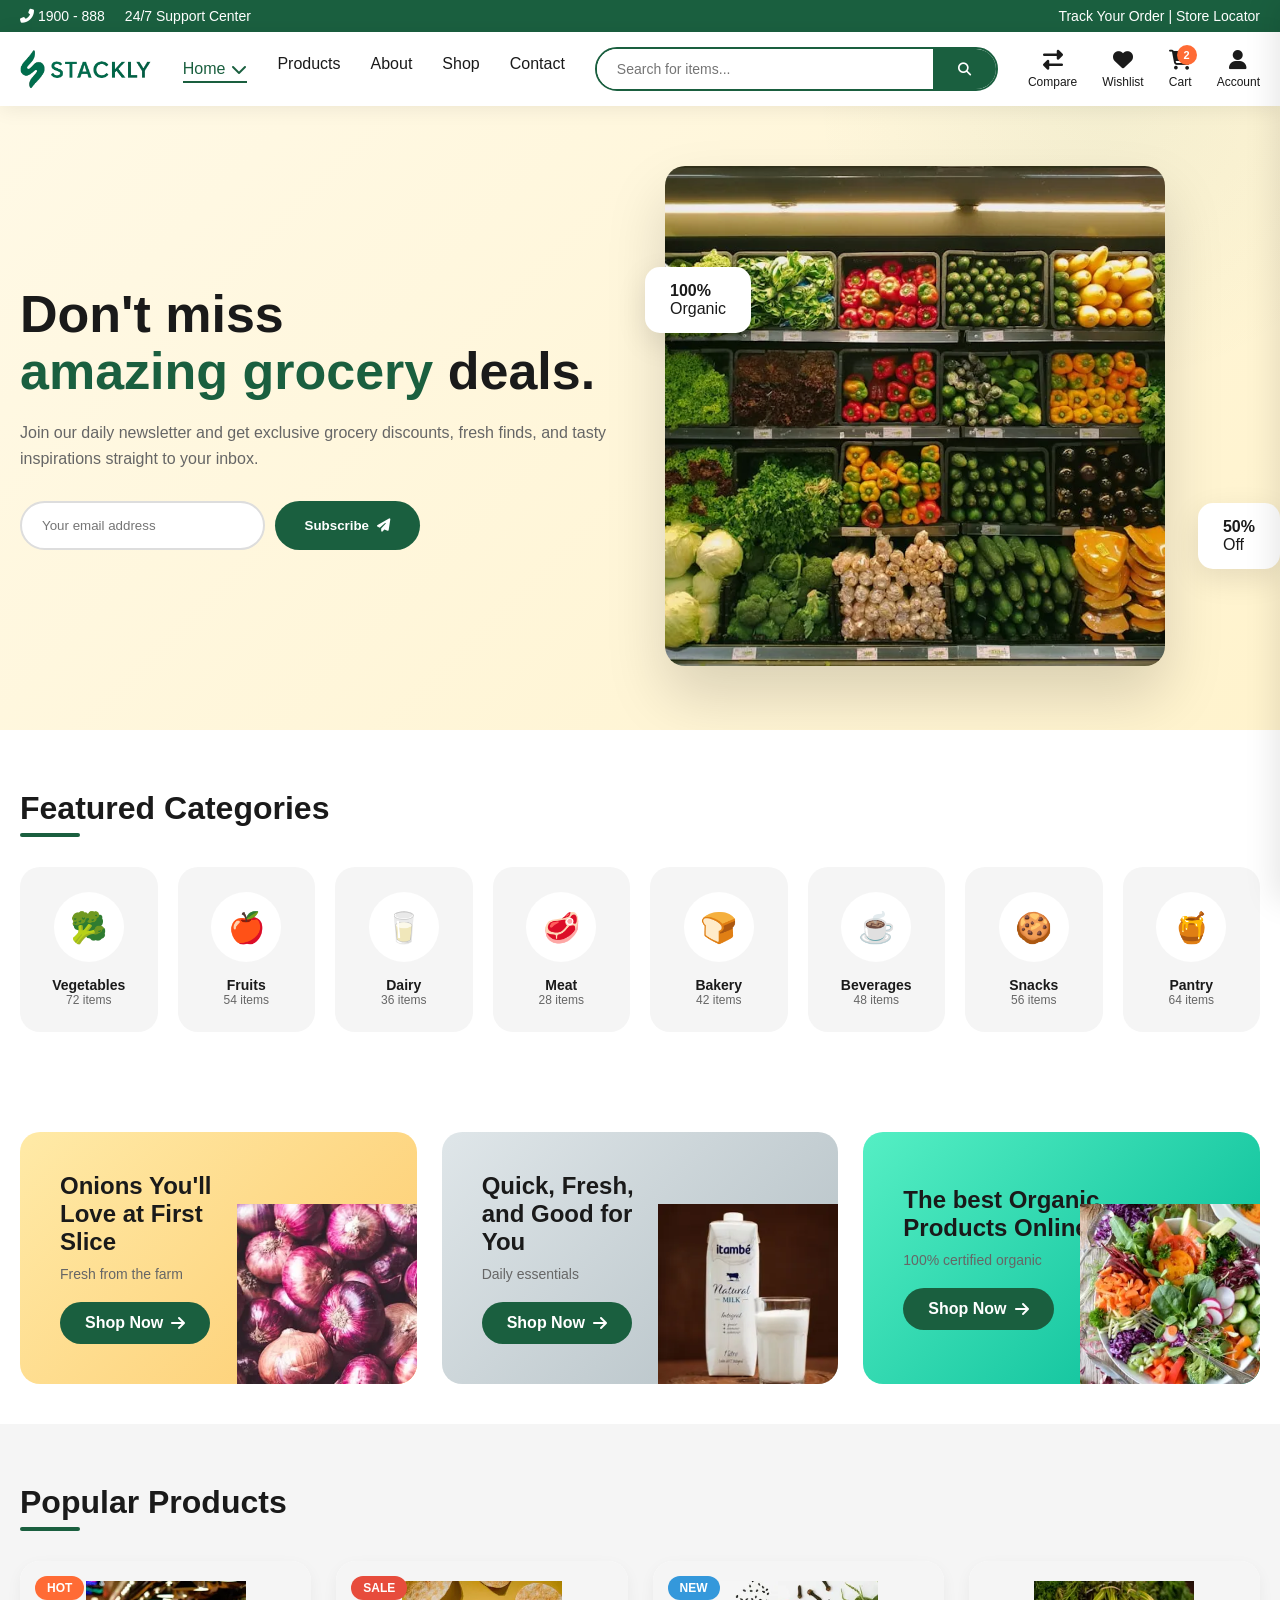
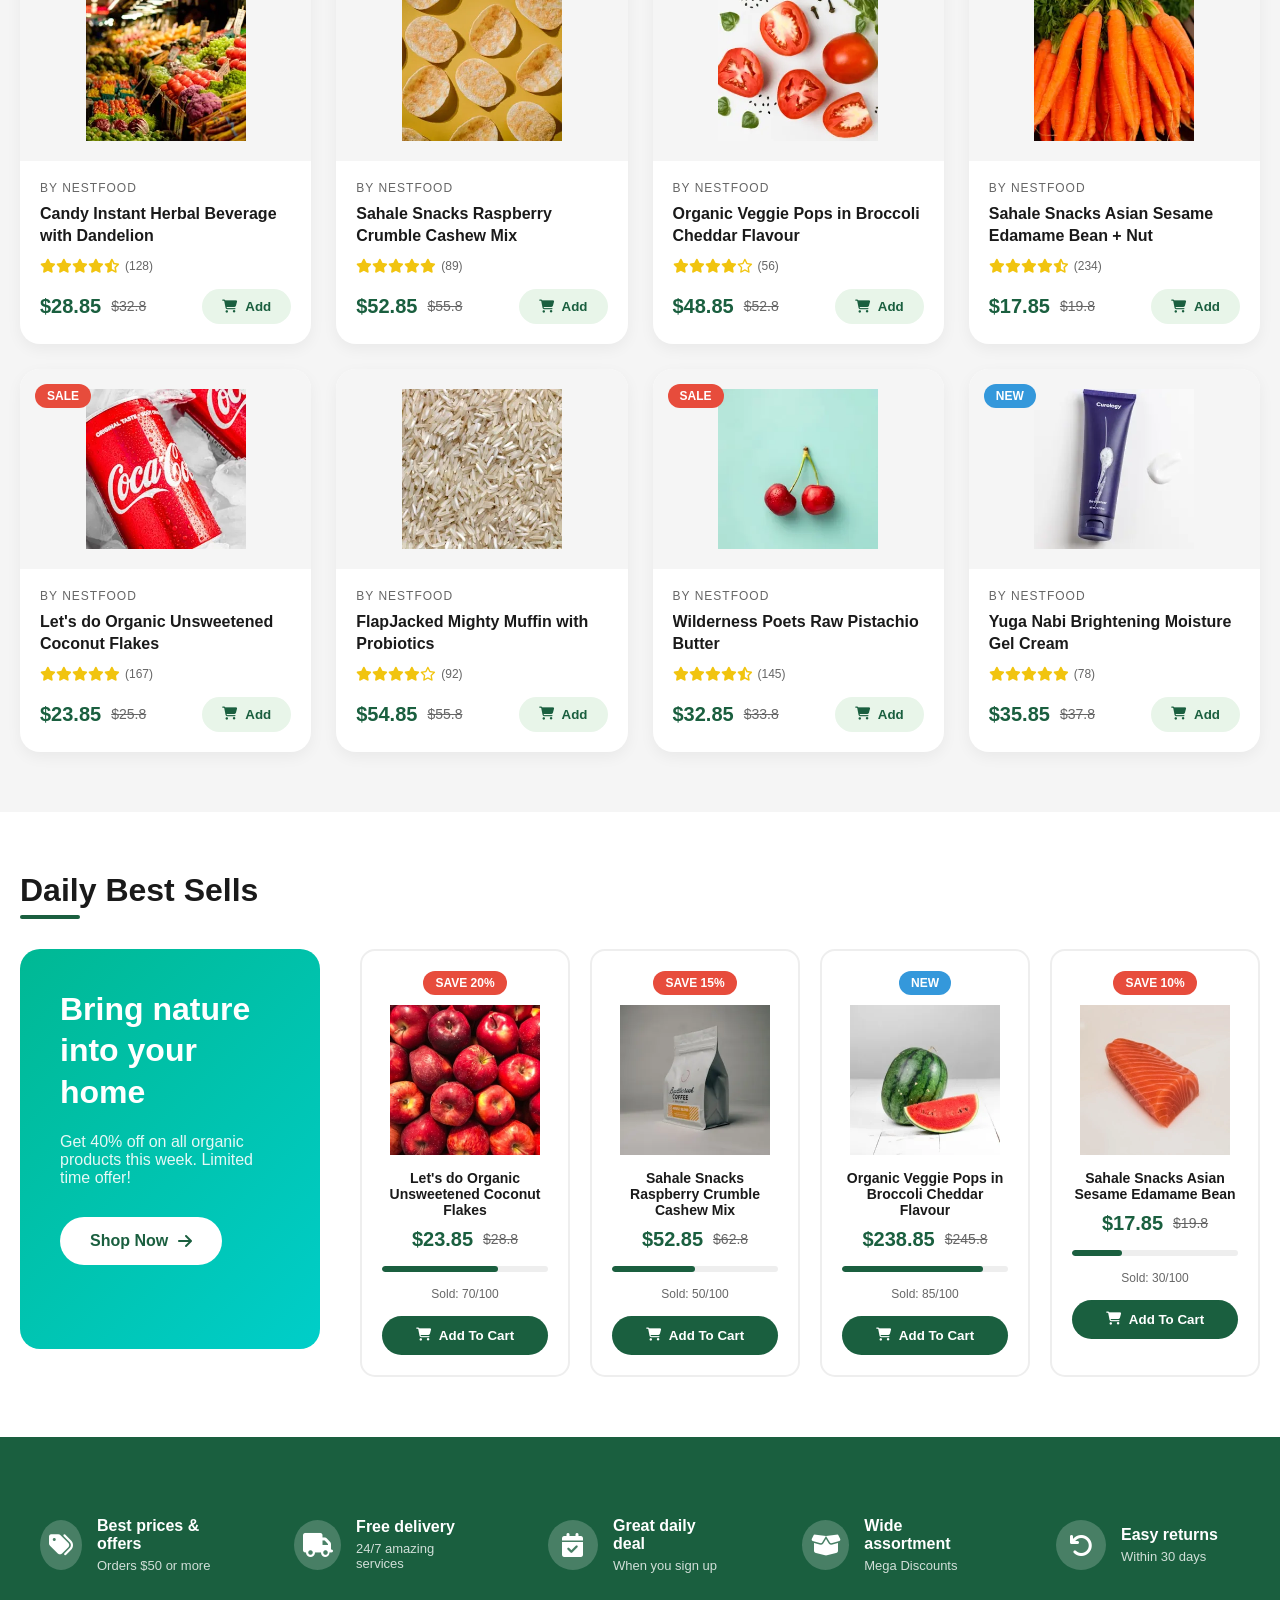
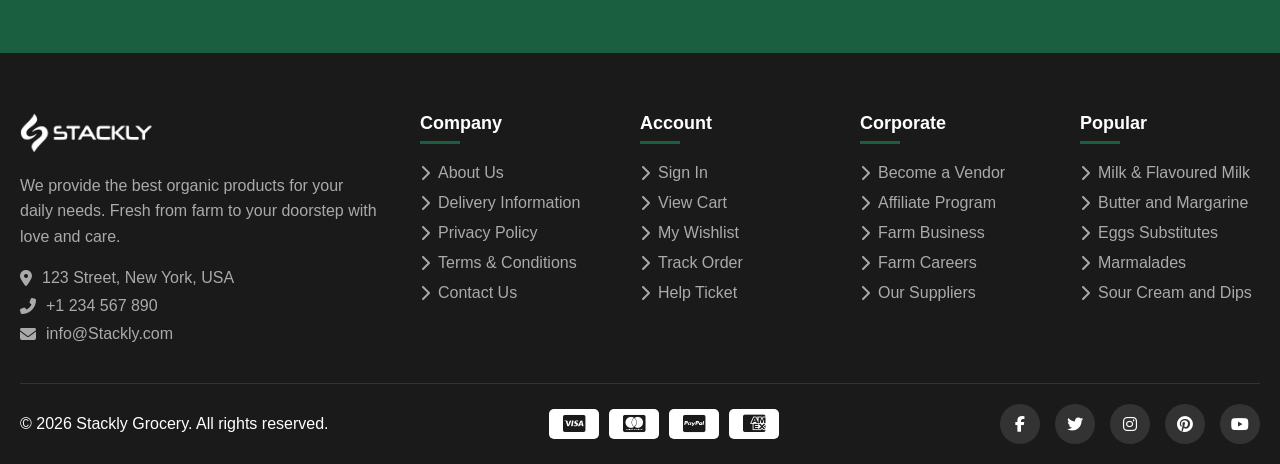
==== commit 931ed56c: "Add files via upload" ====
--- a/index.html
+++ b/index.html
@@ -28,7 +28,16 @@
         html {
             scroll-behavior: smooth;
         }
-
+        html,
+
+body {
+
+    width: 100% !important;
+
+    overflow-x: hidden !important;
+
+}
+ 
         body {
             font-family: 'Segoe UI', Tahoma, Geneva, Verdana, sans-serif;
             color: var(--text-dark);
@@ -1737,6 +1746,92 @@
             opacity: 1;
             transform: translateY(0);
         }
+        @media (max-width: 768px) {
+
+    .header-content{
+        flex-wrap: wrap;
+        gap: 15px;
+    }
+
+    .logo{
+        flex: 1;
+    }
+
+    .header-actions{
+        width: 100%;
+        justify-content: space-around;
+        gap: 10px;
+        margin-top: 10px;
+    }
+
+    .action-btn{
+        font-size: 11px;
+    }
+
+    .action-btn i{
+        font-size: 18px;
+    }
+
+    .search-container{
+        width: 100%;
+        order: 3;
+    }
+
+    .hero-section{
+        padding: 30px 0;
+    }
+
+    .hero-content{
+        grid-template-columns: 1fr;
+        gap: 20px;
+    }
+
+    .hero-image{
+        order: -1;
+    }
+
+    .hero-img{
+        max-width: 100%;
+        height: auto;
+    }
+
+    .floating-badge{
+        display: none;
+    }
+}
+@media (max-width:768px){
+
+    .nav-menu{
+        display:none;
+        flex-direction:column;
+        width:100%;
+        background:#fff;
+    }
+
+    .nav-menu.active{
+        display:flex;
+    }
+
+    .dropdown{
+        width:100%;
+    }
+
+    .dropdown-menu{
+        position:static !important;
+        opacity:1 !important;
+        visibility:visible !important;
+        transform:none !important;
+        box-shadow:none !important;
+        padding-left:20px;
+        margin-top:5px;
+        display:none;
+        background:#f8f8f8;
+    }
+
+    .dropdown.active .dropdown-menu{
+        display:block;
+    }
+}
     </style>
 </head>
 <body>
@@ -1785,7 +1880,6 @@
                         <li><a href="products.html">Products</a></li>
                         <li><a href="about.html">About</a></li>
                         <li><a href="shop.html">Shop</a></li>
-                        <li><a href="dashboard.html">Dashboard</a></li>
                         <li><a href="contact.html">Contact</a></li>
                     </ul>
                 </nav>
@@ -2592,6 +2686,14 @@
         document.getElementById('compareModal').addEventListener('click', (e) => {
             if (e.target === e.currentTarget) closeCompareModal();
         });
+        document.querySelectorAll('.dropdown > a').forEach(item => {
+    item.addEventListener('click', function(e){
+        if(window.innerWidth <= 768){
+            e.preventDefault();
+            this.parentElement.classList.toggle('active');
+        }
+    });
+});
     </script>
 </body>
 </html>
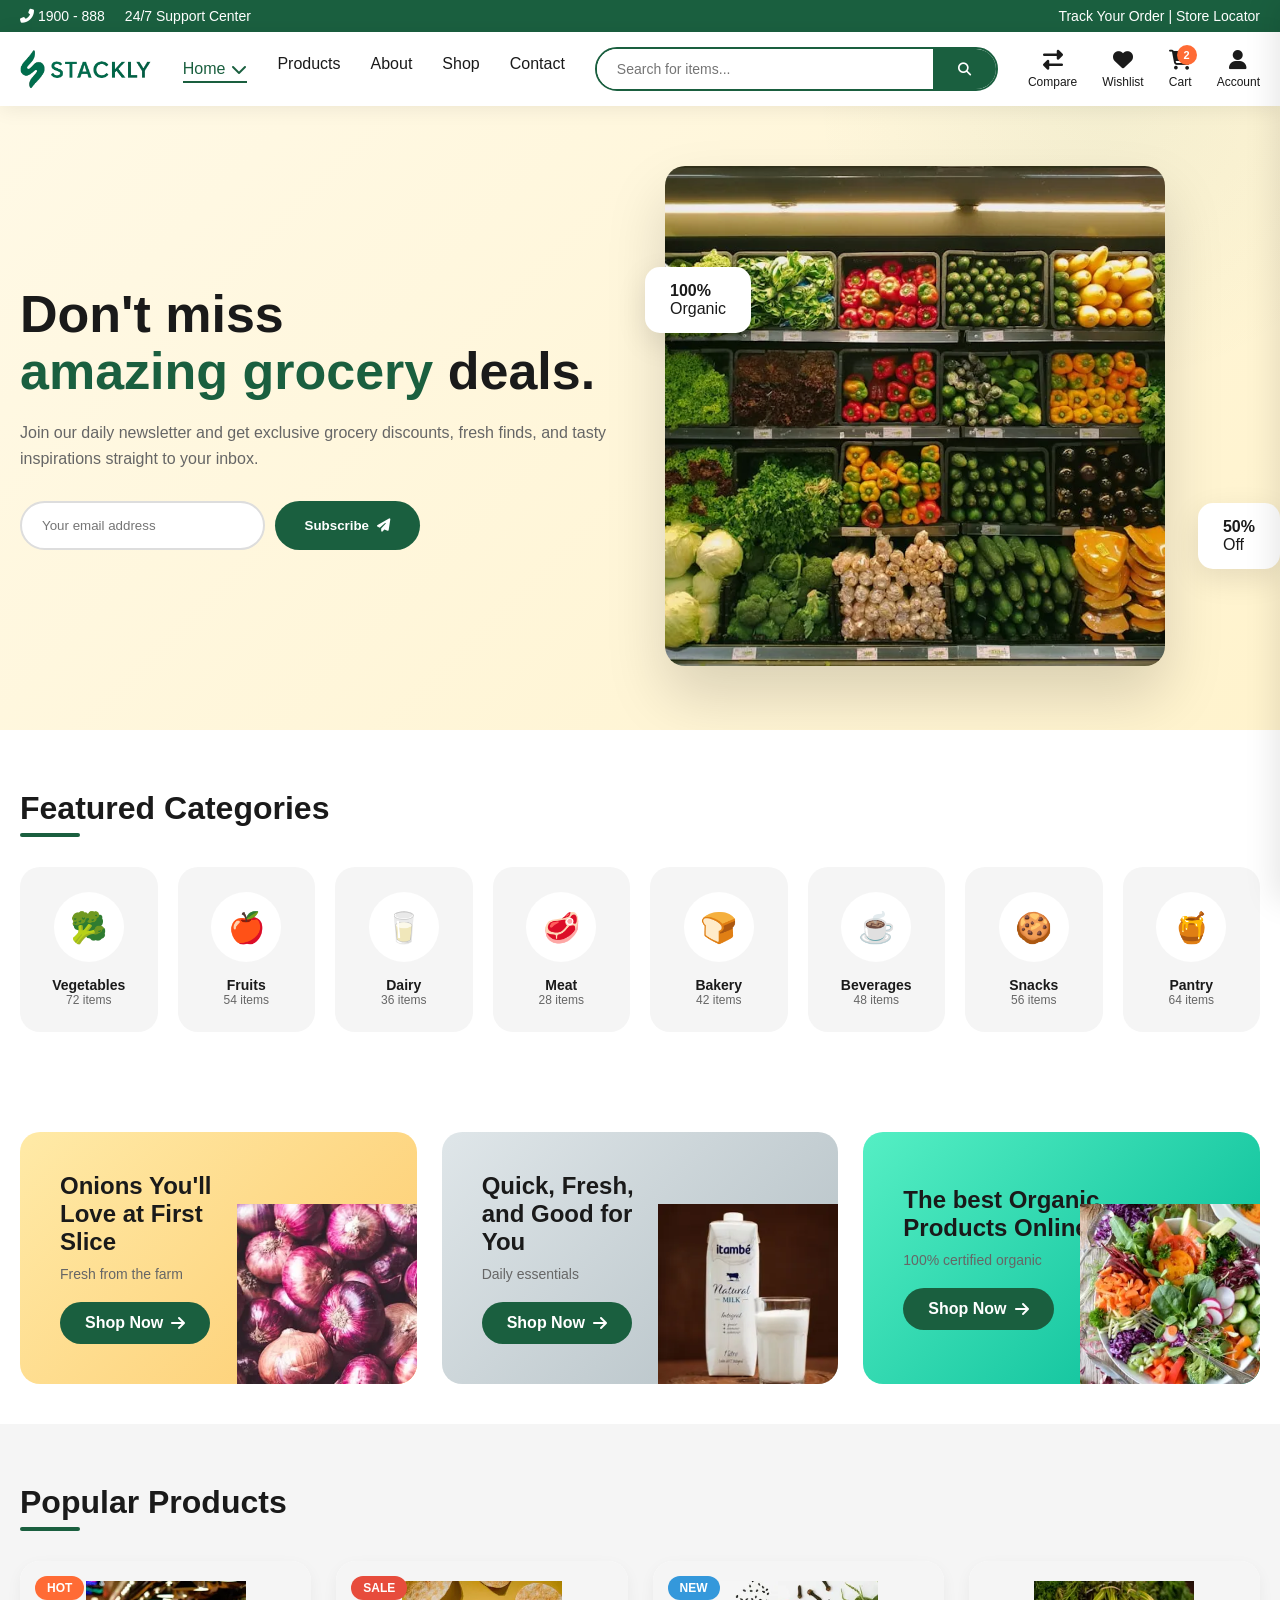
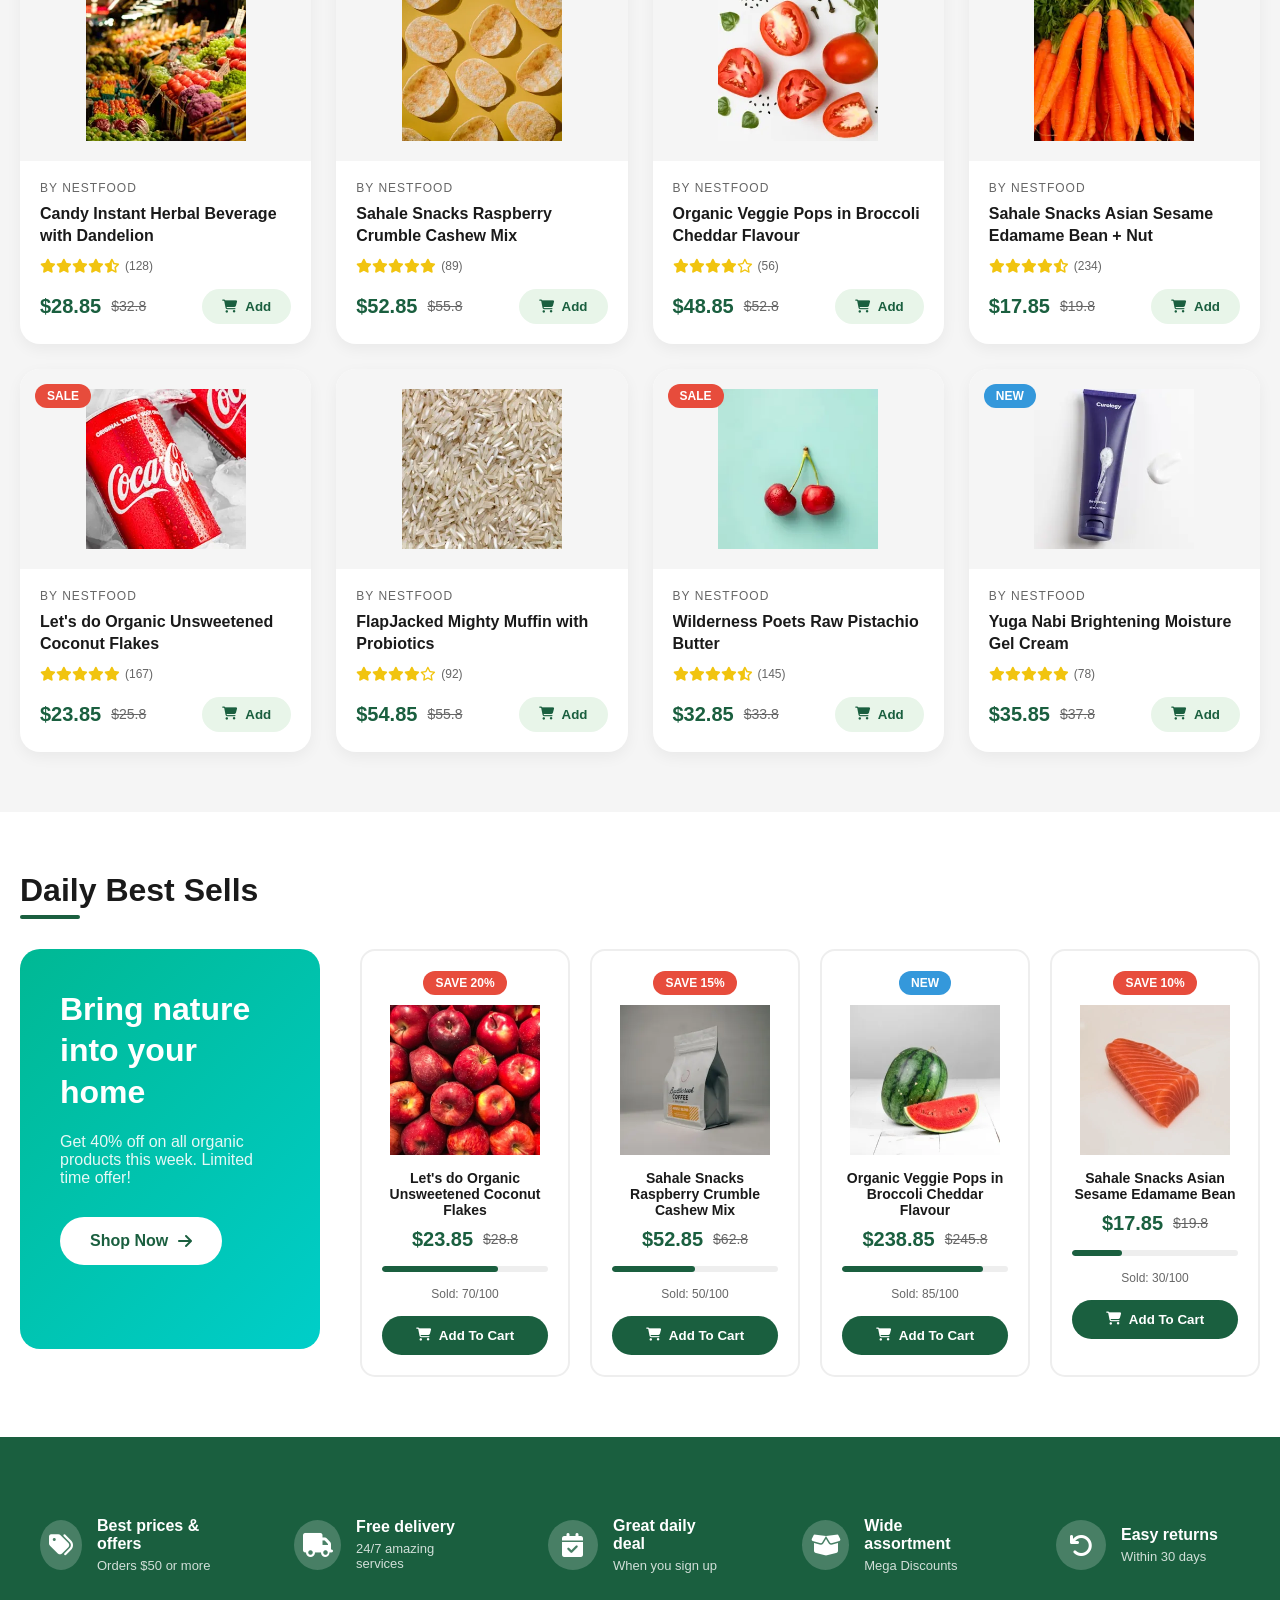
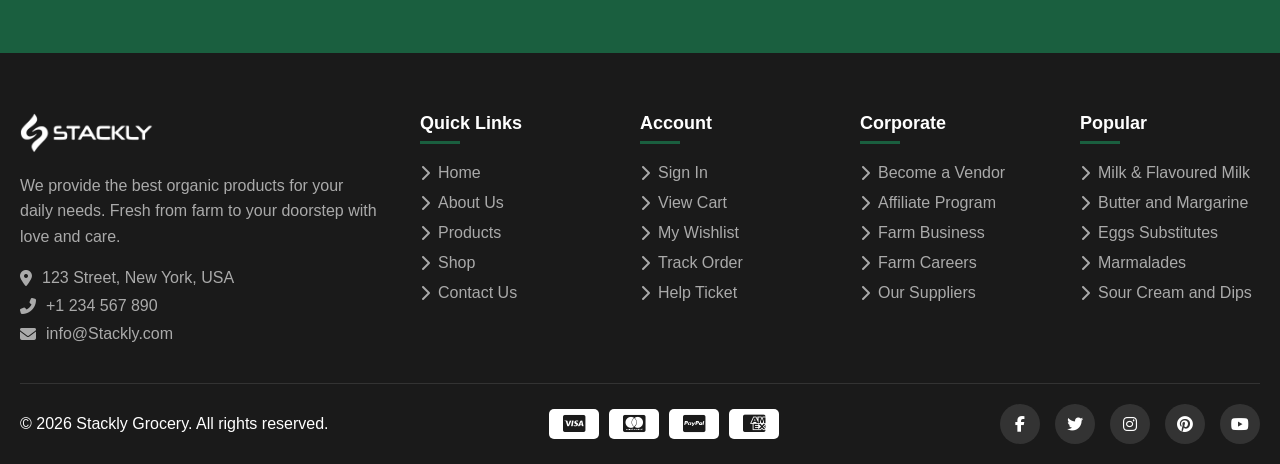
==== commit d0211b33: "Add files via upload" ====
--- a/index.html
+++ b/index.html
@@ -854,6 +854,7 @@
             color: var(--text-dark);
             border: none;
             font-size: 16px;
+            text-decoration: none;
         }
 
         .action-icon:hover {
@@ -2124,12 +2125,12 @@
                     </div>
                 </div>
                 <div class="footer-column">
-                    <h4 class="footer-title">Company</h4>
+                    <h4 class="footer-title">Quick Links</h4>
                     <ul class="footer-links">
+                        <li><a href="index.html"><i class="fas fa-chevron-right"></i> Home</a></li>
                         <li><a href="about.html"><i class="fas fa-chevron-right"></i> About Us</a></li>
-                        <li><a href="404.html"><i class="fas fa-chevron-right"></i> Delivery Information</a></li>
-                        <li><a href="404.html"><i class="fas fa-chevron-right"></i> Privacy Policy</a></li>
-                        <li><a href="404.html"><i class="fas fa-chevron-right"></i> Terms & Conditions</a></li>
+                        <li><a href="products.html"><i class="fas fa-chevron-right"></i> Products</a></li>
+                        <li><a href="shop.html"><i class="fas fa-chevron-right"></i> Shop</a></li>
                         <li><a href="contact.html"><i class="fas fa-chevron-right"></i> Contact Us</a></li>
                     </ul>
                 </div>
@@ -2156,11 +2157,11 @@
                 <div class="footer-column">
                     <h4 class="footer-title">Popular</h4>
                     <ul class="footer-links">
-                        <li><a href="shop.html?category=dairy"><i class="fas fa-chevron-right"></i> Milk & Flavoured Milk</a></li>
-                        <li><a href="shop.html?category=dairy"><i class="fas fa-chevron-right"></i> Butter and Margarine</a></li>
-                        <li><a href="shop.html?category=pantry"><i class="fas fa-chevron-right"></i> Eggs Substitutes</a></li>
-                        <li><a href="shop.html?category=pantry"><i class="fas fa-chevron-right"></i> Marmalades</a></li>
-                        <li><a href="shop.html?category=dairy"><i class="fas fa-chevron-right"></i> Sour Cream and Dips</a></li>
+                        <li><a href="shop.html"><i class="fas fa-chevron-right"></i> Milk & Flavoured Milk</a></li>
+                        <li><a href="shop.html"><i class="fas fa-chevron-right"></i> Butter and Margarine</a></li>
+                        <li><a href="shop.html"><i class="fas fa-chevron-right"></i> Eggs Substitutes</a></li>
+                        <li><a href="shop.html"><i class="fas fa-chevron-right"></i> Marmalades</a></li>
+                        <li><a href="shop.html"><i class="fas fa-chevron-right"></i> Sour Cream and Dips</a></li>
                     </ul>
                 </div>
             </div>
@@ -2327,7 +2328,7 @@
         }
 
         function goToProduct(productId) {
-            window.location.href = `product-detail.html?id=${productId}`;
+            window.location.href = `404.html`;
         }
 
         // Render Popular Products
@@ -2346,9 +2347,9 @@
                             <button class="action-icon ${inWishlist ? 'active' : ''}" onclick="toggleWishlistItem(${product.id})" title="${inWishlist ? 'Remove from' : 'Add to'} Wishlist">
                                 <i class="fas fa-heart"></i>
                             </button>
-                            <button class="action-icon" onclick="quickView(${product.id})" title="Quick View">
+                            <a href="404.html" class="action-icon" title="Quick View">
                                 <i class="fas fa-eye"></i>
-                            </button>
+                            </a>
                             <button class="action-icon ${inCompare ? 'compare-active' : ''}" onclick="toggleCompare(${product.id})" title="${inCompare ? 'Remove from' : 'Add to'} Compare">
                                 <i class="fas fa-exchange-alt"></i>
                             </button>
@@ -2628,7 +2629,7 @@
         }
 
         function quickView(productId) {
-            window.location.href = `product-detail.html?id=${productId}`;
+            window.location.href = `404.html`;
         }
 
         // Utility Functions
@@ -2696,4 +2697,4 @@
 });
     </script>
 </body>
-</html>+</html>
